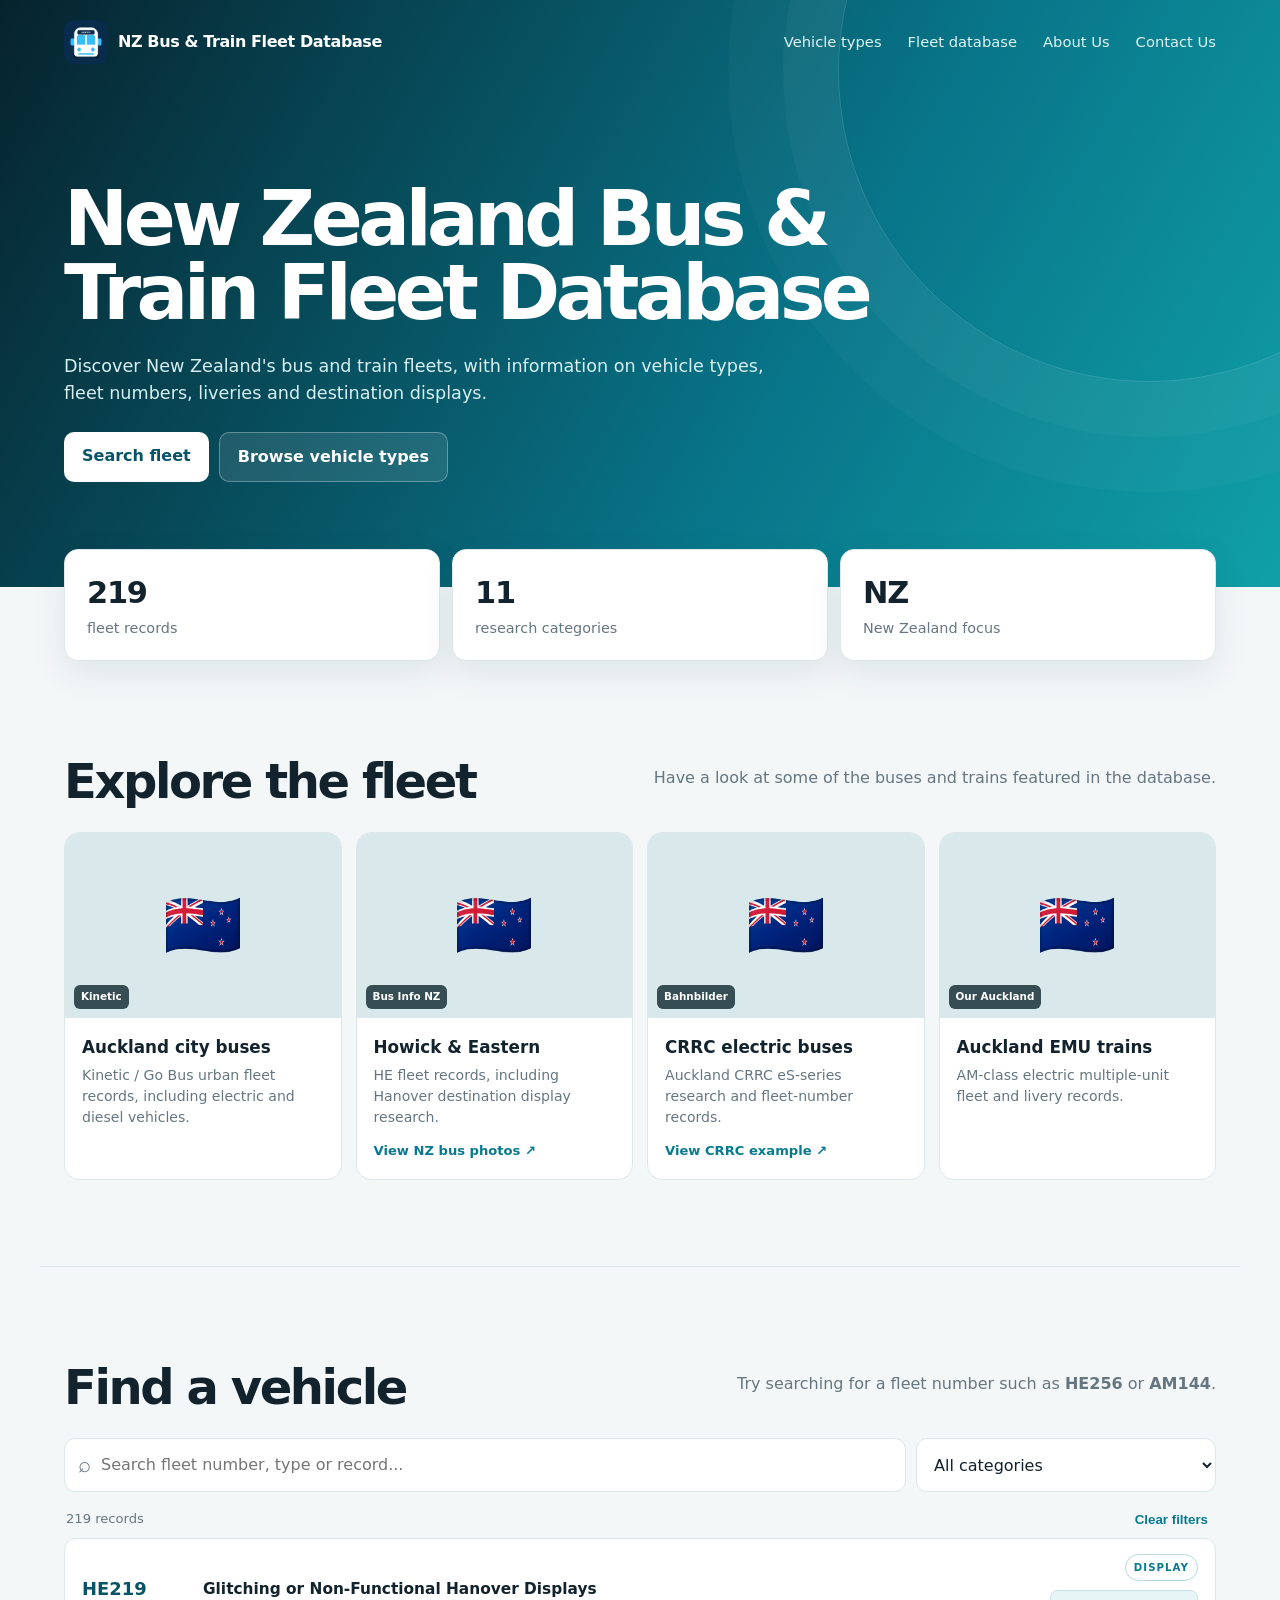
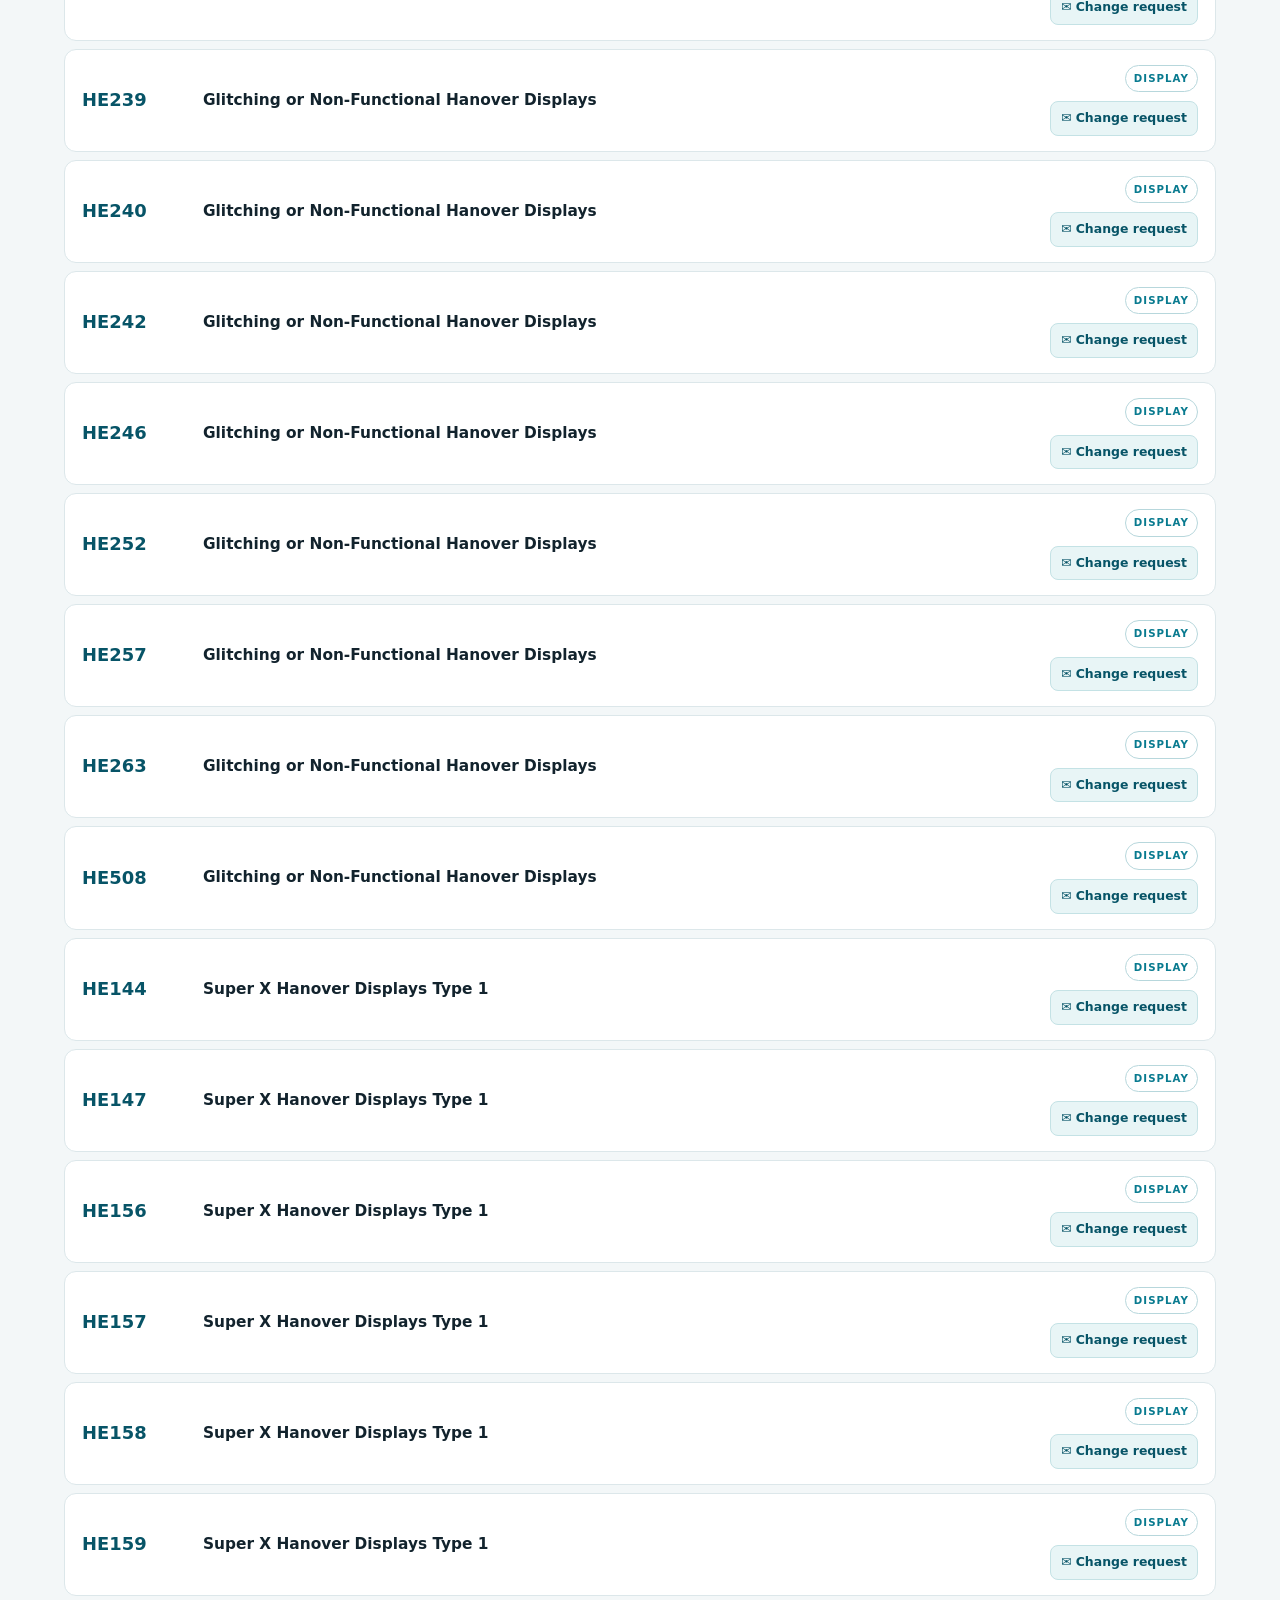
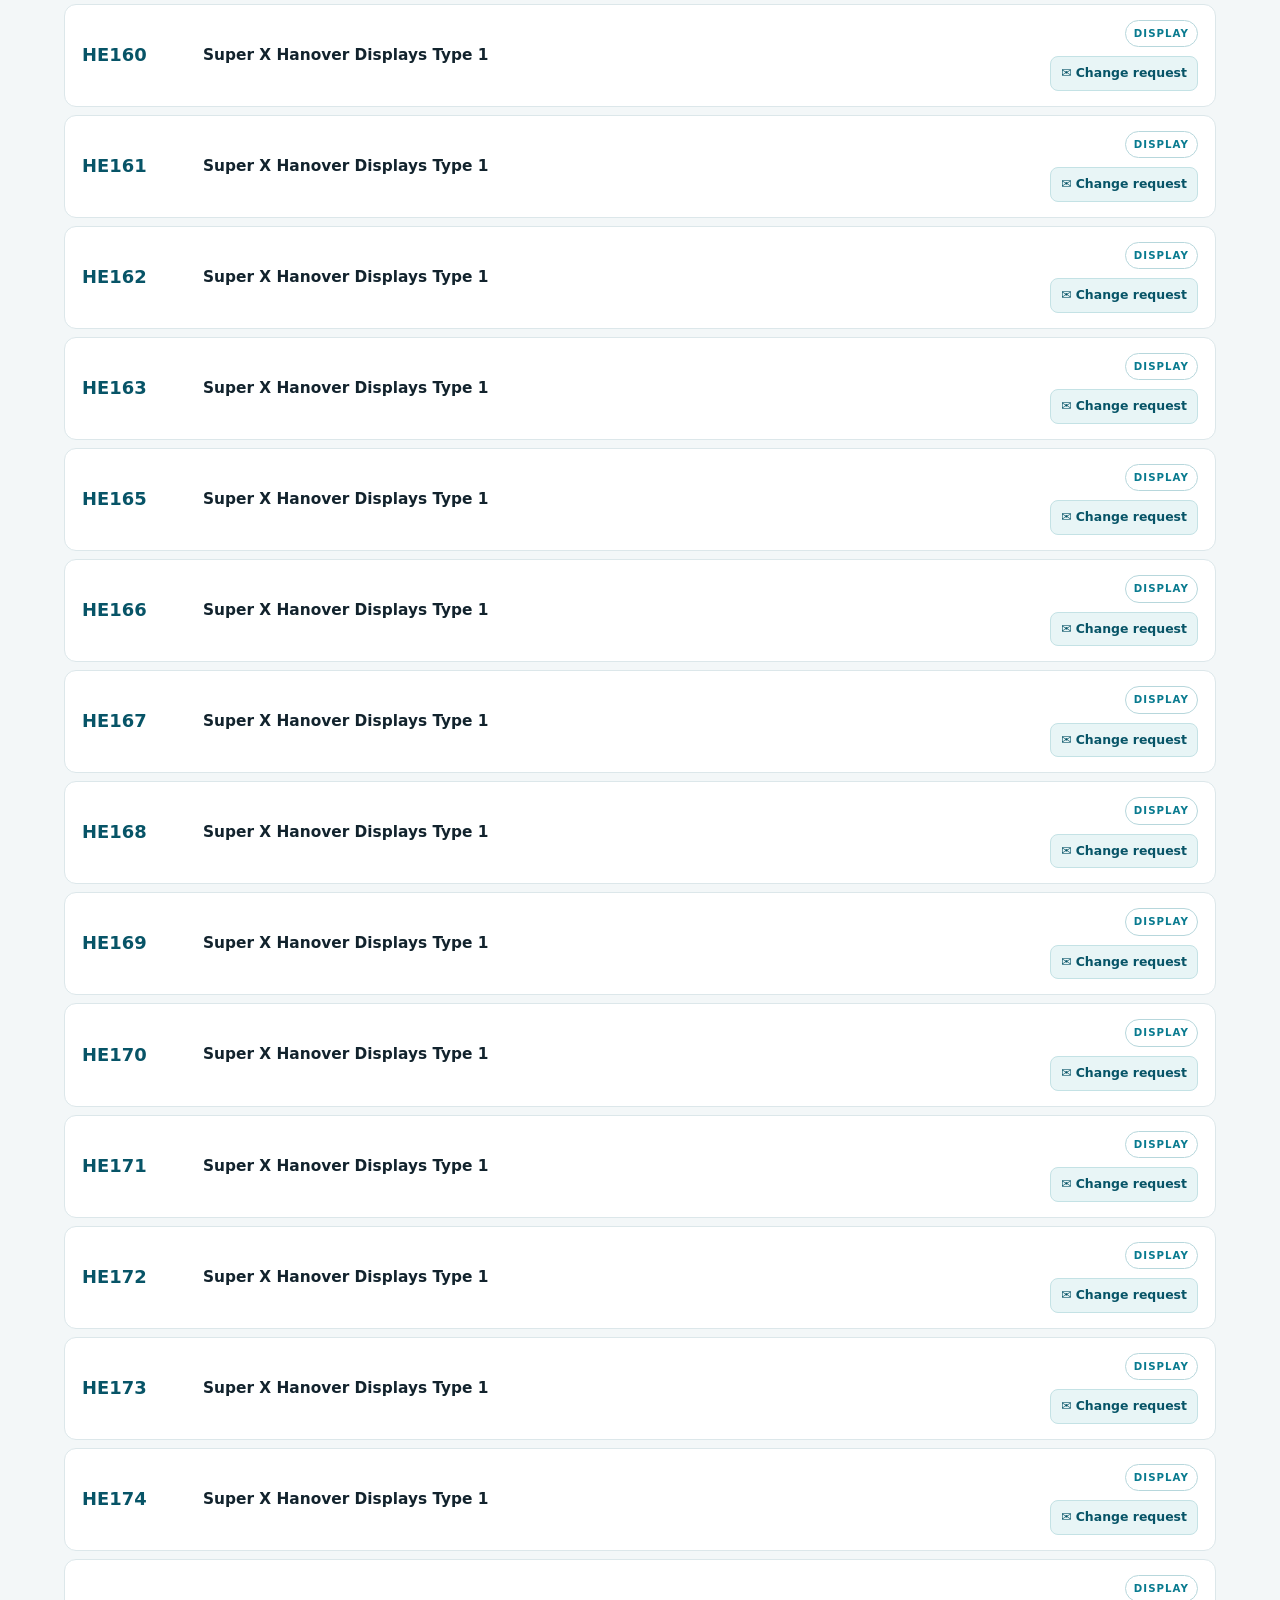
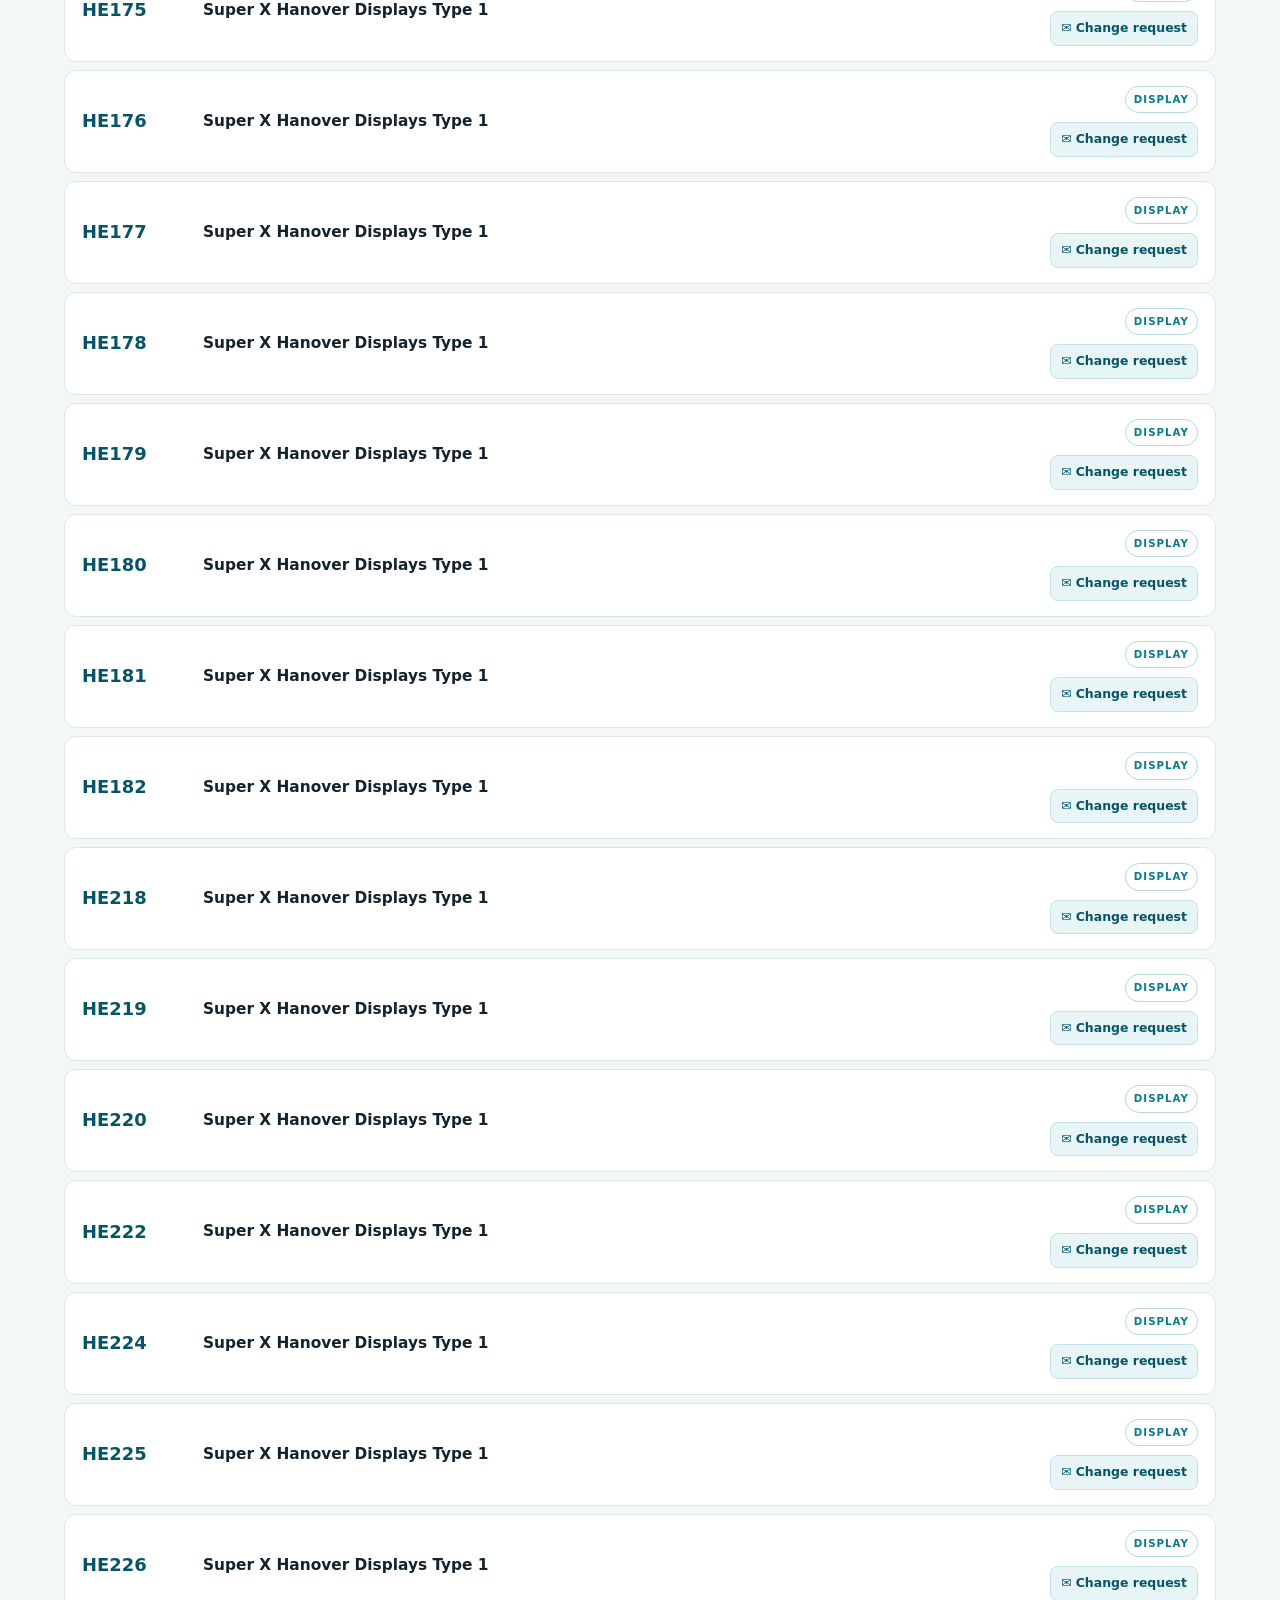
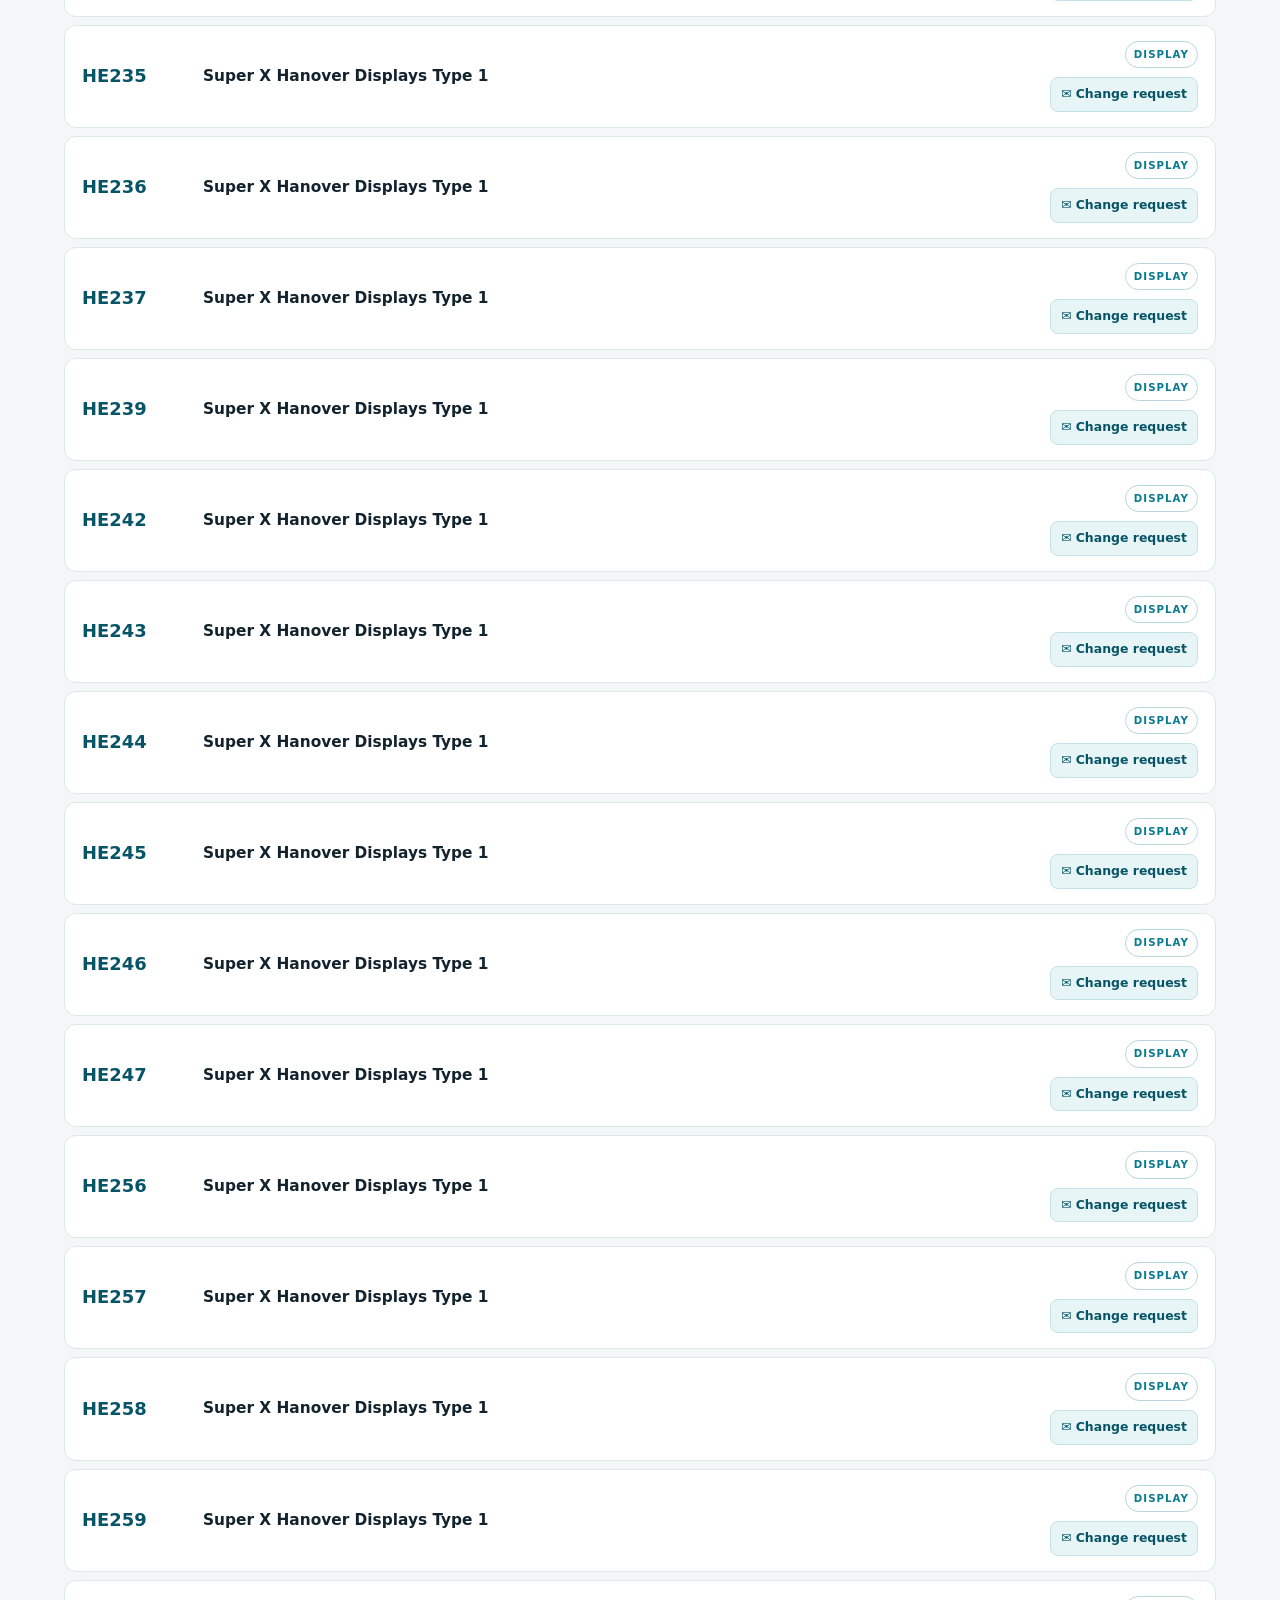
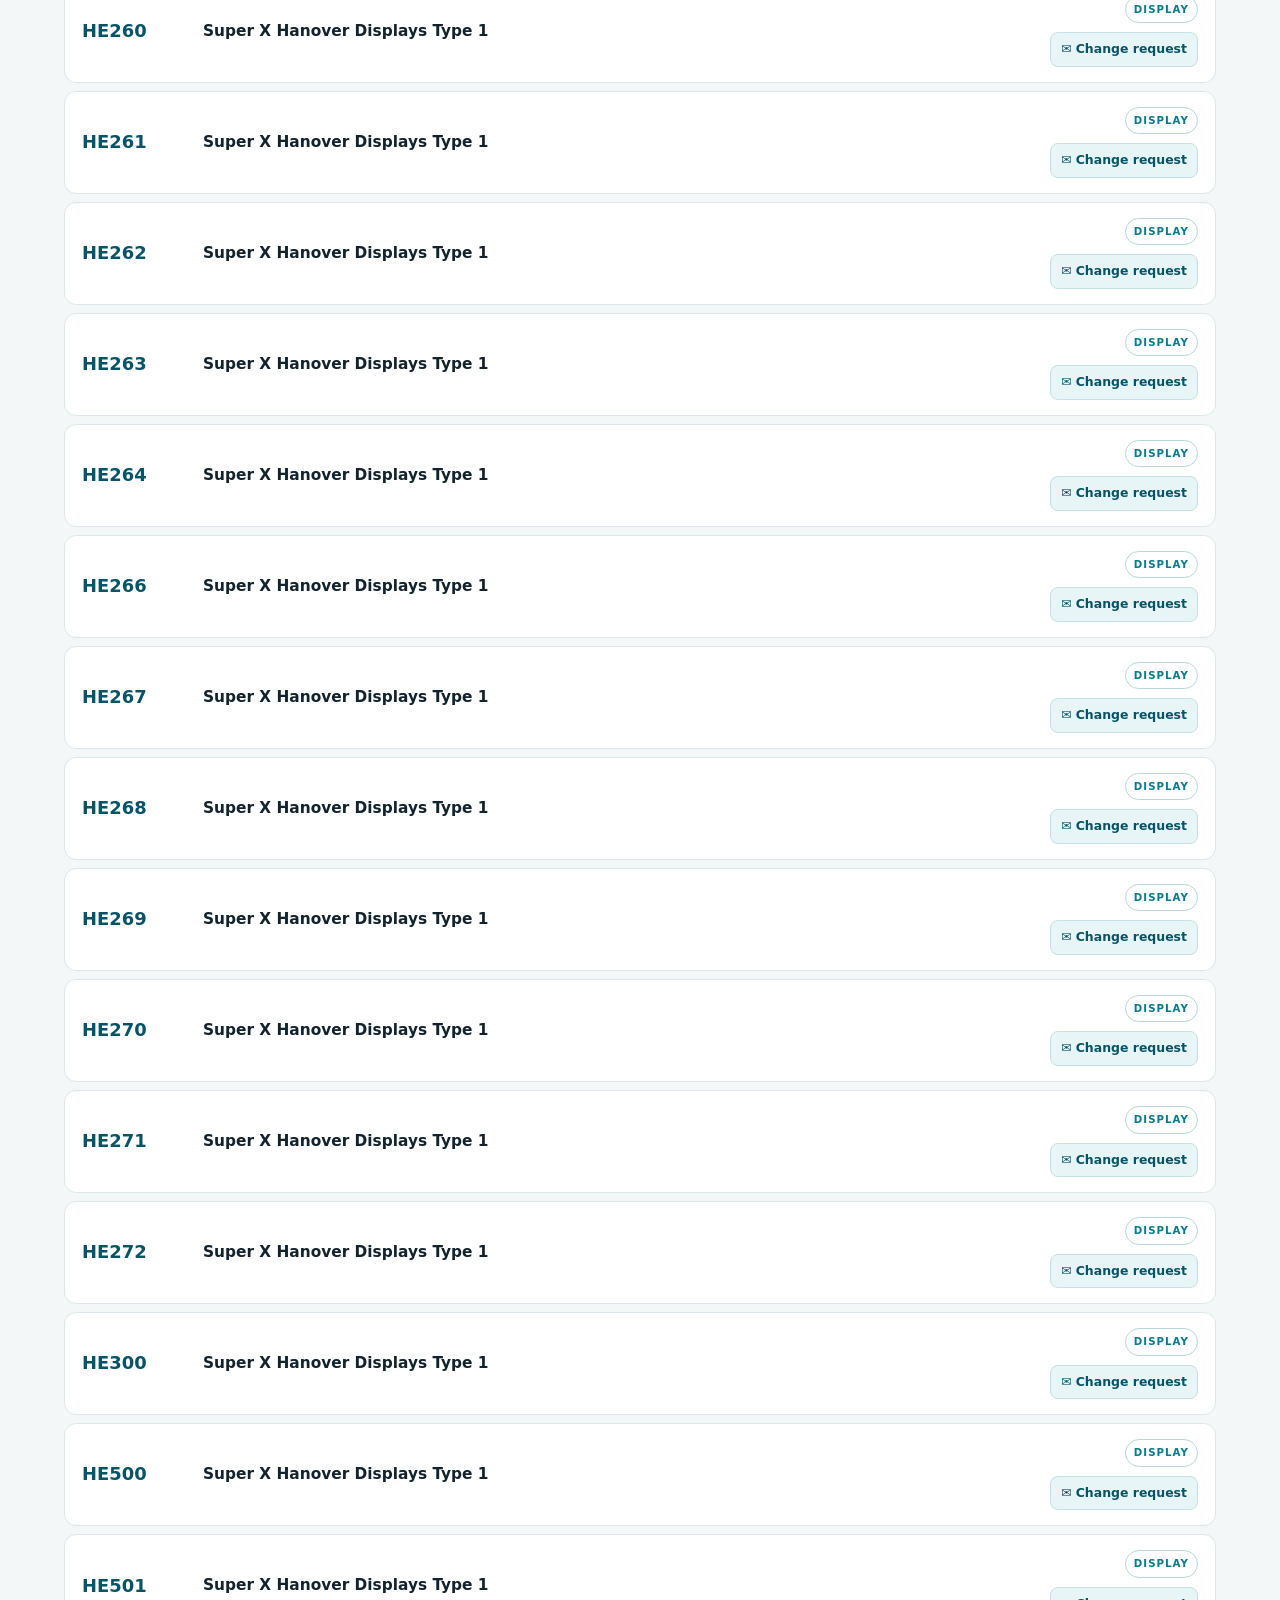
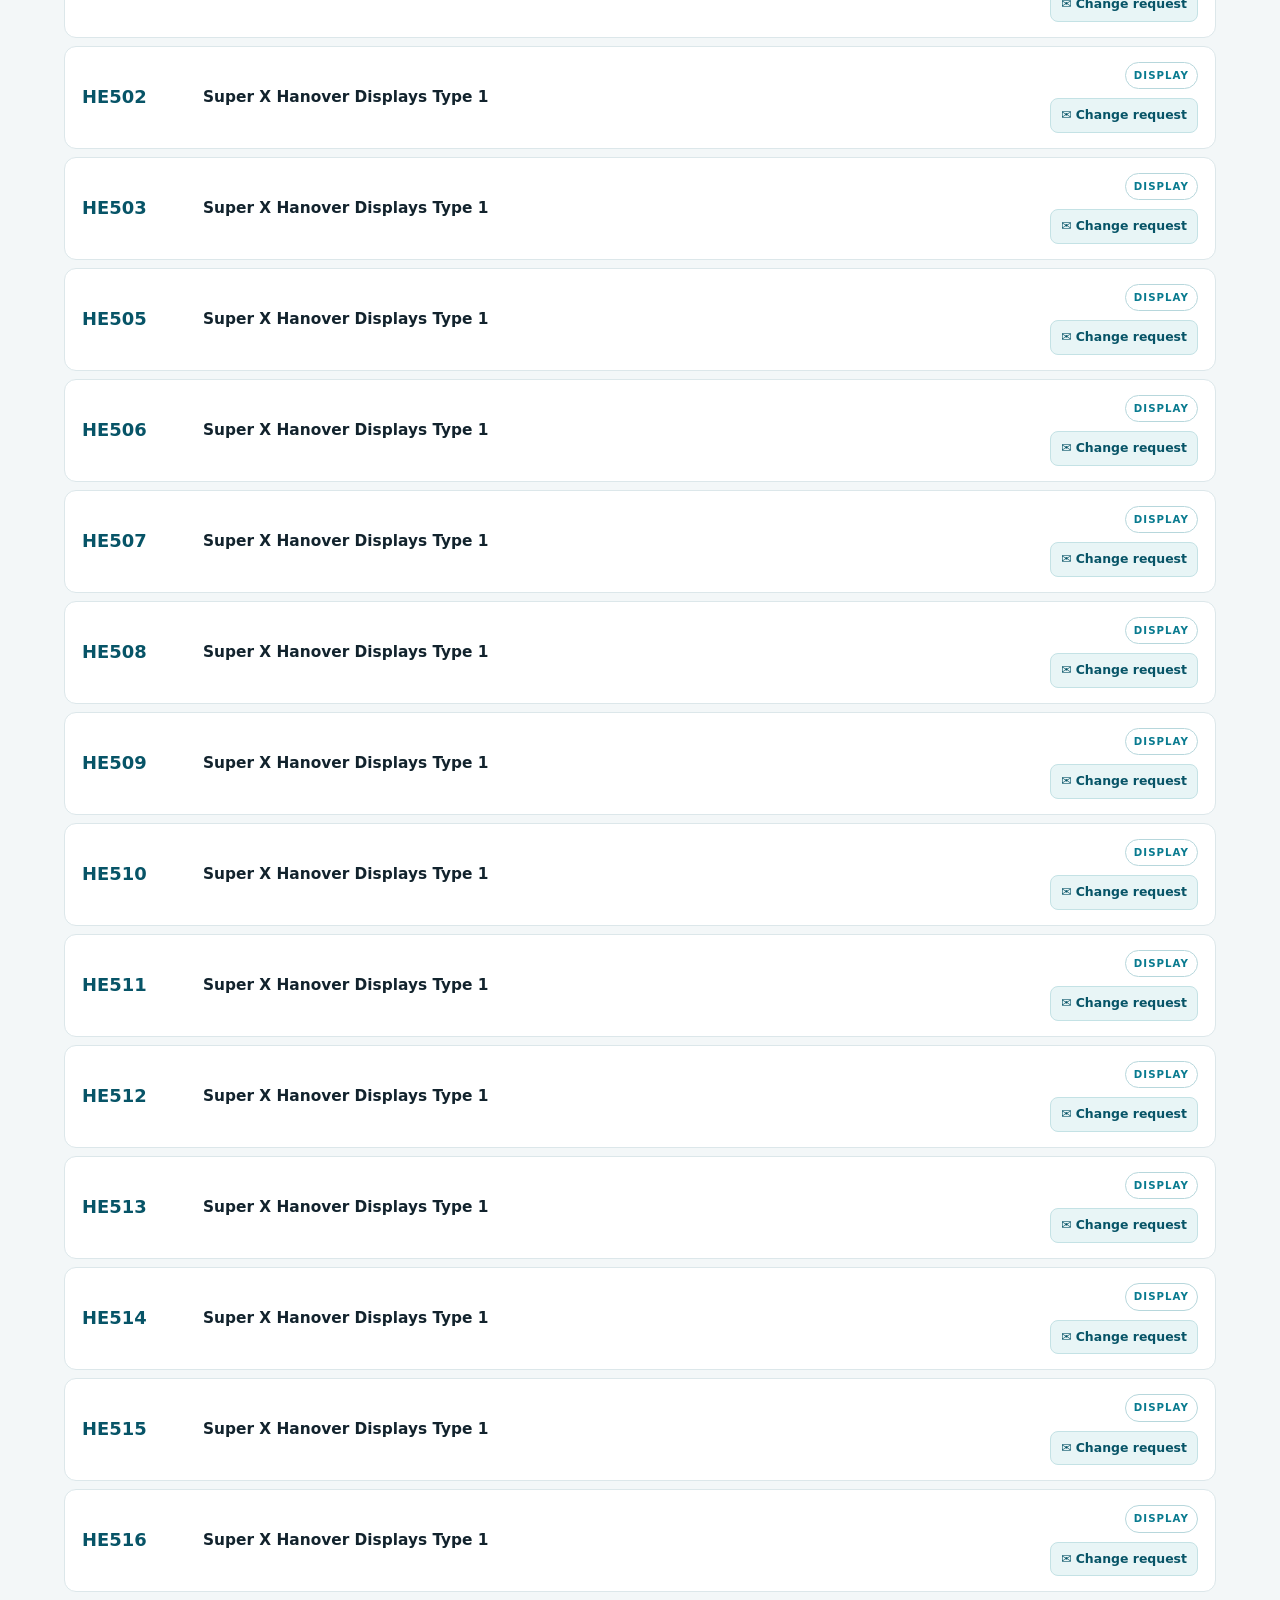
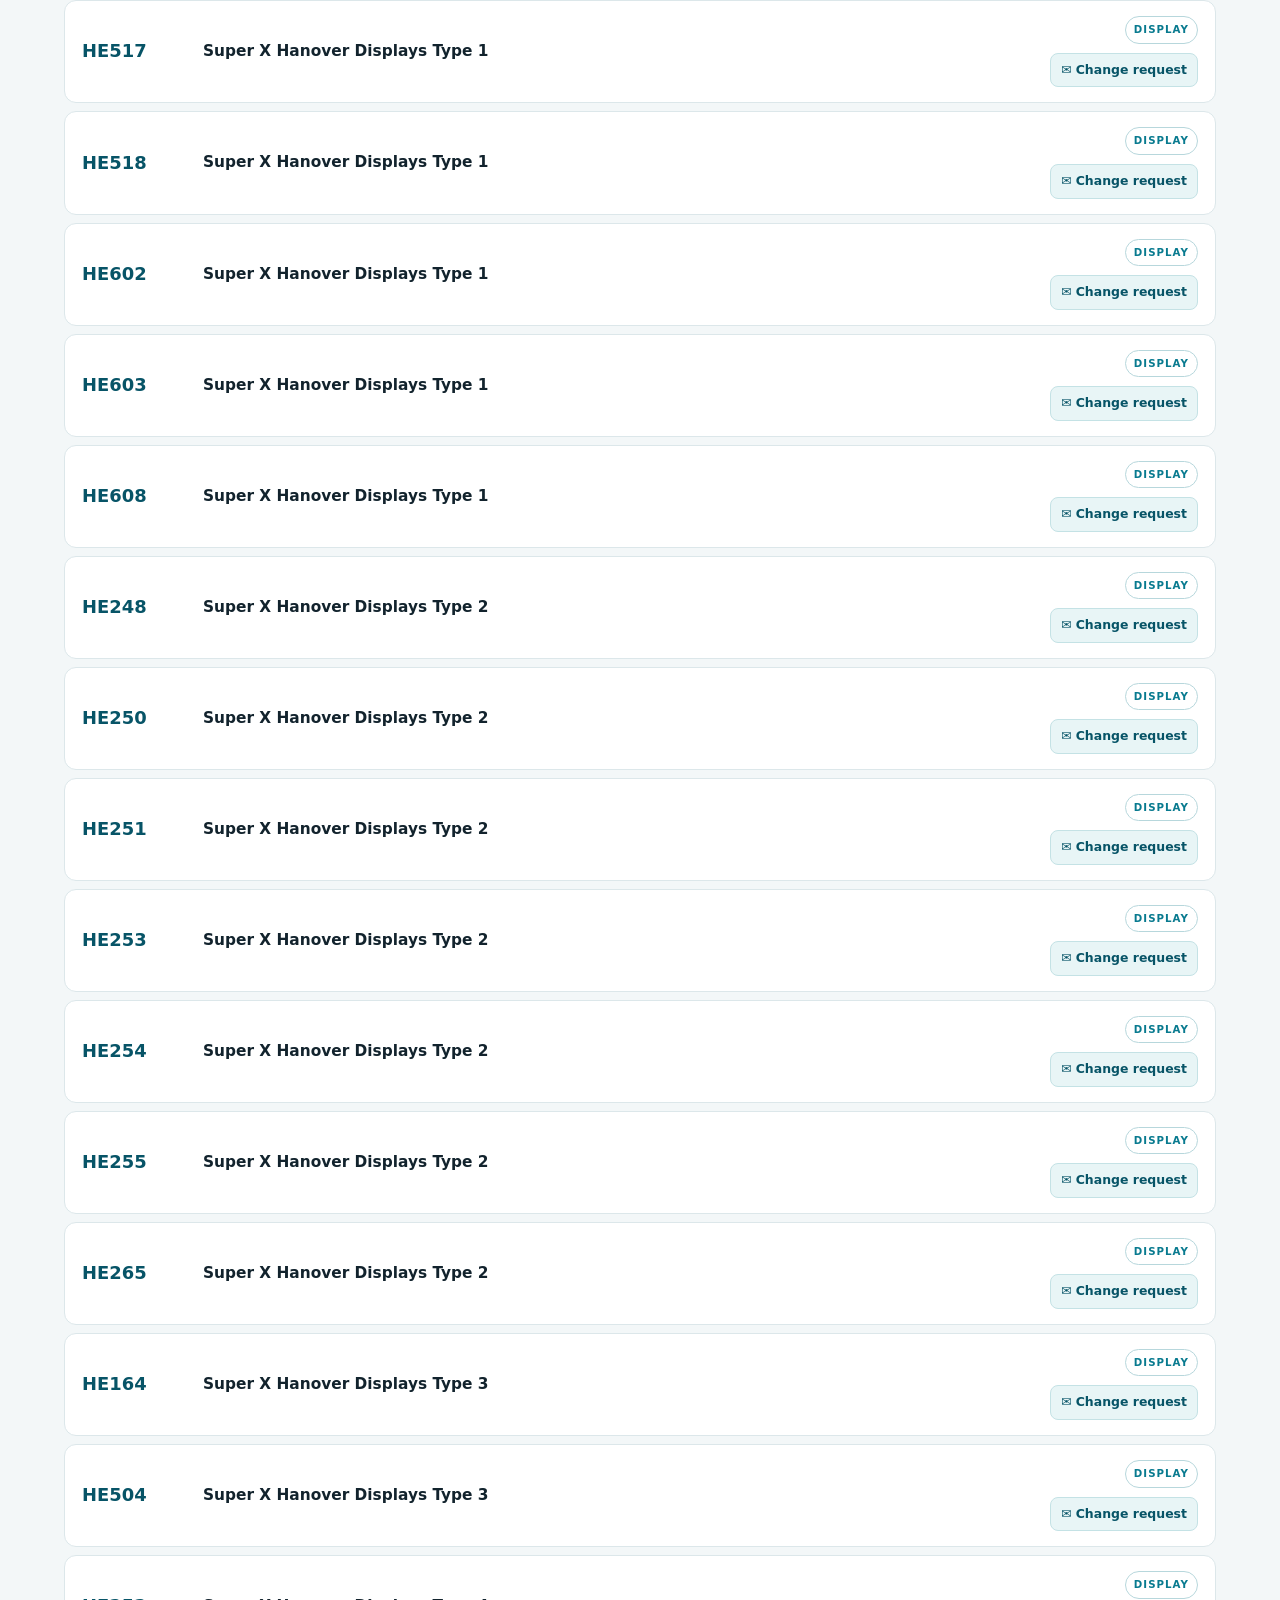
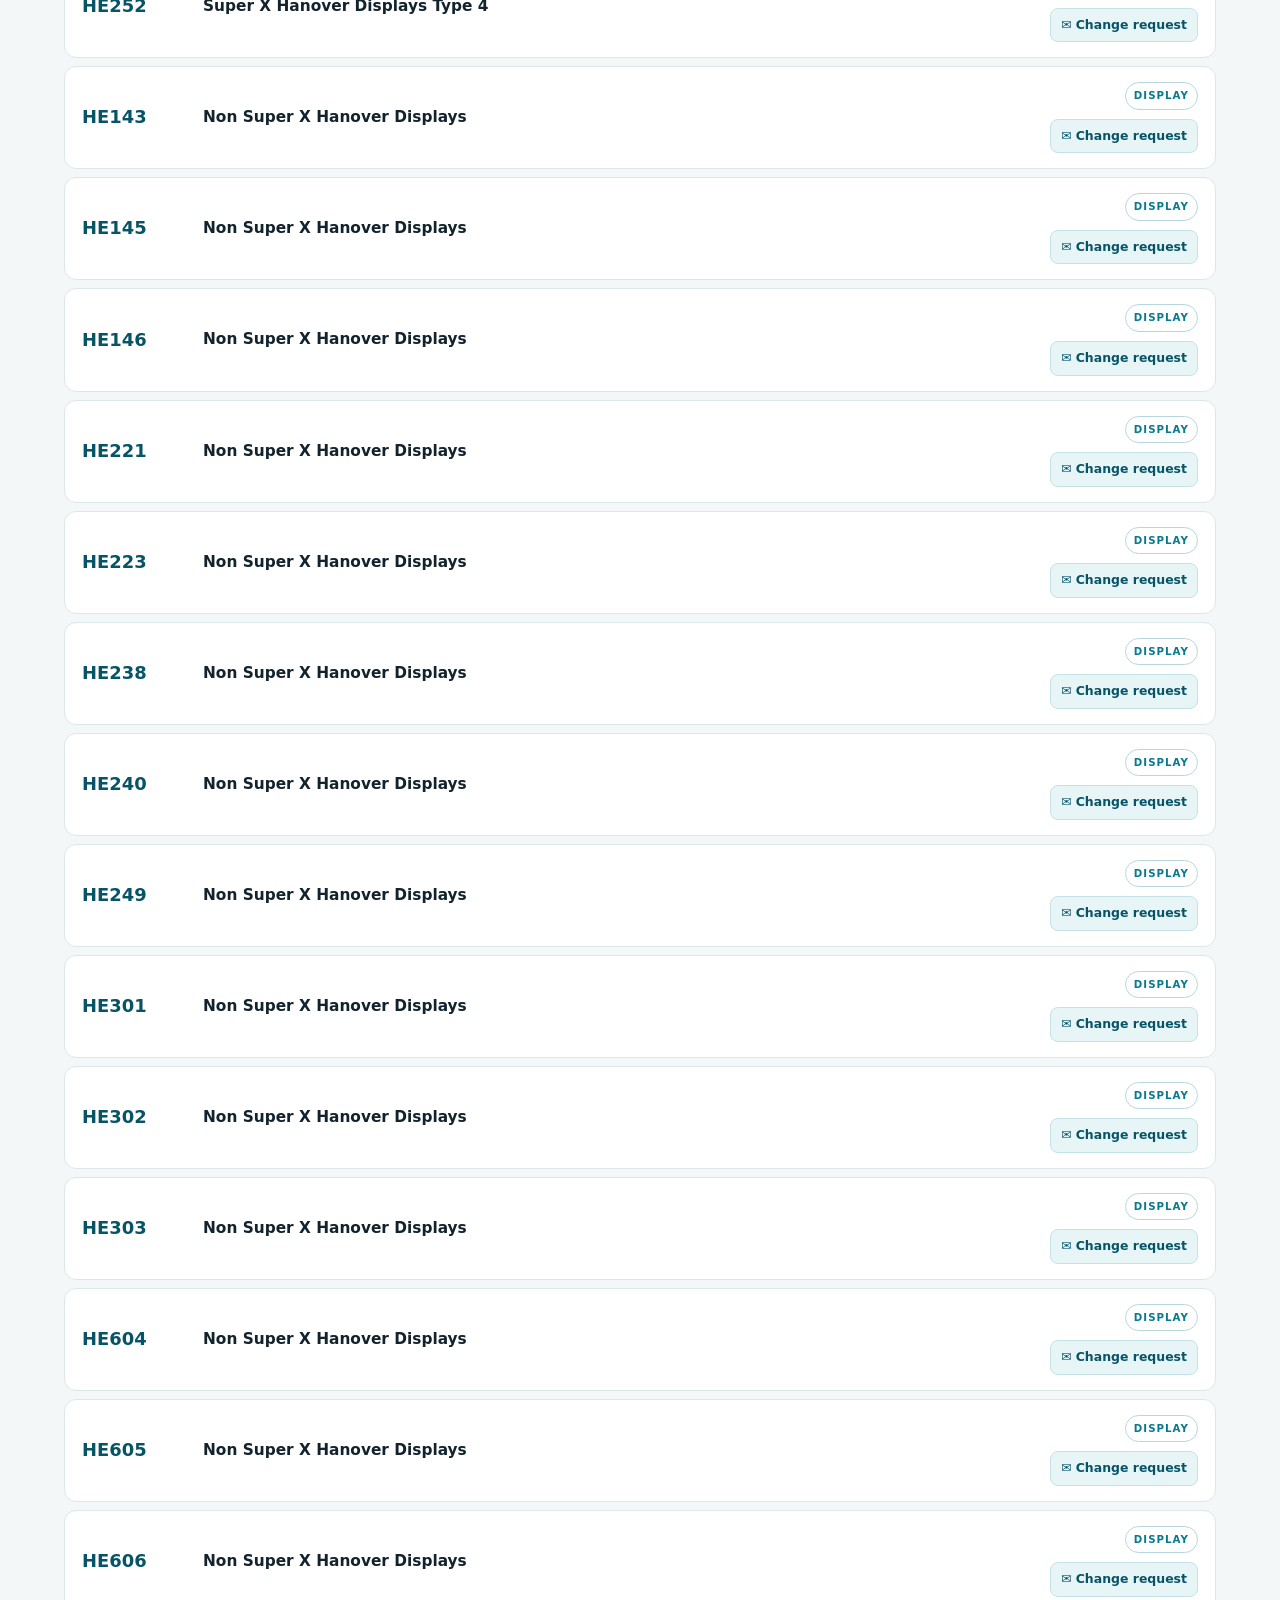
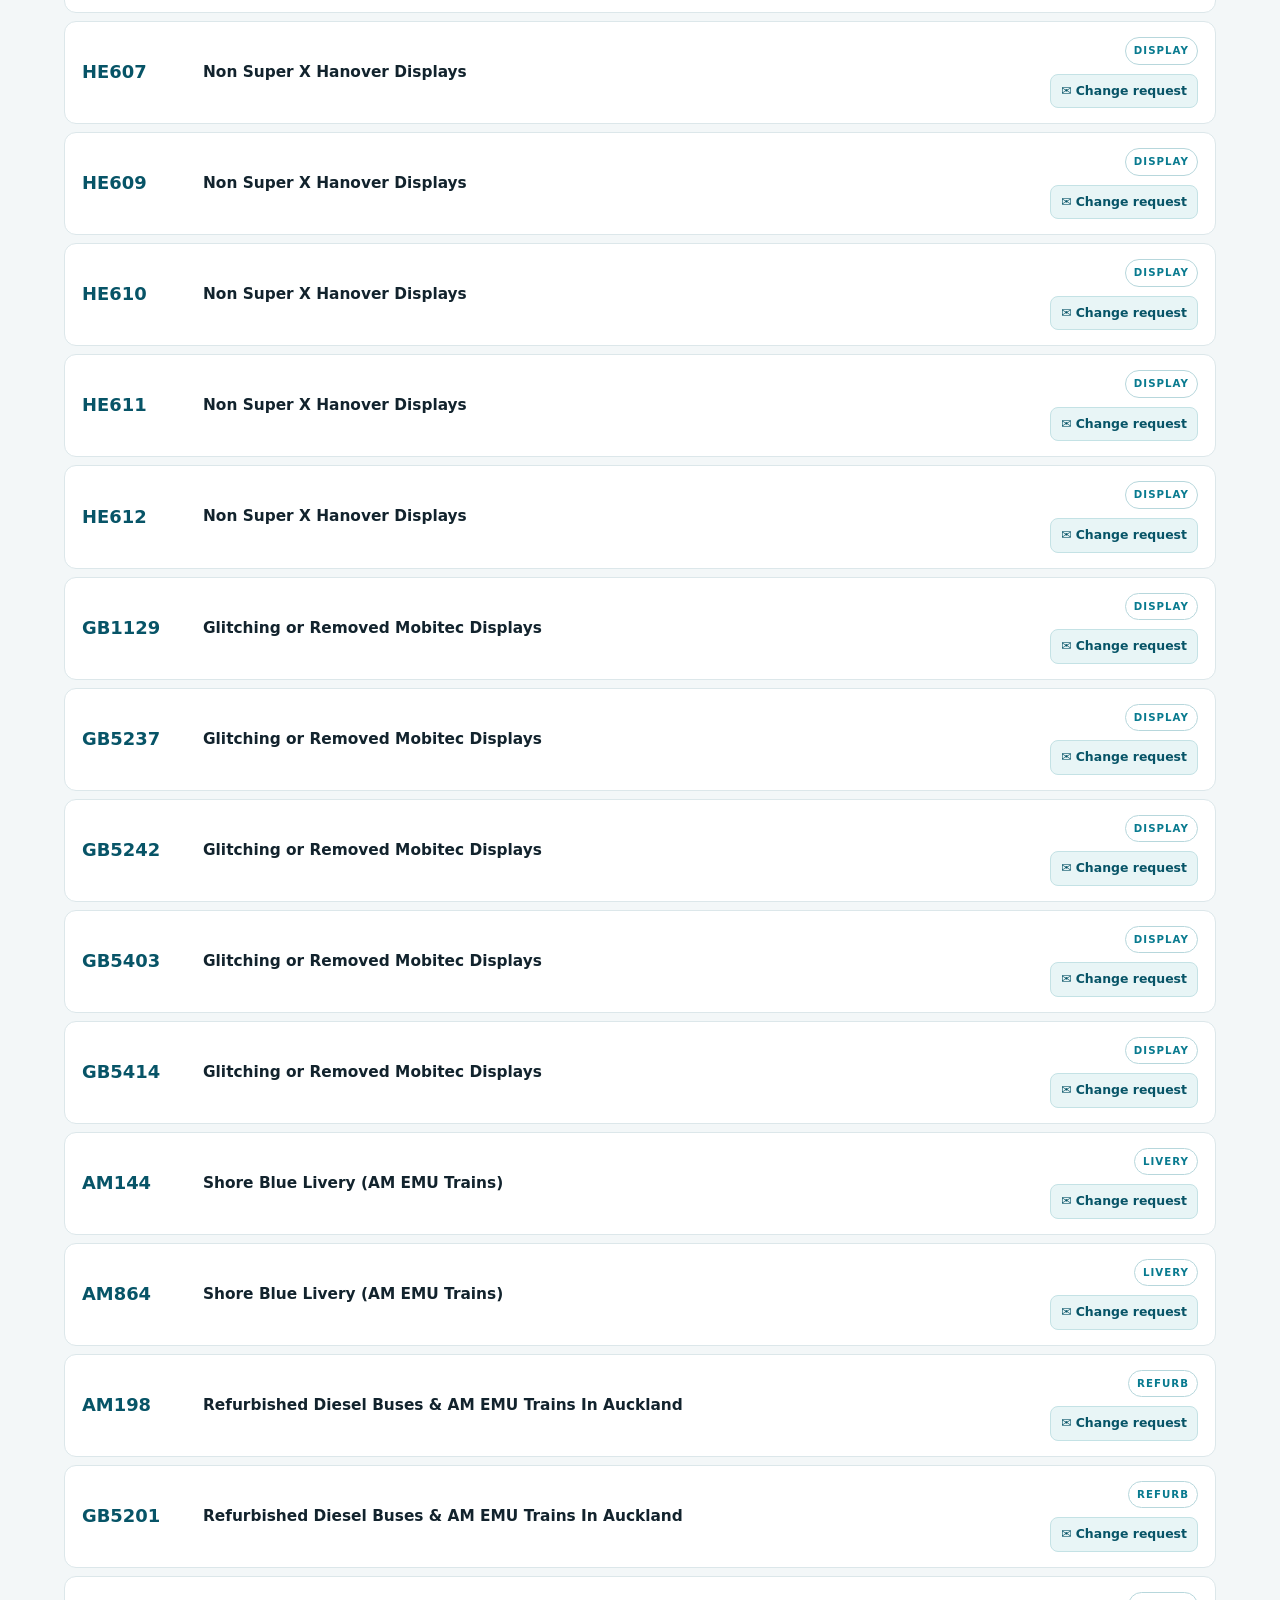
==== index.html @ a8c9d1d8 "Update index.html" ====
<!DOCTYPE html>
<html lang="en">
<head>
  <meta charset="UTF-8">
  <meta name="viewport" content="width=device-width, initial-scale=1.0">

  <title>NZ Bus &amp; Train Fleet Database</title>

  <!-- Search engine description -->
  <meta
    name="description"
    content="Explore the New Zealand Bus & Train Fleet Database, featuring bus and train fleet numbers, vehicle types, operators and public transport research across New Zealand."
  >
  <meta name="author" content="Christian Yeung">
  <meta name="robots" content="index, follow">
  <meta name="theme-color" content="#0b1f33">

  <!-- Main website URL -->
  <link
    rel="canonical"
    href="https://gitdev-bus.github.io/nzbustrainfleetdatabase.co.nz/"
  >

  <!-- Website favicon -->
  <link
    rel="icon"
    type="image/png"
    sizes="512x512"
    href="./nzbustfd-logo-512.png?v=5"
  >
  <link
    rel="shortcut icon"
    type="image/png"
    href="./nzbustfd-logo-512.png?v=5"
  >
  <link
    rel="apple-touch-icon"
    href="./nzbustfd-logo-512.png?v=5"
  >

  <!-- Social media sharing preview -->
  <meta property="og:type" content="website">
  <meta
    property="og:site_name"
    content="NZ Bus &amp; Train Fleet Database"
  >
  <meta
    property="og:title"
    content="NZ Bus &amp; Train Fleet Database"
  >
  <meta
    property="og:description"
    content="Explore New Zealand bus and train fleets, vehicle types, operators and fleet information."
  >
  <meta
    property="og:url"
    content="https://gitdev-bus.github.io/nzbustrainfleetdatabase.co.nz/"
  >
  <meta
    property="og:image"
    content="https://gitdev-bus.github.io/nzbustrainfleetdatabase.co.nz/nzbustfd-logo-512.png"
  >
  <meta
    property="og:image:alt"
    content="NZ Bus & Train Fleet Database logo"
  >

  <!-- Twitter / X sharing preview -->
  <meta name="twitter:card" content="summary">
  <meta
    name="twitter:title"
    content="NZ Bus &amp; Train Fleet Database"
  >
  <meta
    name="twitter:description"
    content="Explore New Zealand bus and train fleets, vehicle types, operators and fleet information."
  >
  <meta
    name="twitter:image"
    content="https://gitdev-bus.github.io/nzbustrainfleetdatabase.co.nz/nzbustfd-logo-512.png"
  >

  <!-- Stylesheet -->
  <link rel="stylesheet" href="./style.css">
</head>
<body>

<header class="hero">
  <nav class="nav">
   <a class="brand" href="./" aria-label="NZ Bus and Train Fleet Database homepage">
  <img
    src="./nzbustfd-logo-512.png"
    alt=""
    class="brand-logo"
    width="44"
    height="44"
  >
  <span>NZ Bus &amp; Train Fleet Database</span>
</a>
    <div class="navlinks">
      <a href="#types">Vehicle types</a>
      <a href="#database">Fleet database</a>
      <a href="#about">About Us</a>
      <a href="contact.html">Contact Us</a>
    </div>
  </nav>
  <div class="hero-inner">
    <div class="hero-copy">
      <p class="eyebrow"></p>
      <h1>New Zealand Bus & Train Fleet Database</h1>
      <p class="subtitle">Discover New Zealand's bus and train fleets, with information on vehicle types, fleet numbers, liveries and destination displays.</p>
      <div class="hero-actions">
        <a class="button" href="#database">Search fleet</a>
        <a class="button secondary" href="#types">Browse vehicle types</a>
      </div>
    </div>
  </div>
</header>

<main>
<section class="quick-stats">
  <div class="stat"><strong id="vehicleCount">0</strong><span>fleet records</span></div>
  <div class="stat"><strong id="categoryCount">0</strong><span>research categories</span></div>
  <div class="stat"><strong>NZ</strong><span>New Zealand focus</span></div>
</section>

<section id="types" class="types">
  <div class="section-heading">
    <div>
      <p class="eyebrow"></p>
      <h2>Explore the fleet</h2>
    </div>
    <p class="muted">Have a look at some of the buses and trains featured in the database.</p>
  </div>
  <div id="typeGrid" class="type-grid"></div>
</section>

<section id="database" class="database">
  <div class="section-heading">
    <div>
      <p class="eyebrow"></p>
      <h2>Find a vehicle</h2>
    </div>
    <p class="muted">Try searching for a fleet number such as <b>HE256</b> or <b>AM144</b>.</p>
  </div>

  <div class="controls">
    <label class="search-wrap">
      <span>⌕</span>
      <input id="search" type="search" placeholder="Search fleet number, type or record...">
    </label>
    <select id="category">
      <option value="all">All categories</option>
      <option value="0">Glitching or Non-Functional Hanover Displays</option>
      <option value="1">Super X Hanover Displays Type 1</option>
      <option value="2">Super X Hanover Displays Type 2</option>
      <option value="3">Super X Hanover Displays Type 3</option>
      <option value="4">Super X Hanover Displays Type 4</option>
      <option value="5">Non Super X Hanover Displays</option>
      <option value="6">Glitching or Removed Mobitec Displays</option>
      <option value="7">Shore Blue Livery (AM EMU Trains)</option>
      <option value="8">Refurbished Diesel Buses & AM EMU Trains In Auckland</option>
      <option value="9">Buses On Loan In New Zealand</option>
      <option value="10">Demonstrator Buses In New Zealand</option>
    </select>
  </div>

  <div class="result-bar">
    <span id="resultCount"></span>
    <button id="clear">Clear filters</button>
  </div>
  <div id="results" class="results"></div>
  <p id="noResults" class="no-results" hidden>No matching fleet records found.</p>
</section>


<section id="about" class="about">
  <p class="eyebrow">ABOUT US</p>

  <h2>Created by a New Zealand transit enthusiast</h2>

  <p>
    New Zealand Bus &amp; Train Fleet Database (NZBTFD) was created by
    <strong>Christian Yeung</strong>, a 13-year-old public transport enthusiast
    from Auckland, New Zealand. With a strong interest in buses, trains and
    fleet research, Christian created the website to bring information about
    New Zealand's public transport fleets together in one place. The database
    covers fleet numbers, vehicle types, operators, destination displays,
    liveries, interior refurbishments, loans and demonstrators.
  </p>

  <p>
    Christian's interest in public transport has also been featured in the
    media. In June 2026, <em>The Times</em> published an article titled
    <a
      href="https://www.times.co.nz/news/young-bus-enthusiast-has-solutions-for-aucklands-network/"
      target="_blank"
      rel="noopener noreferrer"
    >“Young bus enthusiast has solutions for Auckland's network”</a>,
    highlighting his ideas for improving Auckland's bus network, including
    route planning and service frequency.
  </p>

  <p>
    In August 2026, Christian was also featured in
    <a
      href="https://www.rnz.co.nz/news/regions/933067/it-s-amazing-aucklanders-get-first-look-at-new-city-rail-link-station"
      target="_blank"
      rel="noopener noreferrer"
    >RNZ's coverage of Aucklanders getting their first look inside the new
    City Rail Link station at Maungawhau</a>. The article mentioned his visit
    to Maungawhau Station and his excitement about using the train during the
    school holidays and having better connections to western Auckland.
  </p>

  <p>
    Through the NZBTFD, Christian aims to make New Zealand public transport
    fleet information easier to find, explore and understand.
  </p>

  <div class="feature-grid">
    <div>
      <span class="icon">🚌</span>
      <b>Bus fleets</b>
      <small>Explore operators, fleet numbers, vehicle models and bus fleet information.</small>
    </div>

    <div>
      <span class="icon">🚆</span>
      <b>Train fleets</b>
      <small>Find information about locomotives, passenger trains and AM-class units.</small>
    </div>

    <div>
      <span class="icon">🖥️</span>
      <b>Fleet details</b>
      <small>Browse Hanover and Mobitec displays, liveries and vehicle changes.</small>
    </div>

    <div>
      <span class="icon">📝</span>
      <b>Request a change</b>
      <small>Found an error or have an update? Use a vehicle's change-request link to suggest a correction, or head to our Contact Us page to share additional information.</small>
    </div>
  </div>
</section>



</main>

<footer>
  <div>
    <strong>nzbustrainfleetdatabase.co.nz</strong>
    <span>New Zealand Bus & Train Fleet Database</span>
  </div>
  <span>Last Updated • 13/10/26, 17:36 (GMT+13)</span>
</footer>

<script>
const records = [
  {"fleet":"HE219","category":"Glitching or Non-Functional Hanover Displays","detail":""},
  {"fleet":"HE239","category":"Glitching or Non-Functional Hanover Displays","detail":""},
  {"fleet":"HE240","category":"Glitching or Non-Functional Hanover Displays","detail":""},
  {"fleet":"HE242","category":"Glitching or Non-Functional Hanover Displays","detail":""},
  {"fleet":"HE246","category":"Glitching or Non-Functional Hanover Displays","detail":""},
  {"fleet":"HE252","category":"Glitching or Non-Functional Hanover Displays","detail":""},
  {"fleet":"HE257","category":"Glitching or Non-Functional Hanover Displays","detail":""},
  {"fleet":"HE263","category":"Glitching or Non-Functional Hanover Displays","detail":""},
  {"fleet":"HE508","category":"Glitching or Non-Functional Hanover Displays","detail":""},

  {"fleet":"HE144","category":"Super X Hanover Displays Type 1","detail":""},
  {"fleet":"HE147","category":"Super X Hanover Displays Type 1","detail":""},
  {"fleet":"HE156","category":"Super X Hanover Displays Type 1","detail":""},
  {"fleet":"HE157","category":"Super X Hanover Displays Type 1","detail":""},
  {"fleet":"HE158","category":"Super X Hanover Displays Type 1","detail":""},
  {"fleet":"HE159","category":"Super X Hanover Displays Type 1","detail":""},
  {"fleet":"HE160","category":"Super X Hanover Displays Type 1","detail":""},
  {"fleet":"HE161","category":"Super X Hanover Displays Type 1","detail":""},
  {"fleet":"HE162","category":"Super X Hanover Displays Type 1","detail":""},
  {"fleet":"HE163","category":"Super X Hanover Displays Type 1","detail":""},
  {"fleet":"HE165","category":"Super X Hanover Displays Type 1","detail":""},
  {"fleet":"HE166","category":"Super X Hanover Displays Type 1","detail":""},
  {"fleet":"HE167","category":"Super X Hanover Displays Type 1","detail":""},
  {"fleet":"HE168","category":"Super X Hanover Displays Type 1","detail":""},
  {"fleet":"HE169","category":"Super X Hanover Displays Type 1","detail":""},
  {"fleet":"HE170","category":"Super X Hanover Displays Type 1","detail":""},
  {"fleet":"HE171","category":"Super X Hanover Displays Type 1","detail":""},
  {"fleet":"HE172","category":"Super X Hanover Displays Type 1","detail":""},
  {"fleet":"HE173","category":"Super X Hanover Displays Type 1","detail":""},
  {"fleet":"HE174","category":"Super X Hanover Displays Type 1","detail":""},
  {"fleet":"HE175","category":"Super X Hanover Displays Type 1","detail":""},
  {"fleet":"HE176","category":"Super X Hanover Displays Type 1","detail":""},
  {"fleet":"HE177","category":"Super X Hanover Displays Type 1","detail":""},
  {"fleet":"HE178","category":"Super X Hanover Displays Type 1","detail":""},
  {"fleet":"HE179","category":"Super X Hanover Displays Type 1","detail":""},
  {"fleet":"HE180","category":"Super X Hanover Displays Type 1","detail":""},
  {"fleet":"HE181","category":"Super X Hanover Displays Type 1","detail":""},
  {"fleet":"HE182","category":"Super X Hanover Displays Type 1","detail":""},
  {"fleet":"HE218","category":"Super X Hanover Displays Type 1","detail":""},
  {"fleet":"HE219","category":"Super X Hanover Displays Type 1","detail":""},
  {"fleet":"HE220","category":"Super X Hanover Displays Type 1","detail":""},
  {"fleet":"HE222","category":"Super X Hanover Displays Type 1","detail":""},
  {"fleet":"HE224","category":"Super X Hanover Displays Type 1","detail":""},
  {"fleet":"HE225","category":"Super X Hanover Displays Type 1","detail":""},
  {"fleet":"HE226","category":"Super X Hanover Displays Type 1","detail":""},
  {"fleet":"HE235","category":"Super X Hanover Displays Type 1","detail":""},
  {"fleet":"HE236","category":"Super X Hanover Displays Type 1","detail":""},
  {"fleet":"HE237","category":"Super X Hanover Displays Type 1","detail":""},
  {"fleet":"HE239","category":"Super X Hanover Displays Type 1","detail":""},
  {"fleet":"HE242","category":"Super X Hanover Displays Type 1","detail":""},
  {"fleet":"HE243","category":"Super X Hanover Displays Type 1","detail":""},
  {"fleet":"HE244","category":"Super X Hanover Displays Type 1","detail":""},
  {"fleet":"HE245","category":"Super X Hanover Displays Type 1","detail":""},
  {"fleet":"HE246","category":"Super X Hanover Displays Type 1","detail":""},
  {"fleet":"HE247","category":"Super X Hanover Displays Type 1","detail":""},
  {"fleet":"HE256","category":"Super X Hanover Displays Type 1","detail":""},
  {"fleet":"HE257","category":"Super X Hanover Displays Type 1","detail":""},
  {"fleet":"HE258","category":"Super X Hanover Displays Type 1","detail":""},
  {"fleet":"HE259","category":"Super X Hanover Displays Type 1","detail":""},
  {"fleet":"HE260","category":"Super X Hanover Displays Type 1","detail":""},
  {"fleet":"HE261","category":"Super X Hanover Displays Type 1","detail":""},
  {"fleet":"HE262","category":"Super X Hanover Displays Type 1","detail":""},
  {"fleet":"HE263","category":"Super X Hanover Displays Type 1","detail":""},
  {"fleet":"HE264","category":"Super X Hanover Displays Type 1","detail":""},
  {"fleet":"HE266","category":"Super X Hanover Displays Type 1","detail":""},
  {"fleet":"HE267","category":"Super X Hanover Displays Type 1","detail":""},
  {"fleet":"HE268","category":"Super X Hanover Displays Type 1","detail":""},
  {"fleet":"HE269","category":"Super X Hanover Displays Type 1","detail":""},
  {"fleet":"HE270","category":"Super X Hanover Displays Type 1","detail":""},
  {"fleet":"HE271","category":"Super X Hanover Displays Type 1","detail":""},
  {"fleet":"HE272","category":"Super X Hanover Displays Type 1","detail":""},
  {"fleet":"HE300","category":"Super X Hanover Displays Type 1","detail":""},
  {"fleet":"HE500","category":"Super X Hanover Displays Type 1","detail":""},
  {"fleet":"HE501","category":"Super X Hanover Displays Type 1","detail":""},
  {"fleet":"HE502","category":"Super X Hanover Displays Type 1","detail":""},
  {"fleet":"HE503","category":"Super X Hanover Displays Type 1","detail":""},
  {"fleet":"HE505","category":"Super X Hanover Displays Type 1","detail":""},
  {"fleet":"HE506","category":"Super X Hanover Displays Type 1","detail":""},
  {"fleet":"HE507","category":"Super X Hanover Displays Type 1","detail":""},
  {"fleet":"HE508","category":"Super X Hanover Displays Type 1","detail":""},
  {"fleet":"HE509","category":"Super X Hanover Displays Type 1","detail":""},
  {"fleet":"HE510","category":"Super X Hanover Displays Type 1","detail":""},
  {"fleet":"HE511","category":"Super X Hanover Displays Type 1","detail":""},
  {"fleet":"HE512","category":"Super X Hanover Displays Type 1","detail":""},
  {"fleet":"HE513","category":"Super X Hanover Displays Type 1","detail":""},
  {"fleet":"HE514","category":"Super X Hanover Displays Type 1","detail":""},
  {"fleet":"HE515","category":"Super X Hanover Displays Type 1","detail":""},
  {"fleet":"HE516","category":"Super X Hanover Displays Type 1","detail":""},
  {"fleet":"HE517","category":"Super X Hanover Displays Type 1","detail":""},
  {"fleet":"HE518","category":"Super X Hanover Displays Type 1","detail":""},
  {"fleet":"HE602","category":"Super X Hanover Displays Type 1","detail":""},
  {"fleet":"HE603","category":"Super X Hanover Displays Type 1","detail":""},
  {"fleet":"HE608","category":"Super X Hanover Displays Type 1","detail":""},

  {"fleet":"HE248","category":"Super X Hanover Displays Type 2","detail":""},
  {"fleet":"HE250","category":"Super X Hanover Displays Type 2","detail":""},
  {"fleet":"HE251","category":"Super X Hanover Displays Type 2","detail":""},
  {"fleet":"HE253","category":"Super X Hanover Displays Type 2","detail":""},
  {"fleet":"HE254","category":"Super X Hanover Displays Type 2","detail":""},
  {"fleet":"HE255","category":"Super X Hanover Displays Type 2","detail":""},
  {"fleet":"HE265","category":"Super X Hanover Displays Type 2","detail":""},

  {"fleet":"HE164","category":"Super X Hanover Displays Type 3","detail":""},
  {"fleet":"HE504","category":"Super X Hanover Displays Type 3","detail":""},
  {"fleet":"HE252","category":"Super X Hanover Displays Type 4","detail":""},

  {"fleet":"HE143","category":"Non Super X Hanover Displays","detail":""},
  {"fleet":"HE145","category":"Non Super X Hanover Displays","detail":""},
  {"fleet":"HE146","category":"Non Super X Hanover Displays","detail":""},
  {"fleet":"HE221","category":"Non Super X Hanover Displays","detail":""},
  {"fleet":"HE223","category":"Non Super X Hanover Displays","detail":""},
  {"fleet":"HE238","category":"Non Super X Hanover Displays","detail":""},
  {"fleet":"HE240","category":"Non Super X Hanover Displays","detail":""},
  {"fleet":"HE249","category":"Non Super X Hanover Displays","detail":""},
  {"fleet":"HE301","category":"Non Super X Hanover Displays","detail":""},
  {"fleet":"HE302","category":"Non Super X Hanover Displays","detail":""},
  {"fleet":"HE303","category":"Non Super X Hanover Displays","detail":""},
  {"fleet":"HE604","category":"Non Super X Hanover Displays","detail":""},
  {"fleet":"HE605","category":"Non Super X Hanover Displays","detail":""},
  {"fleet":"HE606","category":"Non Super X Hanover Displays","detail":""},
  {"fleet":"HE607","category":"Non Super X Hanover Displays","detail":""},
  {"fleet":"HE609","category":"Non Super X Hanover Displays","detail":""},
  {"fleet":"HE610","category":"Non Super X Hanover Displays","detail":""},
  {"fleet":"HE611","category":"Non Super X Hanover Displays","detail":""},
  {"fleet":"HE612","category":"Non Super X Hanover Displays","detail":""},

  {"fleet":"GB1129","category":"Glitching or Removed Mobitec Displays","detail":""},
  {"fleet":"GB5237","category":"Glitching or Removed Mobitec Displays","detail":""},
  {"fleet":"GB5242","category":"Glitching or Removed Mobitec Displays","detail":""},
  {"fleet":"GB5403","category":"Glitching or Removed Mobitec Displays","detail":""},
  {"fleet":"GB5414","category":"Glitching or Removed Mobitec Displays","detail":""},

  {"fleet":"AM144","category":"Shore Blue Livery (AM EMU Trains)","detail":""},
  {"fleet":"AM864","category":"Shore Blue Livery (AM EMU Trains)","detail":""},

  {"fleet":"AM198","category":"Refurbished Diesel Buses & AM EMU Trains In Auckland","detail":""},
  {"fleet":"GB5201","category":"Refurbished Diesel Buses & AM EMU Trains In Auckland","detail":""},
  {"fleet":"GB5206","category":"Refurbished Diesel Buses & AM EMU Trains In Auckland","detail":""},
  {"fleet":"GB5207","category":"Refurbished Diesel Buses & AM EMU Trains In Auckland","detail":""},
  {"fleet":"GB5208","category":"Refurbished Diesel Buses & AM EMU Trains In Auckland","detail":""},
  {"fleet":"GB5209","category":"Refurbished Diesel Buses & AM EMU Trains In Auckland","detail":""},
  {"fleet":"GB5210","category":"Refurbished Diesel Buses & AM EMU Trains In Auckland","detail":""},
  {"fleet":"GB5211","category":"Refurbished Diesel Buses & AM EMU Trains In Auckland","detail":""},
  {"fleet":"GB5222","category":"Refurbished Diesel Buses & AM EMU Trains In Auckland","detail":""},
  {"fleet":"GB5223","category":"Refurbished Diesel Buses & AM EMU Trains In Auckland","detail":""},
  {"fleet":"GB5224","category":"Refurbished Diesel Buses & AM EMU Trains In Auckland","detail":""},
  {"fleet":"GB5225","category":"Refurbished Diesel Buses & AM EMU Trains In Auckland","detail":""},
  {"fleet":"GB5226","category":"Refurbished Diesel Buses & AM EMU Trains In Auckland","detail":""},
  {"fleet":"GB5227","category":"Refurbished Diesel Buses & AM EMU Trains In Auckland","detail":""},
  {"fleet":"GB5228","category":"Refurbished Diesel Buses & AM EMU Trains In Auckland","detail":""},
  {"fleet":"GB5229","category":"Refurbished Diesel Buses & AM EMU Trains In Auckland","detail":""},
  {"fleet":"GB5230","category":"Refurbished Diesel Buses & AM EMU Trains In Auckland","detail":""},
  {"fleet":"GB5231","category":"Refurbished Diesel Buses & AM EMU Trains In Auckland","detail":""},
  {"fleet":"GB5232","category":"Refurbished Diesel Buses & AM EMU Trains In Auckland","detail":""},
  {"fleet":"GB5233","category":"Refurbished Diesel Buses & AM EMU Trains In Auckland","detail":""},
  {"fleet":"GB5234","category":"Refurbished Diesel Buses & AM EMU Trains In Auckland","detail":""},
  {"fleet":"GB5235","category":"Refurbished Diesel Buses & AM EMU Trains In Auckland","detail":""},
  {"fleet":"GB5236","category":"Refurbished Diesel Buses & AM EMU Trains In Auckland","detail":""},
  {"fleet":"GB5237","category":"Refurbished Diesel Buses & AM EMU Trains In Auckland","detail":""},
  {"fleet":"GB5240","category":"Refurbished Diesel Buses & AM EMU Trains In Auckland","detail":""},
  {"fleet":"GB5242","category":"Refurbished Diesel Buses & AM EMU Trains In Auckland","detail":""},
  {"fleet":"GB5243","category":"Refurbished Diesel Buses & AM EMU Trains In Auckland","detail":""},
  {"fleet":"GB5247","category":"Refurbished Diesel Buses & AM EMU Trains In Auckland","detail":""},
  {"fleet":"GB5250","category":"Refurbished Diesel Buses & AM EMU Trains In Auckland","detail":""},
  {"fleet":"GB5251","category":"Refurbished Diesel Buses & AM EMU Trains In Auckland","detail":""},
  {"fleet":"GB5253","category":"Refurbished Diesel Buses & AM EMU Trains In Auckland","detail":""},
  {"fleet":"GB5254","category":"Refurbished Diesel Buses & AM EMU Trains In Auckland","detail":""},
  {"fleet":"GB5256","category":"Refurbished Diesel Buses & AM EMU Trains In Auckland","detail":""},
  {"fleet":"GB5258","category":"Refurbished Diesel Buses & AM EMU Trains In Auckland","detail":""},
  {"fleet":"GB5261","category":"Refurbished Diesel Buses & AM EMU Trains In Auckland","detail":""},
  {"fleet":"GB5262","category":"Refurbished Diesel Buses & AM EMU Trains In Auckland","detail":""},
  {"fleet":"GB5266","category":"Refurbished Diesel Buses & AM EMU Trains In Auckland","detail":""},
  {"fleet":"GB5267","category":"Refurbished Diesel Buses & AM EMU Trains In Auckland","detail":""},
  {"fleet":"GB5401","category":"Refurbished Diesel Buses & AM EMU Trains In Auckland","detail":""},
  {"fleet":"GB5402","category":"Refurbished Diesel Buses & AM EMU Trains In Auckland","detail":""},
  {"fleet":"GB5404","category":"Refurbished Diesel Buses & AM EMU Trains In Auckland","detail":""},
  {"fleet":"GB5405","category":"Refurbished Diesel Buses & AM EMU Trains In Auckland","detail":""},
  {"fleet":"GB5407","category":"Refurbished Diesel Buses & AM EMU Trains In Auckland","detail":""},
  {"fleet":"GB5410","category":"Refurbished Diesel Buses & AM EMU Trains In Auckland","detail":""},
  {"fleet":"GB5412","category":"Refurbished Diesel Buses & AM EMU Trains In Auckland","detail":""},
  {"fleet":"GB5413","category":"Refurbished Diesel Buses & AM EMU Trains In Auckland","detail":""},
  {"fleet":"GB5414","category":"Refurbished Diesel Buses & AM EMU Trains In Auckland","detail":""},
  {"fleet":"RT328","category":"Refurbished Diesel Buses & AM EMU Trains In Auckland","detail":""},
  {"fleet":"RT329","category":"Refurbished Diesel Buses & AM EMU Trains In Auckland","detail":""},
  {"fleet":"RT369","category":"Refurbished Diesel Buses & AM EMU Trains In Auckland","detail":""},
  {"fleet":"RT373","category":"Refurbished Diesel Buses & AM EMU Trains In Auckland","detail":""},
  {"fleet":"RT605","category":"Refurbished Diesel Buses & AM EMU Trains In Auckland","detail":""},
  {"fleet":"RT979","category":"Refurbished Diesel Buses & AM EMU Trains In Auckland","detail":""},
  {"fleet":"RT980","category":"Refurbished Diesel Buses & AM EMU Trains In Auckland","detail":""},
  {"fleet":"RT4012","category":"Refurbished Diesel Buses & AM EMU Trains In Auckland","detail":""},
  {"fleet":"RT4015","category":"Refurbished Diesel Buses & AM EMU Trains In Auckland","detail":""},
  {"fleet":"RT4016","category":"Refurbished Diesel Buses & AM EMU Trains In Auckland","detail":""},
  {"fleet":"RT9001","category":"Refurbished Diesel Buses & AM EMU Trains In Auckland","detail":""},
  {"fleet":"RT9002","category":"Refurbished Diesel Buses & AM EMU Trains In Auckland","detail":""},
  {"fleet":"RT9007","category":"Refurbished Diesel Buses & AM EMU Trains In Auckland","detail":""},
  {"fleet":"RT9017","category":"Refurbished Diesel Buses & AM EMU Trains In Auckland","detail":""},
  {"fleet":"RT9800","category":"Refurbished Diesel Buses & AM EMU Trains In Auckland","detail":""},
  {"fleet":"RT9807","category":"Refurbished Diesel Buses & AM EMU Trains In Auckland","detail":""},
  {"fleet":"RT9808","category":"Refurbished Diesel Buses & AM EMU Trains In Auckland","detail":""},
  {"fleet":"RT9809","category":"Refurbished Diesel Buses & AM EMU Trains In Auckland","detail":""},
  {"fleet":"RT9810","category":"Refurbished Diesel Buses & AM EMU Trains In Auckland","detail":""},
  {"fleet":"RT9811","category":"Refurbished Diesel Buses & AM EMU Trains In Auckland","detail":""},
  {"fleet":"RT9812","category":"Refurbished Diesel Buses & AM EMU Trains In Auckland","detail":""},
  {"fleet":"RT9813","category":"Refurbished Diesel Buses & AM EMU Trains In Auckland","detail":""},
  {"fleet":"RT9814","category":"Refurbished Diesel Buses & AM EMU Trains In Auckland","detail":""},
  {"fleet":"RT9815","category":"Refurbished Diesel Buses & AM EMU Trains In Auckland","detail":""},
  {"fleet":"RT9816","category":"Refurbished Diesel Buses & AM EMU Trains In Auckland","detail":""},
  {"fleet":"RT9817","category":"Refurbished Diesel Buses & AM EMU Trains In Auckland","detail":""},
  {"fleet":"RT9818","category":"Refurbished Diesel Buses & AM EMU Trains In Auckland","detail":""},
  {"fleet":"RT9819","category":"Refurbished Diesel Buses & AM EMU Trains In Auckland","detail":""},
  {"fleet":"RT9820","category":"Refurbished Diesel Buses & AM EMU Trains In Auckland","detail":""},
  {"fleet":"RT9821","category":"Refurbished Diesel Buses & AM EMU Trains In Auckland","detail":""},
  {"fleet":"RT9822","category":"Refurbished Diesel Buses & AM EMU Trains In Auckland","detail":""},
  {"fleet":"RT9823","category":"Refurbished Diesel Buses & AM EMU Trains In Auckland","detail":""},
  {"fleet":"RT9824","category":"Refurbished Diesel Buses & AM EMU Trains In Auckland","detail":""},
  {"fleet":"RT9825","category":"Refurbished Diesel Buses & AM EMU Trains In Auckland","detail":""},

  {"fleet":"UZ9339","category":"Buses On Loan In New Zealand","detail":"NB2439 — Loan to Uzabus; Paraparaumu"},
  {"fleet":"UZ9344","category":"Buses On Loan In New Zealand","detail":"NB2444 — Loan to Uzabus; Paraparaumu"},
  {"fleet":"GB8936","category":"Demonstrator Buses In New Zealand","detail":"Auckland; Kinetic (Go Bus)"},
  {"fleet":"HE612","category":"Demonstrator Buses In New Zealand","detail":"Auckland; Howick & Eastern"},
  {"fleet":"RT3014","category":"Demonstrator Buses In New Zealand","detail":"Auckland; Ritchies Transport"},
  {"fleet":"RT3015","category":"Demonstrator Buses In New Zealand","detail":"Auckland; Ritchies Transport"},
  {"fleet":"RT4023","category":"Demonstrator Buses In New Zealand","detail":"Auckland; Ritchies Transport"},
  {"fleet":"RT5601","category":"Demonstrator Buses In New Zealand","detail":"Auckland; Ritchies Transport"},
  {"fleet":"RT5602","category":"Demonstrator Buses In New Zealand","detail":"Auckland; Ritchies Transport"},
  {"fleet":"WB158","category":"Demonstrator Buses In New Zealand","detail":"Auckland; Waiheke Bus Company"}
];

const categoryNames = [
  "Glitching or Non-Functional Hanover Displays",
  "Super X Hanover Displays Type 1",
  "Super X Hanover Displays Type 2",
  "Super X Hanover Displays Type 3",
  "Super X Hanover Displays Type 4",
  "Non Super X Hanover Displays",
  "Glitching or Removed Mobitec Displays",
  "Shore Blue Livery (AM EMU Trains)",
  "Refurbished Diesel Buses & AM EMU Trains In Auckland",
  "Buses On Loan In New Zealand",
  "Demonstrator Buses In New Zealand"
];

const typeCards = [
  {
    "title":"Auckland city buses",
    "text":"Kinetic / Go Bus urban fleet records, including electric and diesel vehicles.",
    "image":"https://cdn.wearekinetic.com/media/_1200x630_fit_center-center_82_none/Auckland-electric-bus-photo.jpg",
    "source":"Kinetic"
  },
  {
    "title":"Howick & Eastern",
    "text":"HE fleet records, including Hanover destination display research.",
    "image":"https://www.businfo.nz/",
    "source":"Bus Info NZ"
  },
  {
    "title":"CRRC electric buses",
    "text":"Auckland CRRC eS-series research and fleet-number records.",
    "image":"https://bahnbilder.ch/62599",
    "source":"Bahnbilder"
  },
  {
    "title":"Auckland EMU trains",
    "text":"AM-class electric multiple-unit fleet and livery records.",
    "image":"https://ourauckland.aucklandcouncil.govt.nz/media/zchn5wpm/electric-train.jpg",
    "source":"Our Auckland"
  }
];

document.getElementById("vehicleCount").textContent = records.length;
document.getElementById("categoryCount").textContent = categoryNames.length;

const typeGrid = document.getElementById("typeGrid");

typeGrid.innerHTML = typeCards.map((c, i) => `
  <article class="type-card">
    <div class="type-image-wrap">
      <img src="${c.image}" alt="${c.title}" loading="lazy"
           onerror="this.style.display='none'; this.parentElement.classList.add('image-fallback');">
      <span class="image-label">${c.source}</span>
    </div>
    <div class="type-body">
      <h3>${c.title}</h3>
      <p>${c.text}</p>
      ${i === 1 ? '<a href="https://www.businfo.nz/" target="_blank" rel="noopener">View NZ bus photos ↗</a>' : ""}
      ${i === 2 ? '<a href="https://bahnbilder.ch/62599" target="_blank" rel="noopener">View CRRC example ↗</a>' : ""}
    </div>
  </article>
`).join("");

const results = document.getElementById("results");
const search = document.getElementById("search");
const category = document.getElementById("category");
const noResults = document.getElementById("noResults");
const resultCount = document.getElementById("resultCount");

function render() {
  const q = search.value.trim().toLowerCase();
  const cat = category.value;

  const filtered = records.filter(r => {
    const matchesCategory =
      cat === "all" ||
      r.category === categoryNames[Number(cat)];

    const text =
      `${r.fleet} ${r.category} ${r.detail}`.toLowerCase();

    return matchesCategory && (!q || text.includes(q));
  });

  resultCount.textContent =
    `${filtered.length} record${filtered.length === 1 ? "" : "s"}`;

  results.innerHTML = filtered.map(r => {
    const type = r.category.includes("Hanover") ? "DISPLAY" :
                 r.category.includes("Mobitec") ? "DISPLAY" :
                 r.category.includes("Refurbished") ? "REFURB" :
                 r.category.includes("Loan") ? "LOAN" :
                 r.category.includes("Demonstrator") ? "DEMO" :
                 r.category.includes("Livery") ? "LIVERY" : "RECORD";

    return `<article class="record">
      <div class="fleet">${r.fleet}</div>
      <div class="record-main">
        <h3>${r.category}</h3>
        ${r.detail ? `<p>${r.detail}</p>` : ""}
      </div>
      <div class="record-actions">
        <span class="tag">${type}</span>
        <a class="change-request" href="request.html?fleet=${encodeURIComponent(r.fleet)}&category=${encodeURIComponent(r.category)}">✉ Change request</a>
      </div>
    </article>`;
  }).join("");

  noResults.hidden = filtered.length !== 0;
}

search.addEventListener("input", render);
category.addEventListener("change", render);

document.getElementById("clear").addEventListener("click", () => {
  search.value = "";
  category.value = "all";
  render();
  search.focus();
});

render();
</script>

<script>
(function () {
  const STORAGE_KEY = "nzFleetDatabaseScrollY";

  // Restore the previous scroll position before the page is shown, if possible.
  if ("scrollRestoration" in history) {
    history.scrollRestoration = "auto";
  }

  // Save the position as the user scrolls.
  window.addEventListener("scroll", function () {
    sessionStorage.setItem(STORAGE_KEY, String(window.scrollY));
  }, { passive: true });

  // Save the position when opening a change request.
  document.addEventListener("click", function (event) {
    const target = event.target;

    if (!(target instanceof Element)) return;

    const link = target.closest("a.change-request");

    if (link) {
      sessionStorage.setItem(STORAGE_KEY, String(window.scrollY));
    }
  });

  // Save the position when navigating away.
  window.addEventListener("pagehide", function () {
    sessionStorage.setItem(STORAGE_KEY, String(window.scrollY));
  });
})();
</script>

</body>
</html>
---- style.css ----
:root {
  --ink:#12232d; --muted:#657680; --line:#dce7ea; --paper:#f3f7f8;
  --card:#fff; --accent:#087a8f; --accent-dark:#075467; --dark:#081d26;
}
*{box-sizing:border-box}

html {
  scroll-behavior: auto;
  margin: 0;
  padding: 0;
}

body {
  margin: 0;
  padding: 0;
}
body{margin:0;background:var(--paper);color:var(--ink);font-family:Inter,ui-sans-serif,system-ui,-apple-system,"Segoe UI",sans-serif;line-height:1.5}
.hero{color:#fff;background:linear-gradient(120deg,#06232d,#087589 62%,#10a0a7);position:relative;overflow:hidden}
.hero:after{content:"";position:absolute;right:-180px;top:-240px;width:620px;height:620px;border:1px solid rgba(255,255,255,.15);border-radius:50%;box-shadow:0 0 0 55px rgba(255,255,255,.03),0 0 0 110px rgba(255,255,255,.025)}
.nav{max-width:1200px;margin:auto;padding:20px 24px;display:flex;align-items:center;position:relative;z-index:2}
.brand{font-weight:850;color:#fff;text-decoration:none;letter-spacing:-.025em}
.navlinks{margin-left:auto;display:flex;gap:26px}.navlinks a{color:#dff4f5;text-decoration:none;font-size:.92rem}
.hero-inner{max-width:1200px;margin:auto;padding:88px 24px 105px;position:relative;z-index:2}
.eyebrow{margin:0 0 10px;font-size:.72rem;font-weight:850;letter-spacing:.17em;opacity:.76}
h1{font-size:clamp(2.55rem,6vw,5.35rem);line-height:.96;letter-spacing:-.06em;max-width:940px;margin:0 0 24px}
.subtitle{max-width:730px;color:#d8eff2;font-size:1.1rem}
.hero-actions{display:flex;gap:10px;flex-wrap:wrap;margin-top:26px}
.button{display:inline-block;padding:12px 18px;border-radius:10px;background:#fff;color:var(--accent-dark);text-decoration:none;font-weight:800}
.button.secondary{background:rgba(255,255,255,.1);color:#fff;border:1px solid rgba(255,255,255,.3)}
.quick-stats{max-width:1200px;margin:-38px auto 0;padding:0 24px;display:grid;grid-template-columns:repeat(3,1fr);gap:12px;position:relative;z-index:3}
.stat{background:#fff;border:1px solid var(--line);border-radius:14px;padding:20px 22px;box-shadow:0 12px 35px rgba(9,51,62,.09)}
.stat strong{display:block;font-size:1.9rem;letter-spacing:-.04em}.stat span{color:var(--muted);font-size:.9rem}
.types,.database,.about{max-width:1200px;margin:auto;padding:86px 24px}
.section-heading{display:flex;align-items:end;justify-content:space-between;gap:30px;margin-bottom:26px}
h2{margin:0;font-size:clamp(1.9rem,4vw,3rem);letter-spacing:-.05em;line-height:1.02}.muted{color:var(--muted)}
.type-grid{display:grid;grid-template-columns:repeat(4,1fr);gap:14px}
.type-card{background:#fff;border:1px solid var(--line);border-radius:15px;overflow:hidden;transition:transform .18s,box-shadow .18s}
.type-card:hover{transform:translateY(-3px);box-shadow:0 14px 32px rgba(9,51,62,.1)}
.type-image-wrap{height:185px;background:#d9e8eb;position:relative;overflow:hidden}
.type-image-wrap img{width:100%;height:100%;object-fit:cover;display:block}
.type-image-wrap.image-fallback:before{content:"🇳🇿";font-size:4rem;position:absolute;inset:0;display:grid;place-items:center}
.image-label{position:absolute;bottom:9px;left:9px;background:rgba(5,29,38,.76);color:#fff;padding:4px 7px;border-radius:6px;font-size:.65rem;font-weight:750}
.type-body{padding:17px}.type-body h3{margin:0 0 5px;font-size:1.05rem}.type-body p{margin:0 0 10px;color:var(--muted);font-size:.88rem}.type-body a{font-size:.82rem;color:var(--accent);font-weight:750;text-decoration:none}
.database{border-top:1px solid var(--line)}
.controls{display:grid;grid-template-columns:1fr 300px;gap:10px}
.search-wrap{display:flex;align-items:center;background:#fff;border:1px solid var(--line);border-radius:11px;padding:0 13px}.search-wrap span{font-size:1.4rem;color:var(--muted)}
input,select{width:100%;font:inherit;color:var(--ink);background:#fff;border:1px solid var(--line);border-radius:11px;outline:none;padding:14px 13px}input{border:0;padding-left:10px}.search-wrap:focus-within{border-color:#82bbc4;box-shadow:0 0 0 3px rgba(8,122,143,.08)}
.result-bar{display:flex;justify-content:space-between;align-items:center;margin:17px 2px 9px;color:var(--muted);font-size:.82rem}
.result-bar button{border:0;background:transparent;color:var(--accent);font-weight:800;cursor:pointer}
.results{display:grid;gap:8px}
.record{background:#fff;border:1px solid var(--line);border-radius:12px;padding:15px 17px;display:grid;grid-template-columns:105px 1fr auto;gap:16px;align-items:center}
.fleet{font-size:1.12rem;font-weight:900;color:var(--accent-dark)}.record-main h3{font-size:.96rem;margin:0}.record-main p{font-size:.84rem;color:var(--muted);margin:3px 0 0}
.tag{font-size:.64rem;font-weight:900;letter-spacing:.1em;color:var(--accent);border:1px solid #b7d7dc;border-radius:999px;padding:5px 8px}
.no-results{text-align:center;padding:30px;background:#fff;border:1px solid var(--line);border-radius:12px;color:var(--muted)}
.about{border-top:1px solid var(--line)}.about>p:not(.eyebrow){max-width:780px;color:var(--muted);font-size:1.03rem}
.feature-grid{display:grid;grid-template-columns:repeat(4,1fr);gap:12px;margin-top:28px}
.feature-grid>div{background:#fff;border:1px solid var(--line);border-radius:13px;padding:19px}.icon{display:block;font-size:1.5rem;margin-bottom:10px}.feature-grid b,.feature-grid small{display:block}.feature-grid small{color:var(--muted);margin-top:4px}
footer{background:var(--dark);color:#d6e5e9;padding:27px max(24px,calc((100% - 1200px)/2));display:flex;justify-content:space-between;gap:20px;font-size:.82rem}
footer span{color:#91aab2;display:block;margin-top:3px}
@media(max-width:900px){.type-grid{grid-template-columns:repeat(2,1fr)}.feature-grid{grid-template-columns:repeat(2,1fr)}}
@media(max-width:700px){.navlinks{display:none}.hero-inner{padding-top:58px;padding-bottom:78px}.quick-stats{grid-template-columns:1fr;margin-top:12px}.section-heading{display:block}.controls{grid-template-columns:1fr}.record{grid-template-columns:1fr auto}.record-main{grid-column:1/-1;grid-row:2}.tag{grid-column:2;grid-row:1}}
@media(max-width:470px){.type-grid,.feature-grid{grid-template-columns:1fr}footer{display:block}footer>span{margin-top:12px}}

.change-help{margin:14px 0;color:var(--muted);font-size:.9rem}.record-actions{display:flex;flex-direction:column;align-items:flex-end;gap:9px}.change-request{display:inline-block;font-size:.78rem;font-weight:800;color:var(--accent-dark);background:#e8f5f6;border:1px solid #c4e2e5;border-radius:8px;padding:7px 10px;text-decoration:none;white-space:nowrap}.change-request:hover{background:#d8eef0}
@media(max-width:700px){.record-actions{grid-column:1/-1;grid-row:3;flex-direction:row;align-items:center;justify-content:space-between}.change-request{white-space:normal}}

/* Website logo and header brand */
.brand {
  display: inline-flex;
  align-items: center;
  gap: 10px;
  text-decoration: none;
  min-width: 0;
}

.brand-logo {
  display: block;
  width: 44px;
  height: 44px;
  flex: 0 0 44px;
  object-fit: contain;
}

/* Keep the brand tidy on small screens */
@media (max-width: 600px) {
  .brand {
    gap: 8px;
    font-size: 0.92rem;
  }

  .brand-logo {
    width: 36px;
    height: 36px;
    flex-basis: 36px;
  }
}
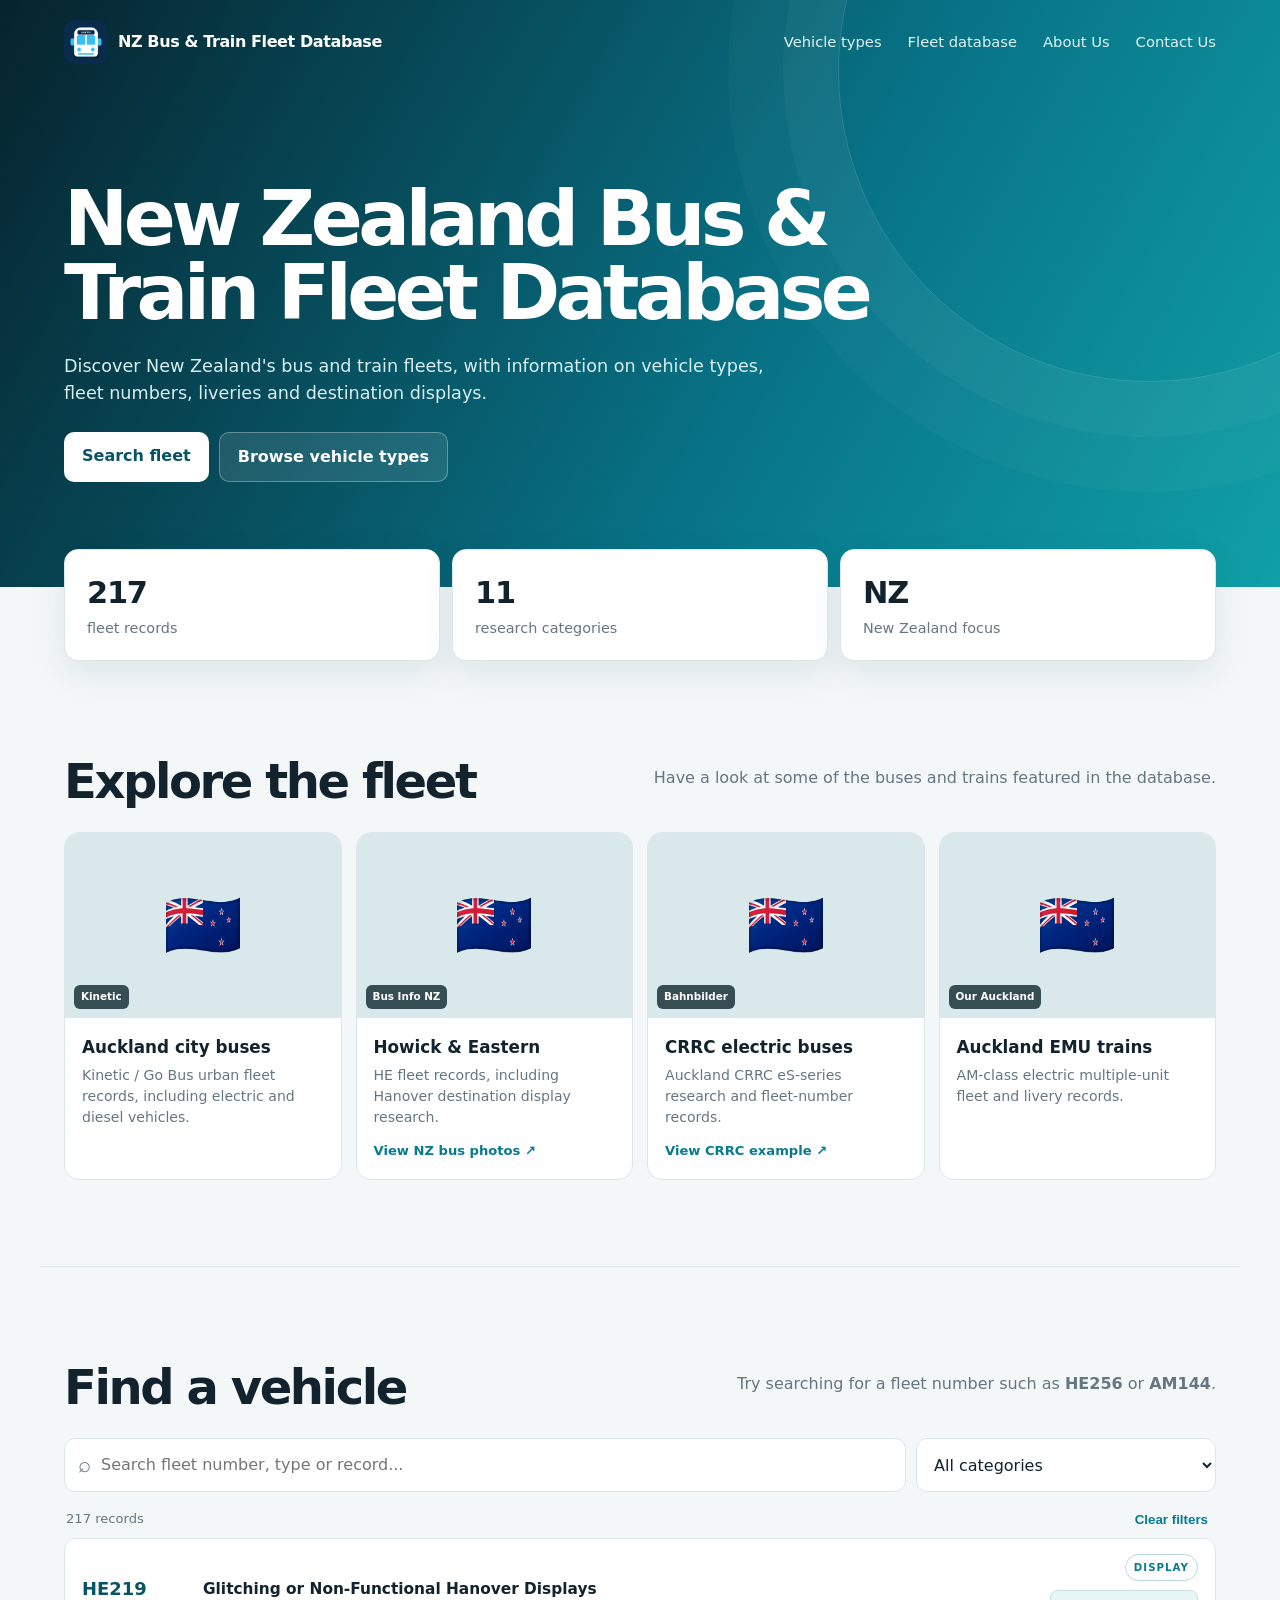
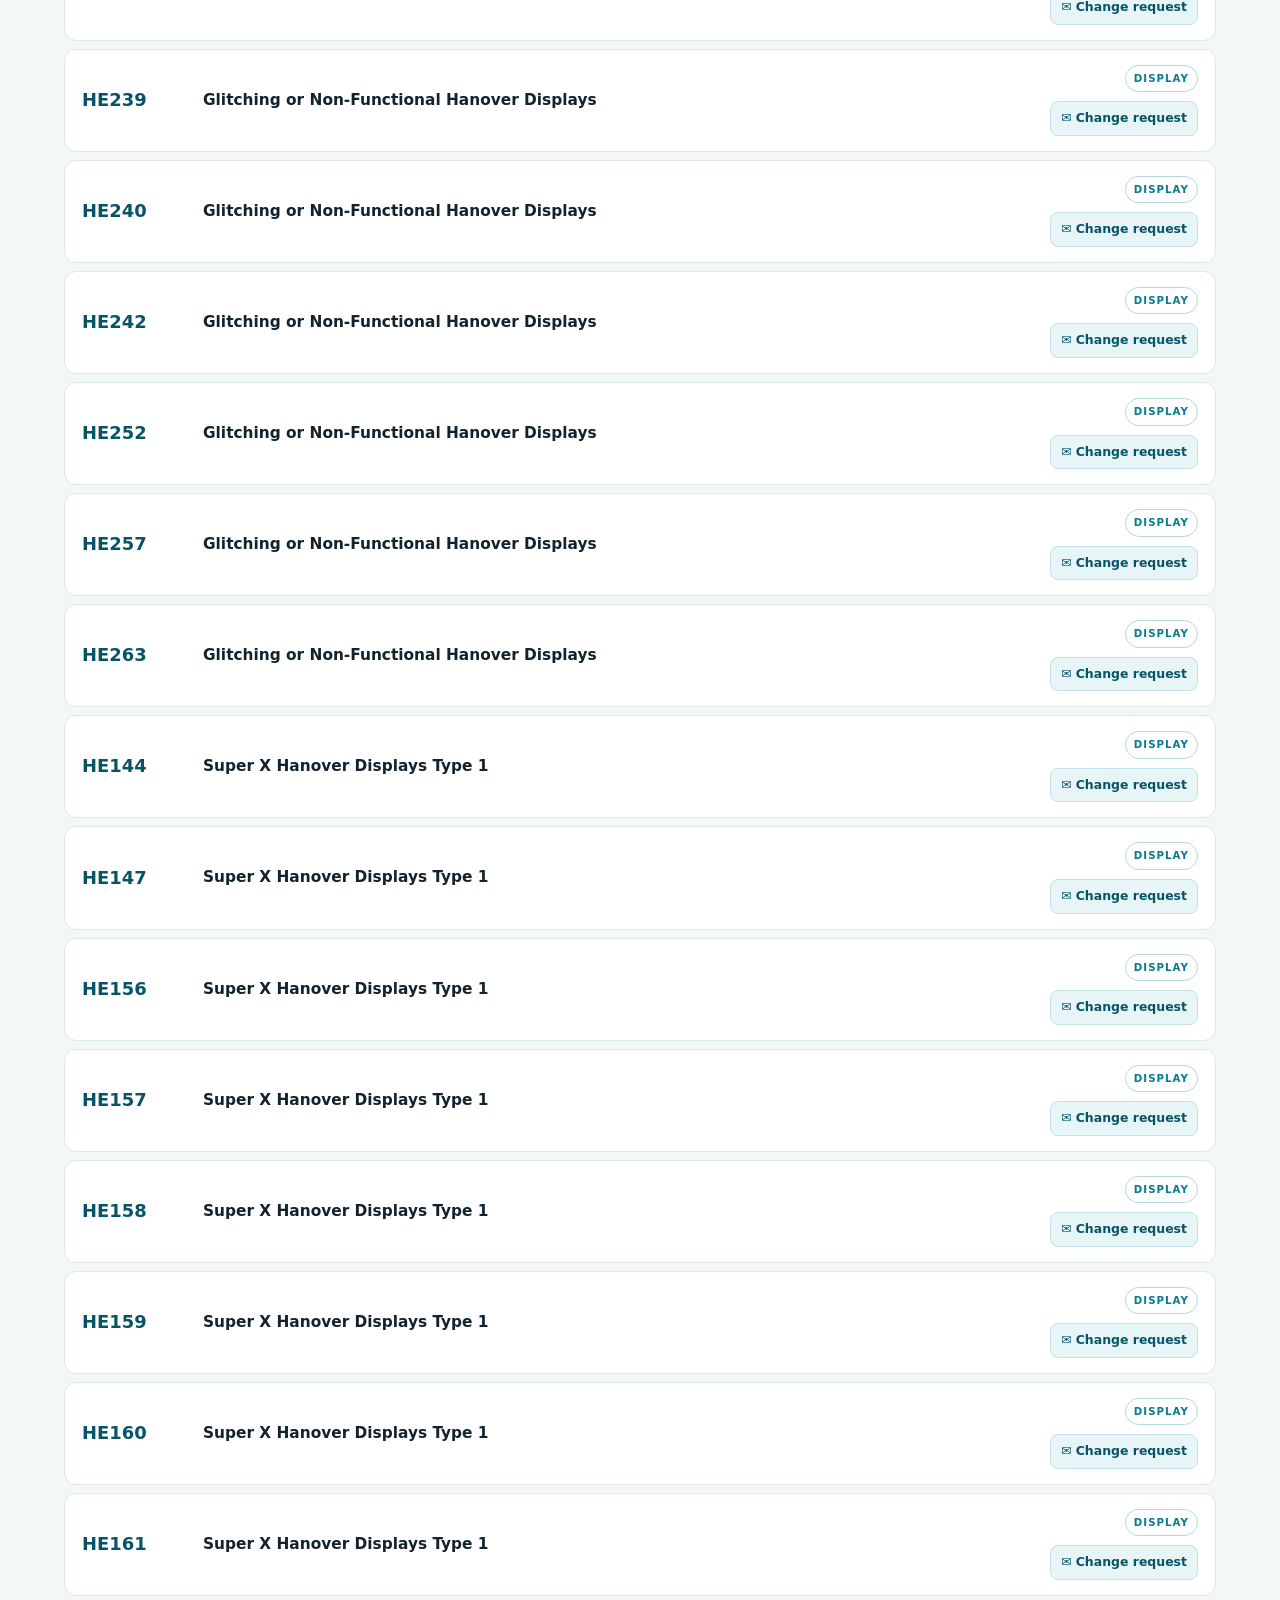
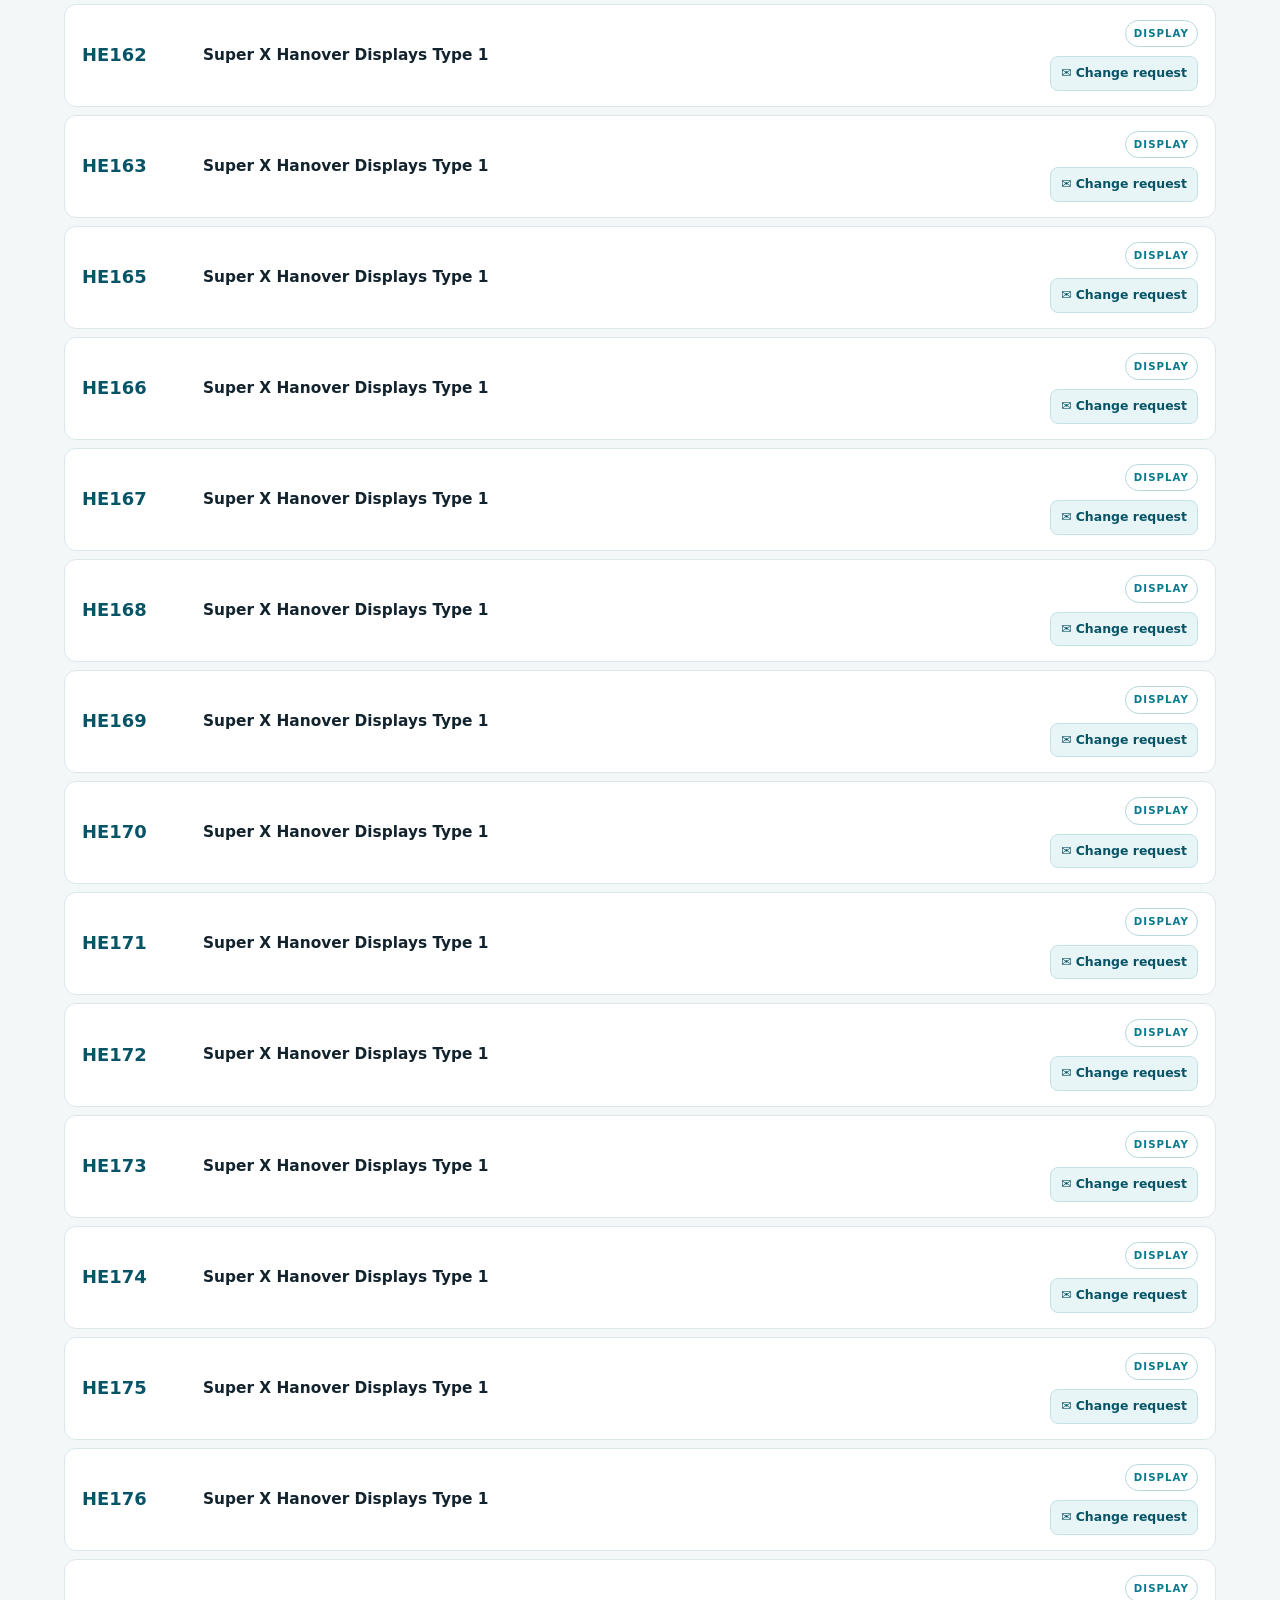
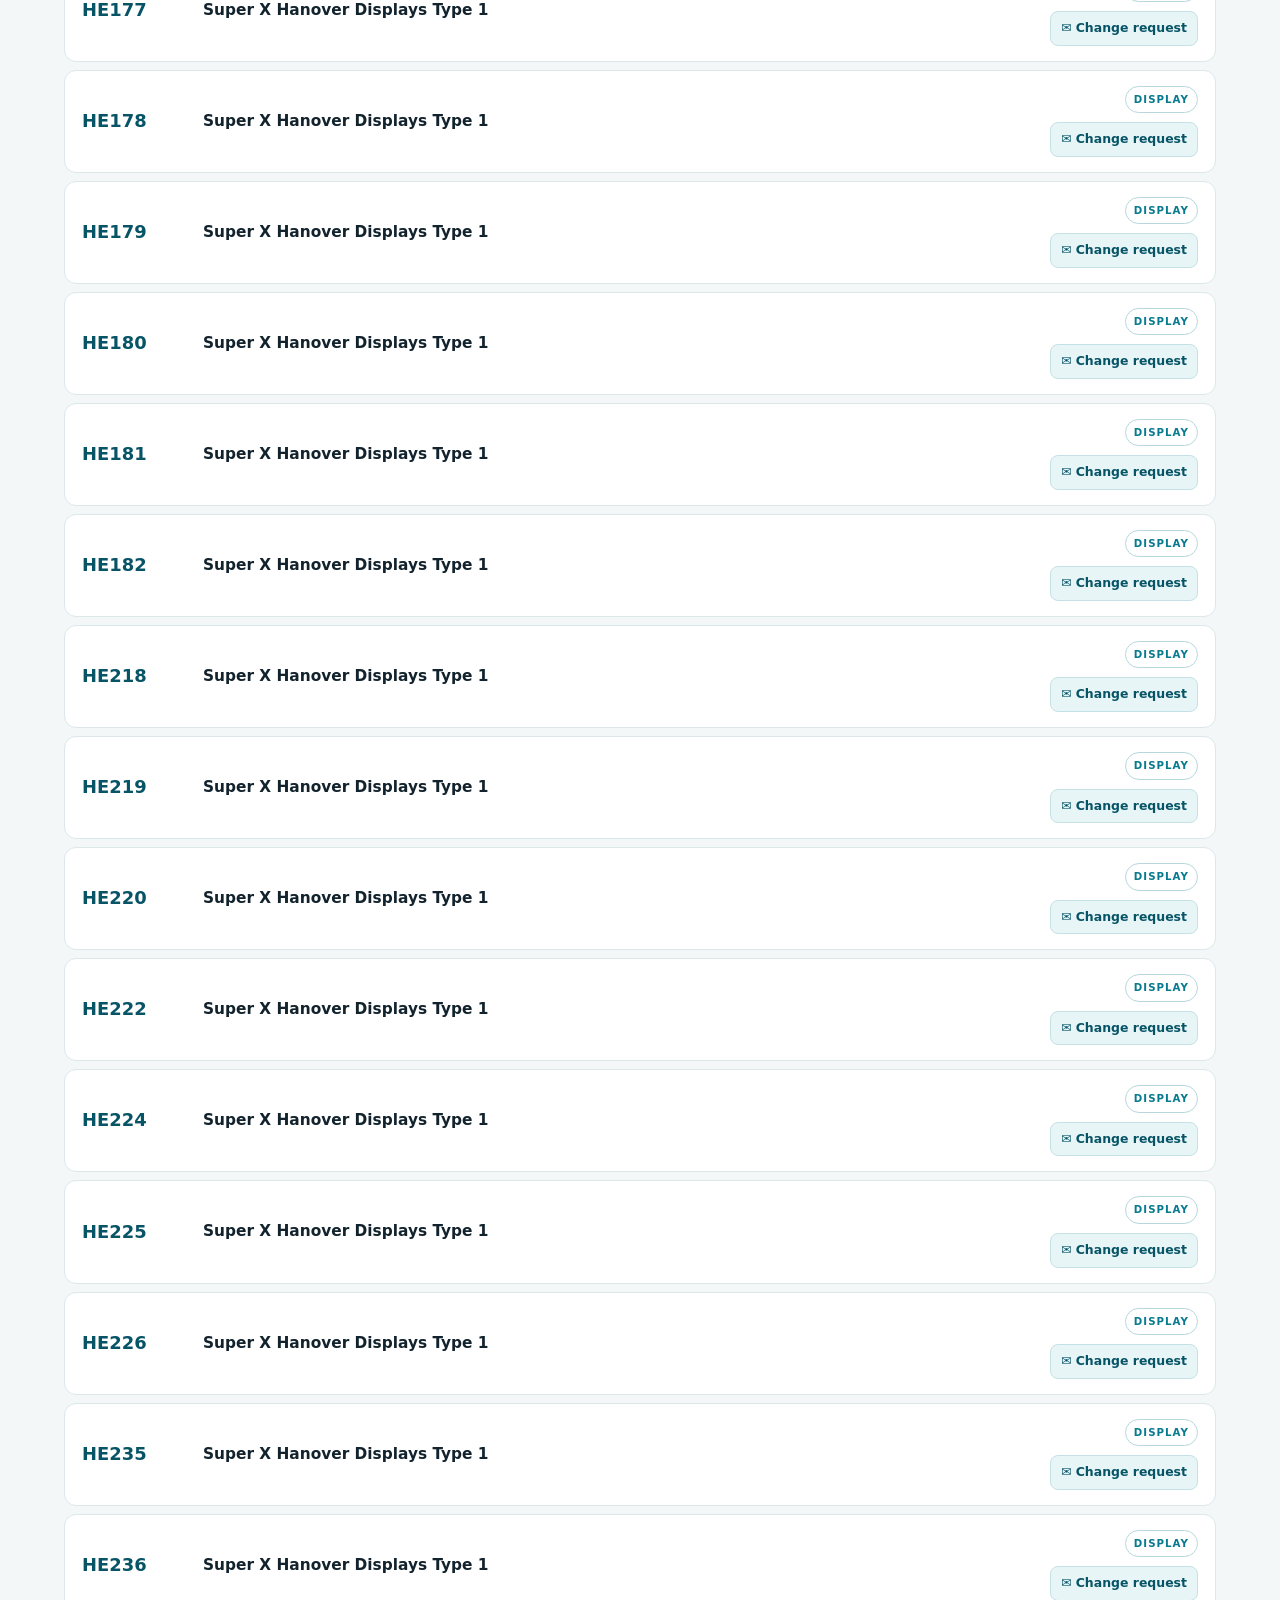
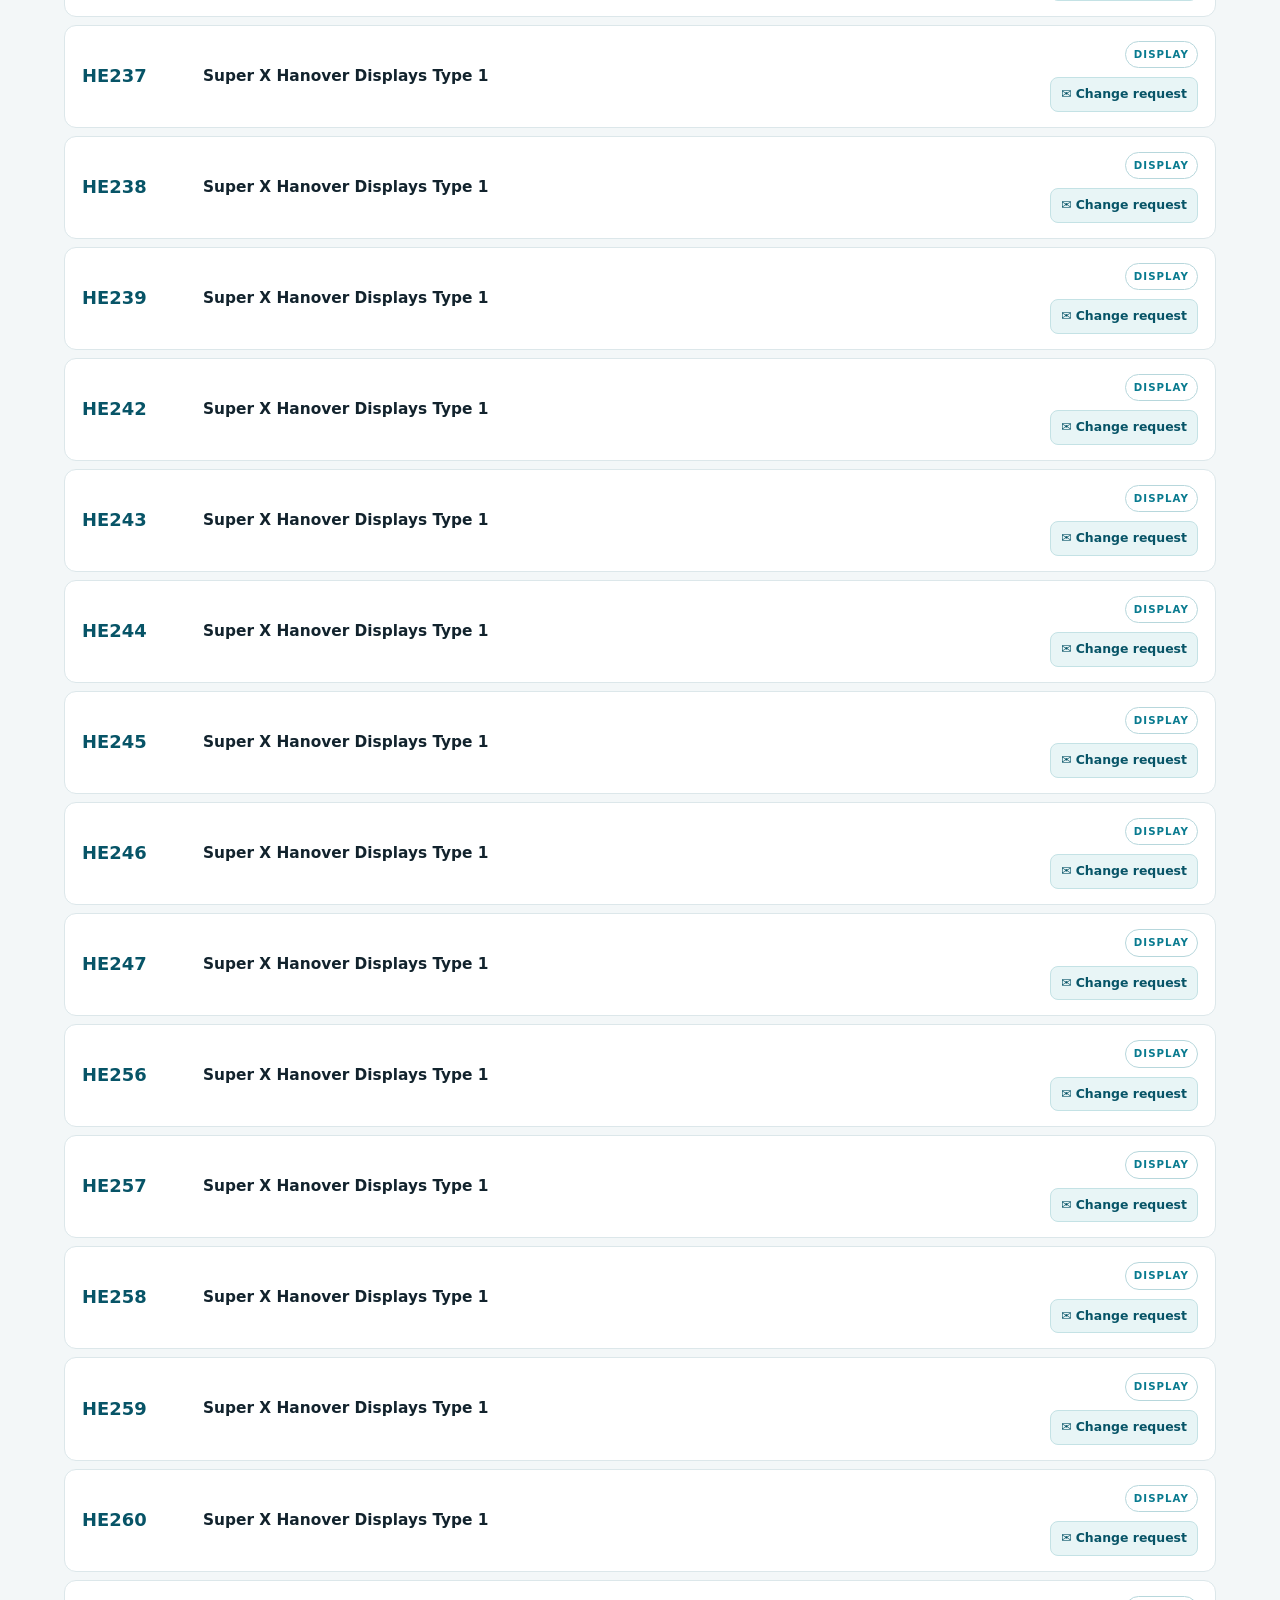
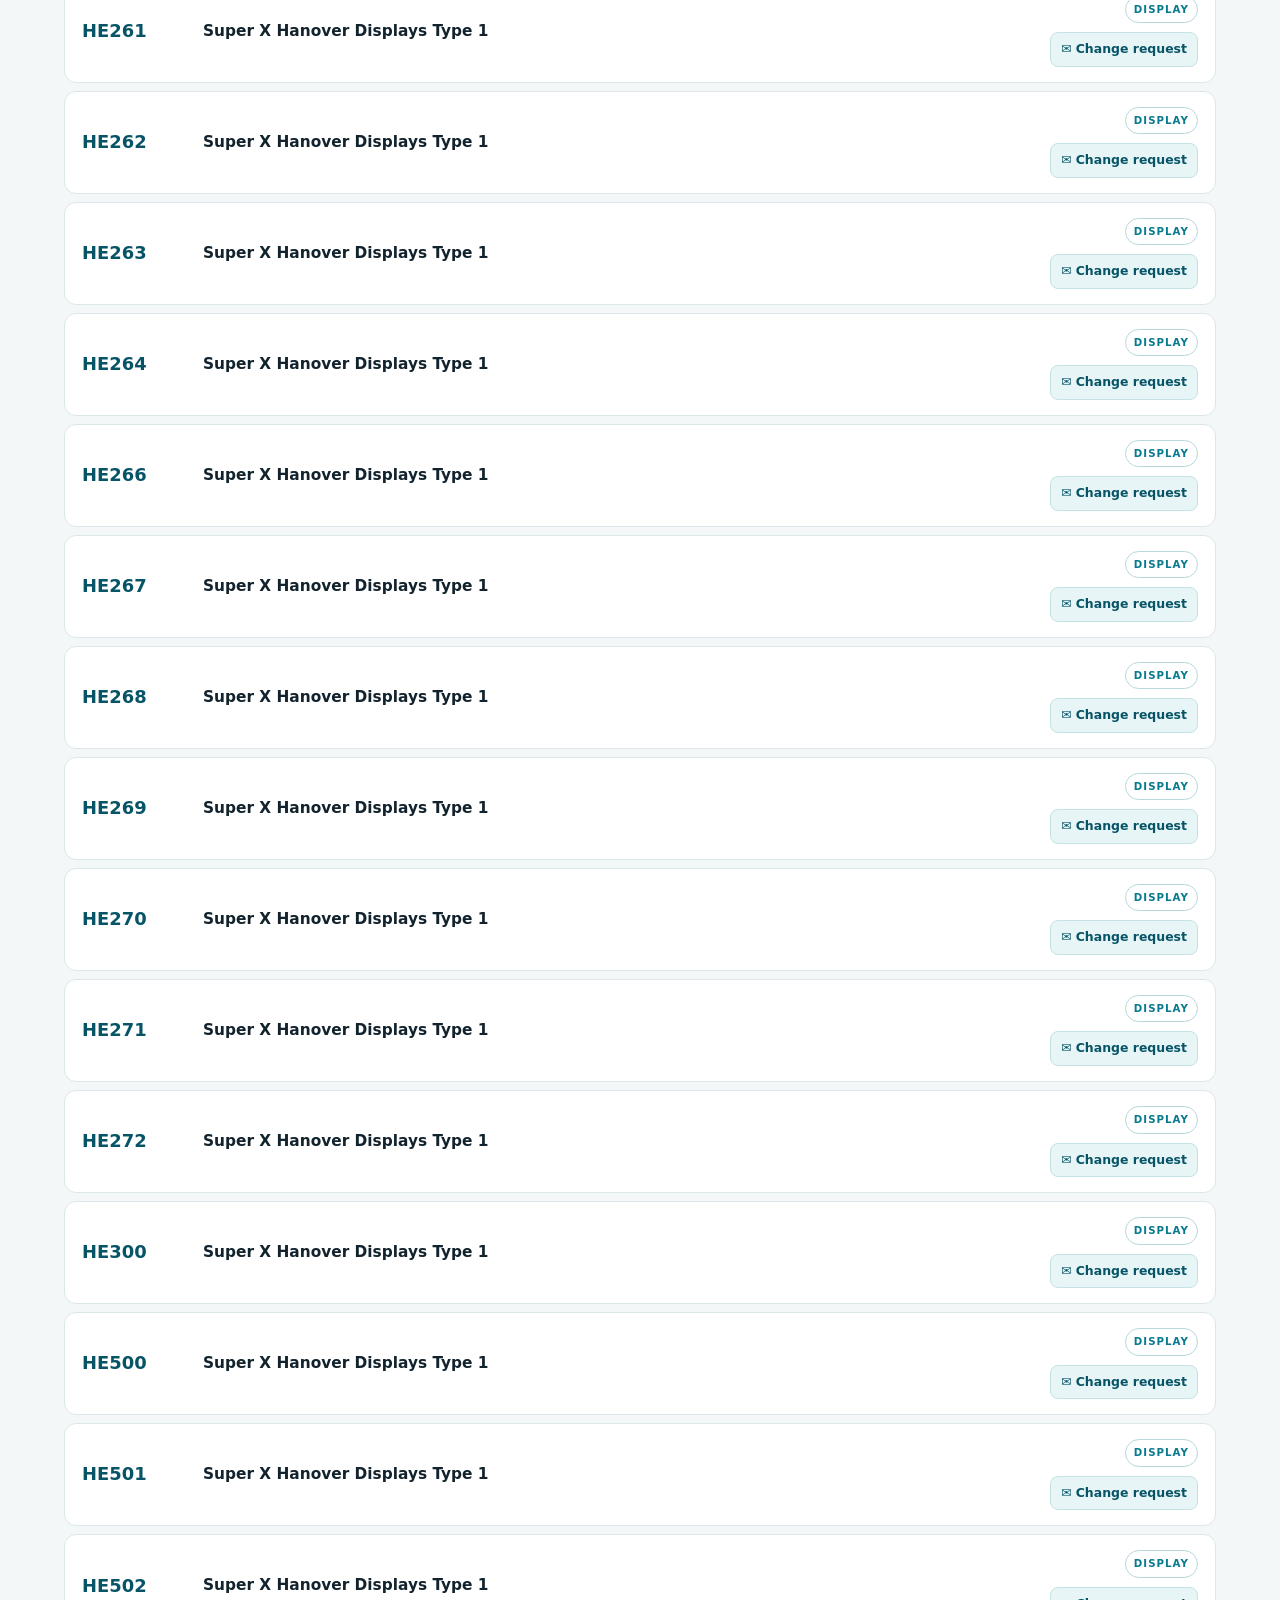
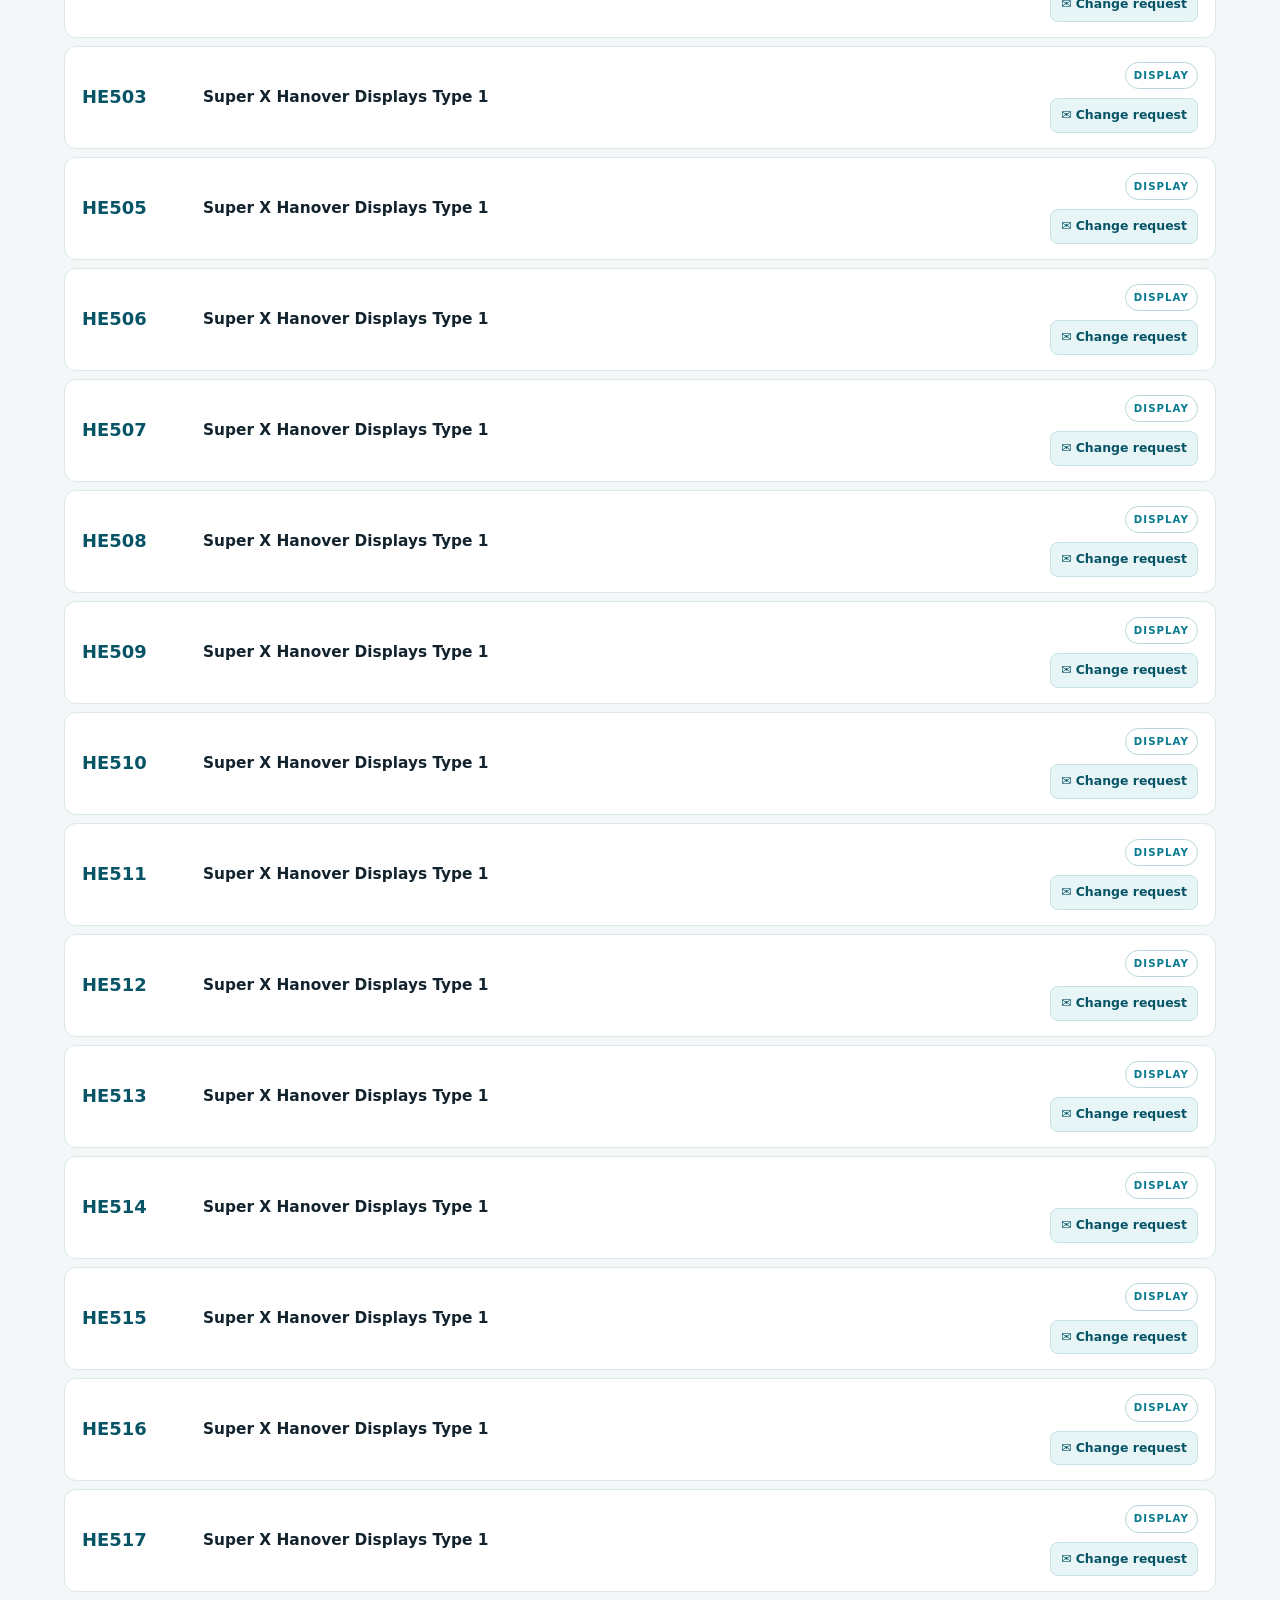
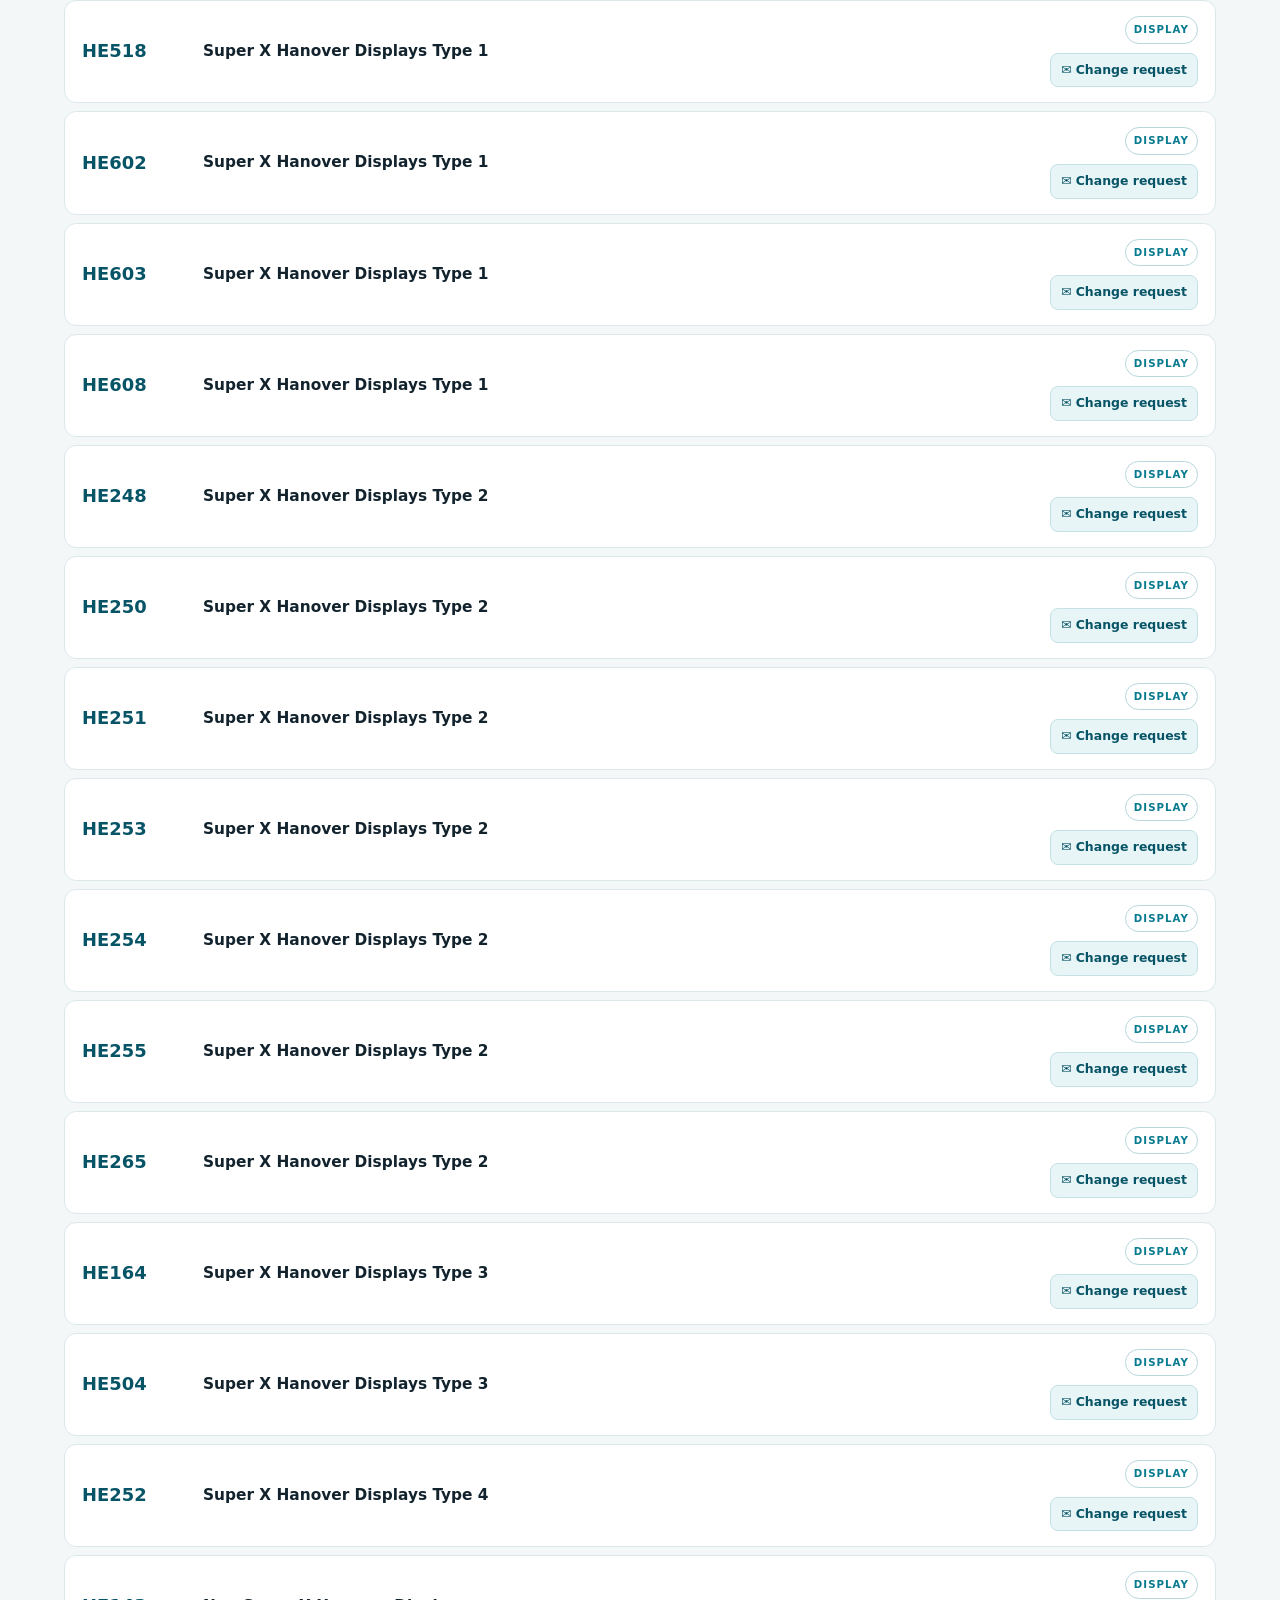
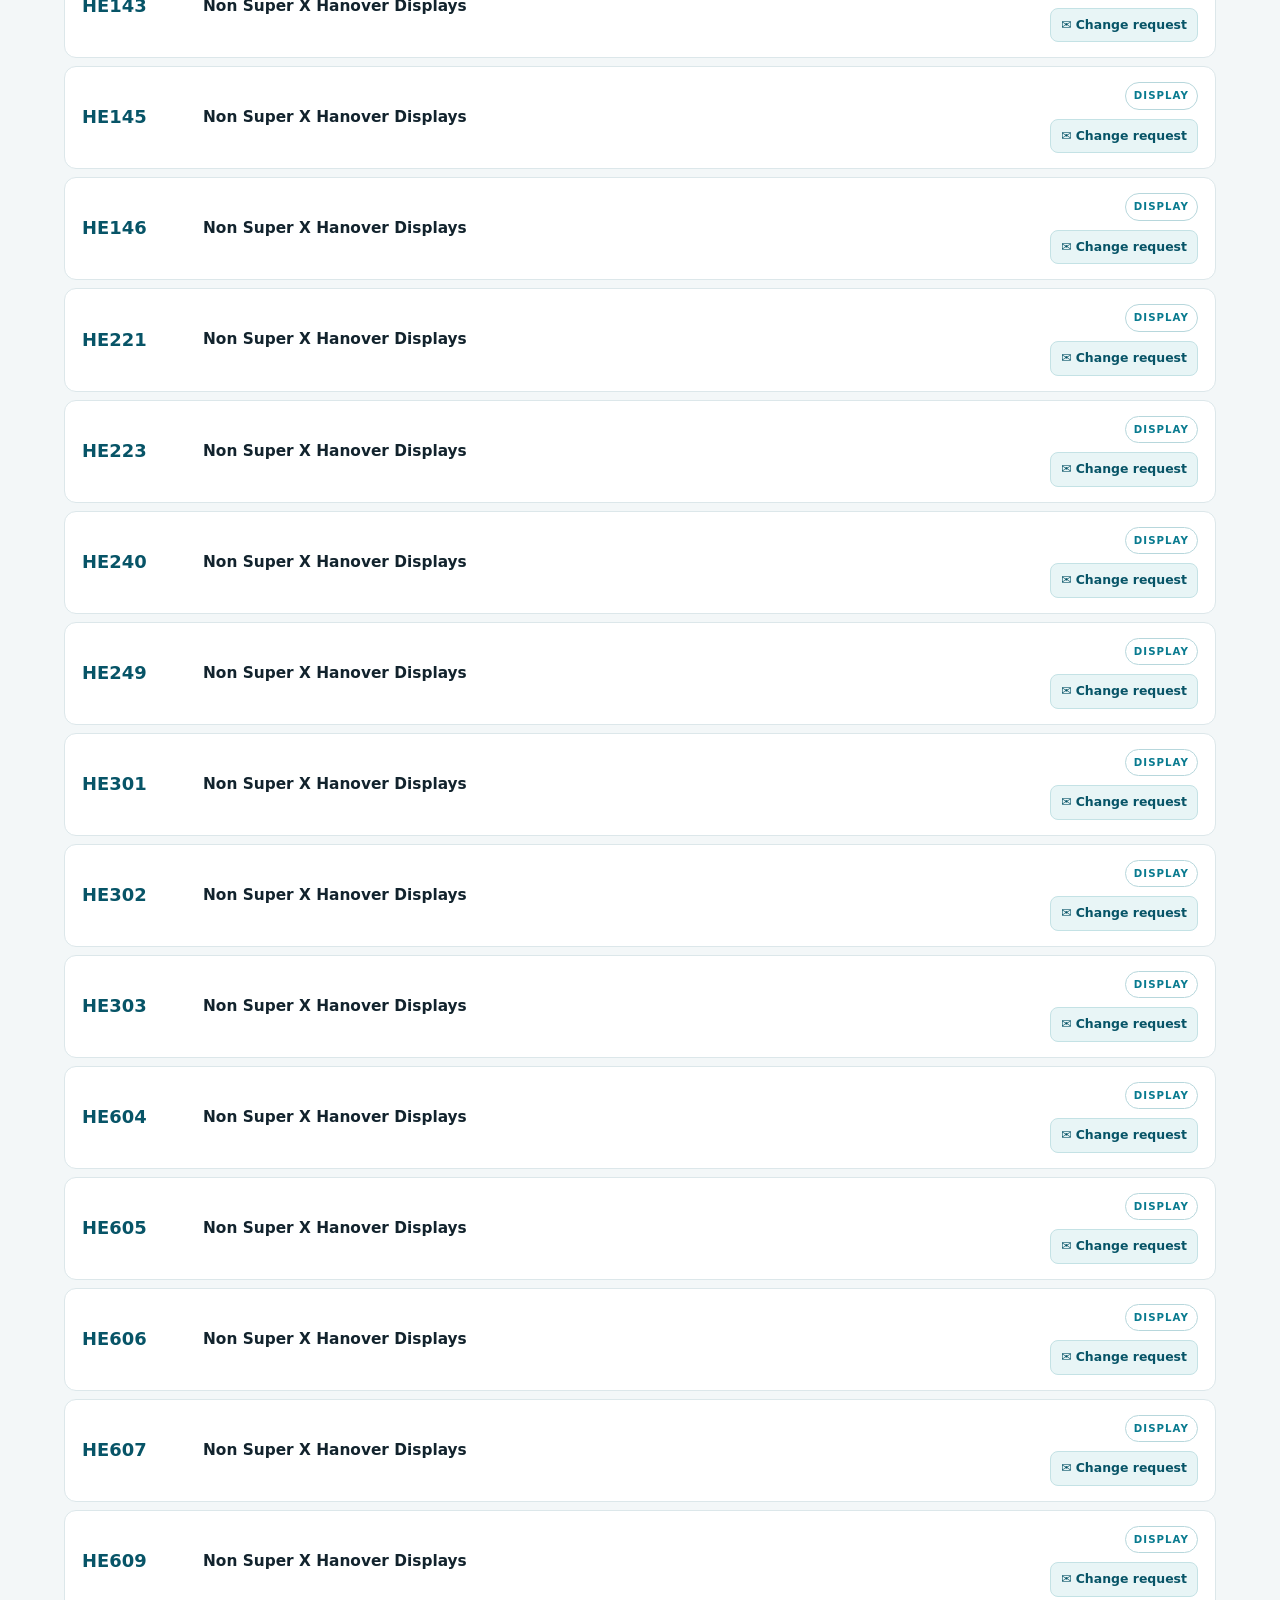
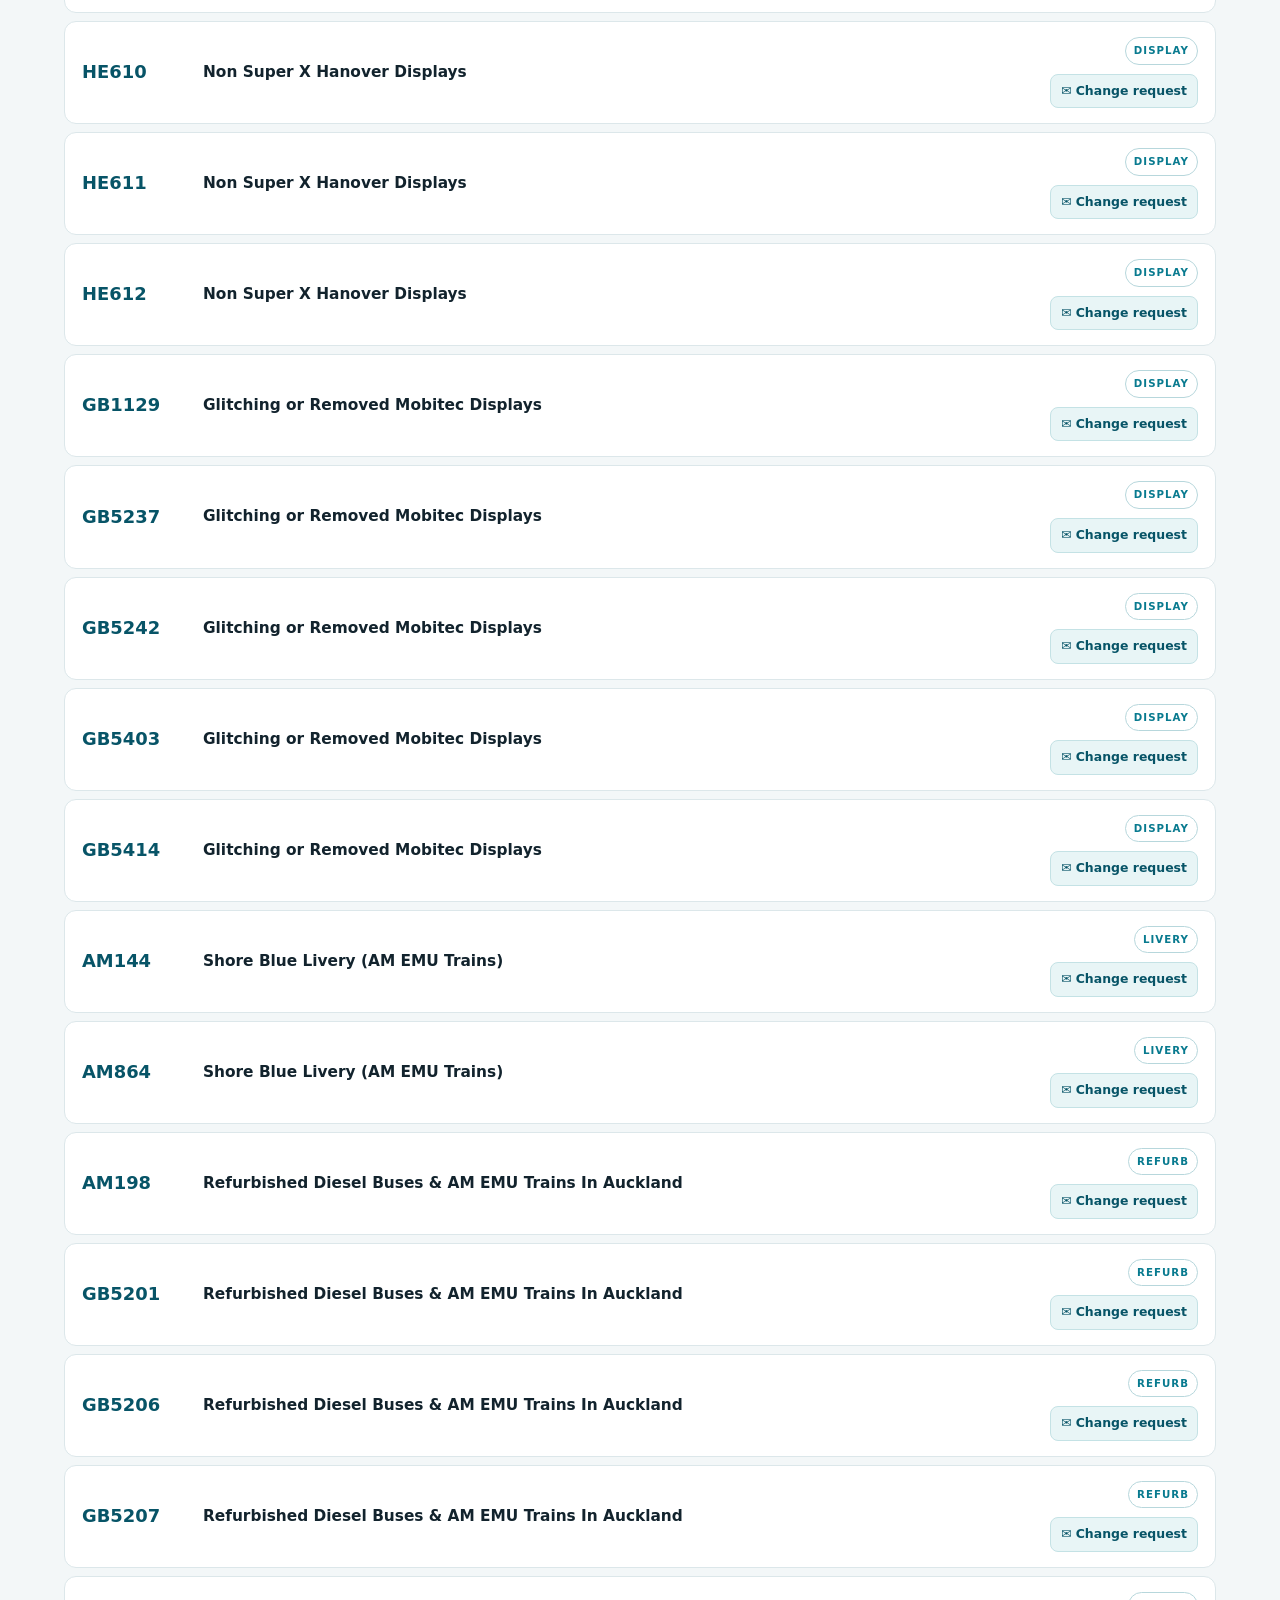
==== commit 6fb0789c: "Update index.html" ====
--- a/index.html
+++ b/index.html
@@ -255,7 +255,7 @@
     <strong>nzbustrainfleetdatabase.co.nz</strong>
     <span>New Zealand Bus & Train Fleet Database</span>
   </div>
-  <span>Last Updated • 13/10/26, 17:36 (GMT+13)</span>
+  <span>Last Updated • 13/10/26, 18:06 (GMT+13)</span>
 </footer>
 
 <script>
@@ -264,11 +264,9 @@
   {"fleet":"HE239","category":"Glitching or Non-Functional Hanover Displays","detail":""},
   {"fleet":"HE240","category":"Glitching or Non-Functional Hanover Displays","detail":""},
   {"fleet":"HE242","category":"Glitching or Non-Functional Hanover Displays","detail":""},
-  {"fleet":"HE246","category":"Glitching or Non-Functional Hanover Displays","detail":""},
   {"fleet":"HE252","category":"Glitching or Non-Functional Hanover Displays","detail":""},
   {"fleet":"HE257","category":"Glitching or Non-Functional Hanover Displays","detail":""},
   {"fleet":"HE263","category":"Glitching or Non-Functional Hanover Displays","detail":""},
-  {"fleet":"HE508","category":"Glitching or Non-Functional Hanover Displays","detail":""},
 
   {"fleet":"HE144","category":"Super X Hanover Displays Type 1","detail":""},
   {"fleet":"HE147","category":"Super X Hanover Displays Type 1","detail":""},
@@ -308,6 +306,7 @@
   {"fleet":"HE235","category":"Super X Hanover Displays Type 1","detail":""},
   {"fleet":"HE236","category":"Super X Hanover Displays Type 1","detail":""},
   {"fleet":"HE237","category":"Super X Hanover Displays Type 1","detail":""},
+  {"fleet":"HE238","category":"Super X Hanover Displays Type 1","detail":""},
   {"fleet":"HE239","category":"Super X Hanover Displays Type 1","detail":""},
   {"fleet":"HE242","category":"Super X Hanover Displays Type 1","detail":""},
   {"fleet":"HE243","category":"Super X Hanover Displays Type 1","detail":""},
@@ -364,6 +363,7 @@
 
   {"fleet":"HE164","category":"Super X Hanover Displays Type 3","detail":""},
   {"fleet":"HE504","category":"Super X Hanover Displays Type 3","detail":""},
+
   {"fleet":"HE252","category":"Super X Hanover Displays Type 4","detail":""},
 
   {"fleet":"HE143","category":"Non Super X Hanover Displays","detail":""},
@@ -371,7 +371,6 @@
   {"fleet":"HE146","category":"Non Super X Hanover Displays","detail":""},
   {"fleet":"HE221","category":"Non Super X Hanover Displays","detail":""},
   {"fleet":"HE223","category":"Non Super X Hanover Displays","detail":""},
-  {"fleet":"HE238","category":"Non Super X Hanover Displays","detail":""},
   {"fleet":"HE240","category":"Non Super X Hanover Displays","detail":""},
   {"fleet":"HE249","category":"Non Super X Hanover Displays","detail":""},
   {"fleet":"HE301","category":"Non Super X Hanover Displays","detail":""},
@@ -385,6 +384,7 @@
   {"fleet":"HE610","category":"Non Super X Hanover Displays","detail":""},
   {"fleet":"HE611","category":"Non Super X Hanover Displays","detail":""},
   {"fleet":"HE612","category":"Non Super X Hanover Displays","detail":""},
+
 
   {"fleet":"GB1129","category":"Glitching or Removed Mobitec Displays","detail":""},
   {"fleet":"GB5237","category":"Glitching or Removed Mobitec Displays","detail":""},
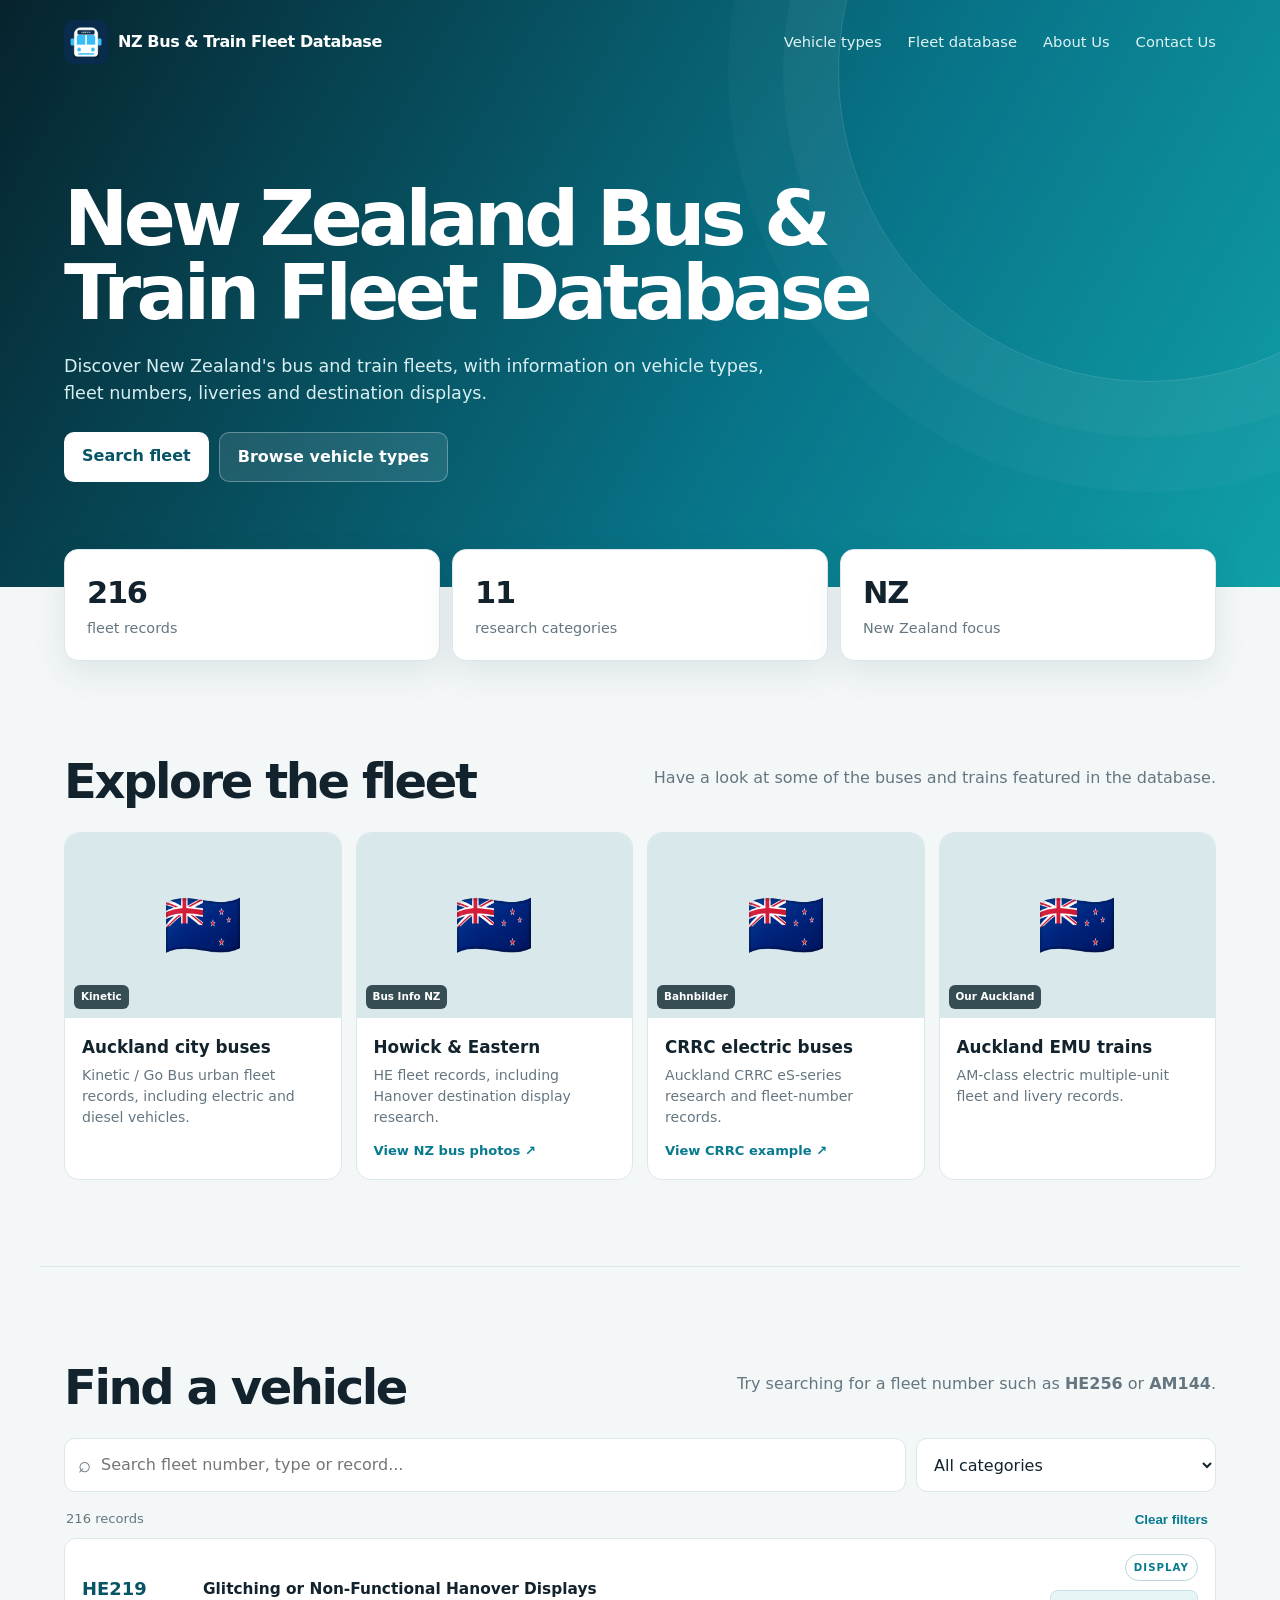
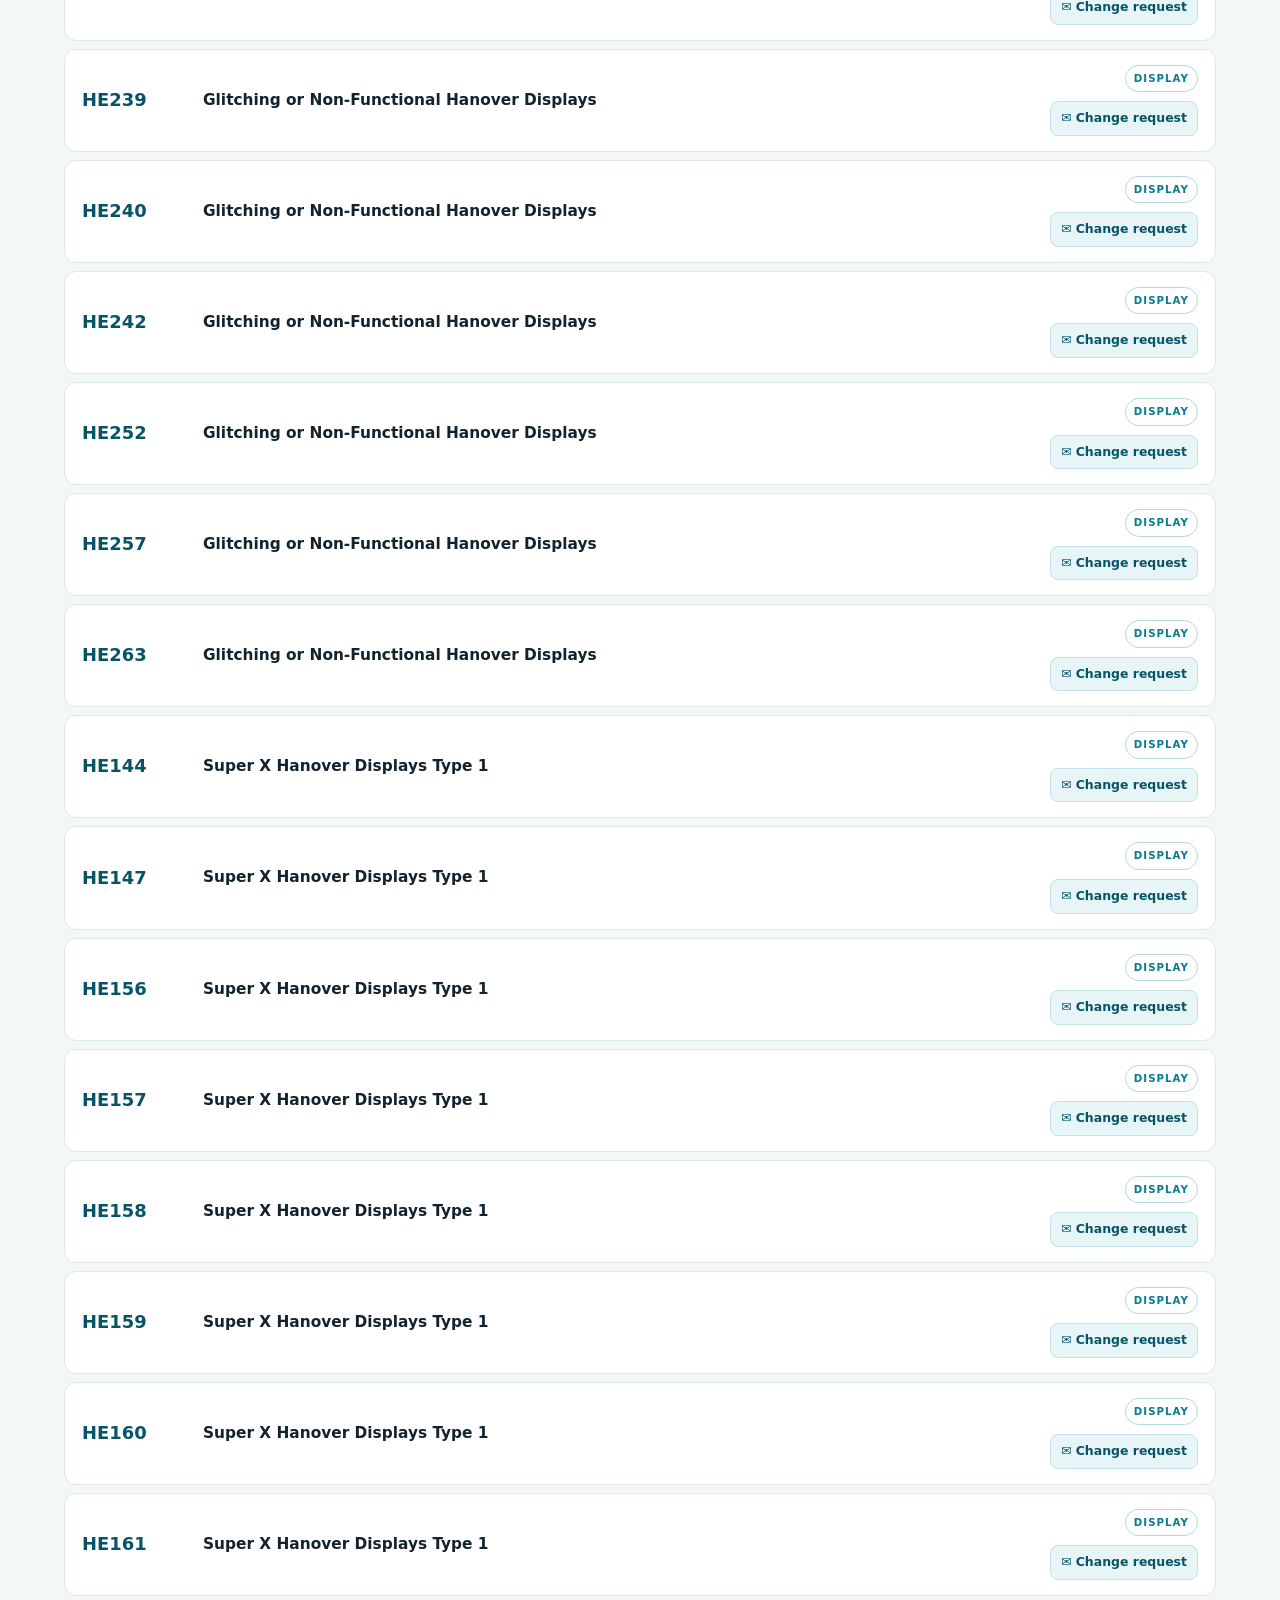
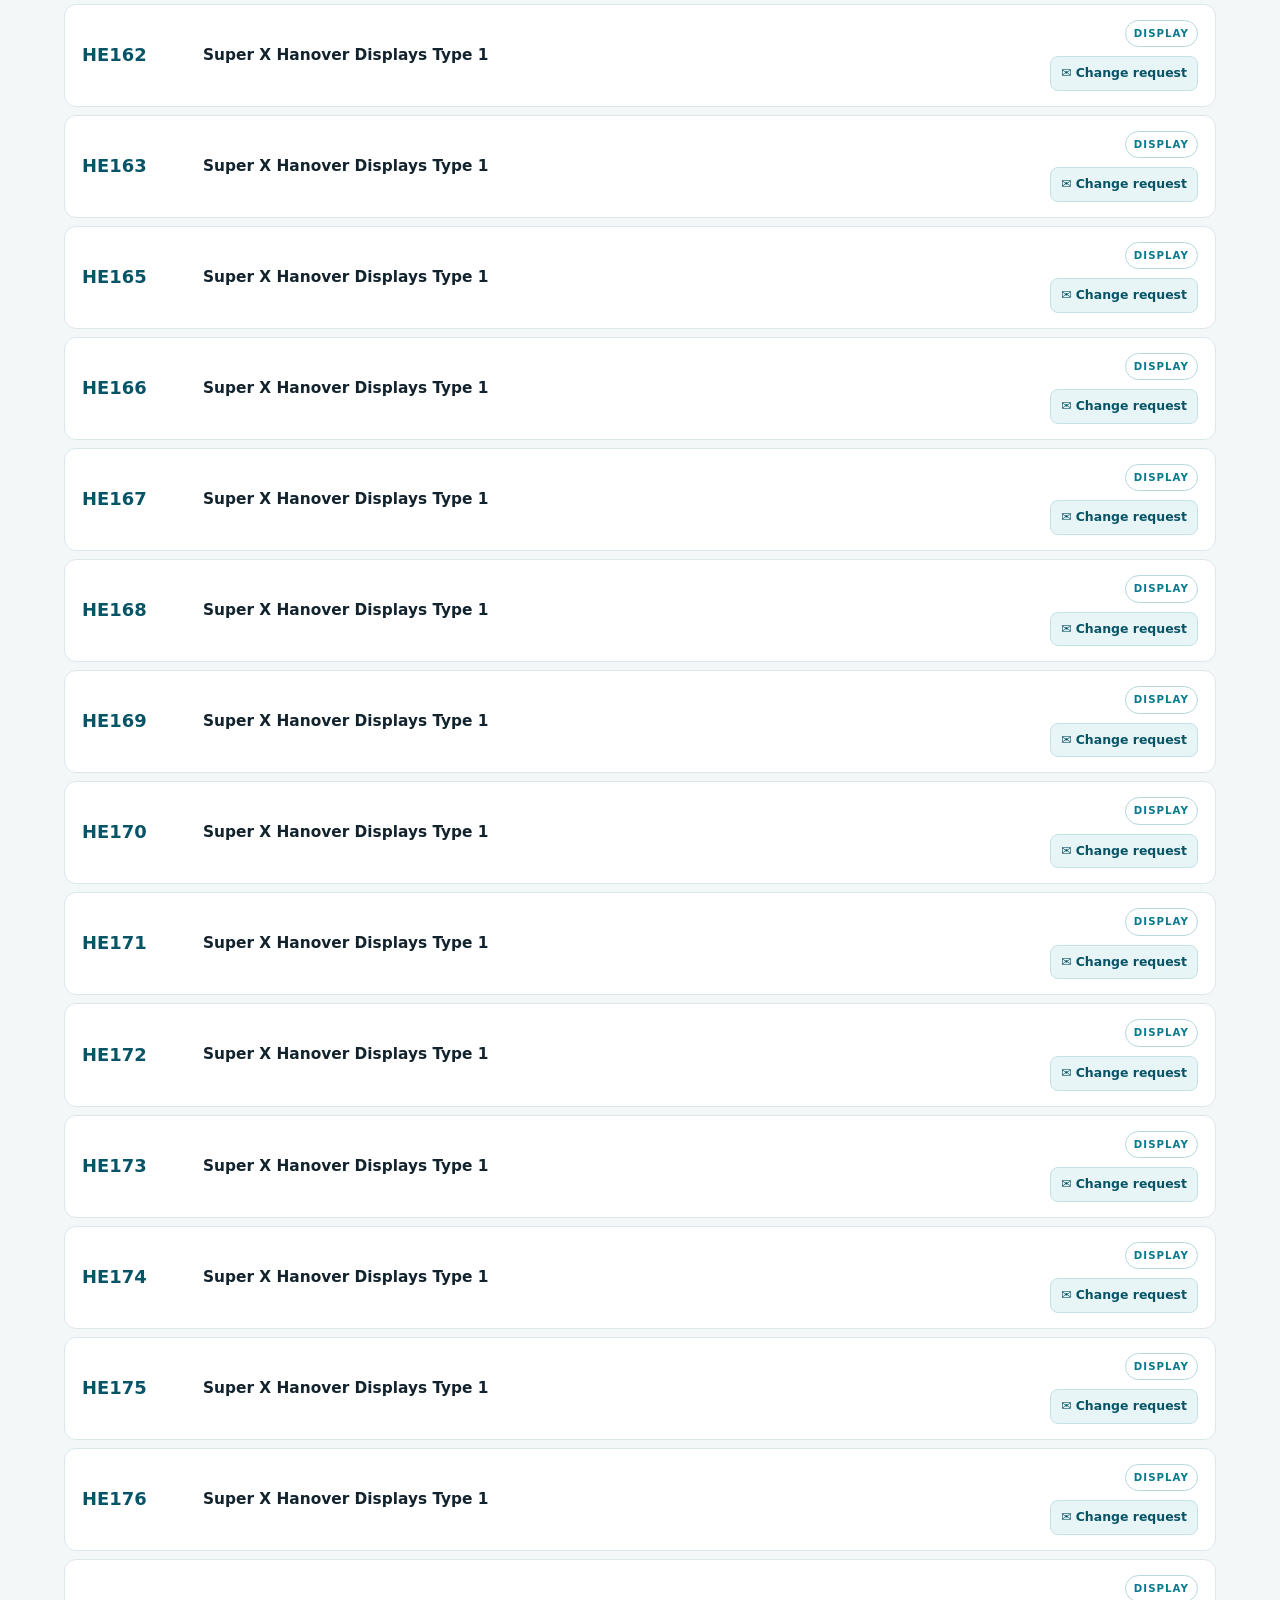
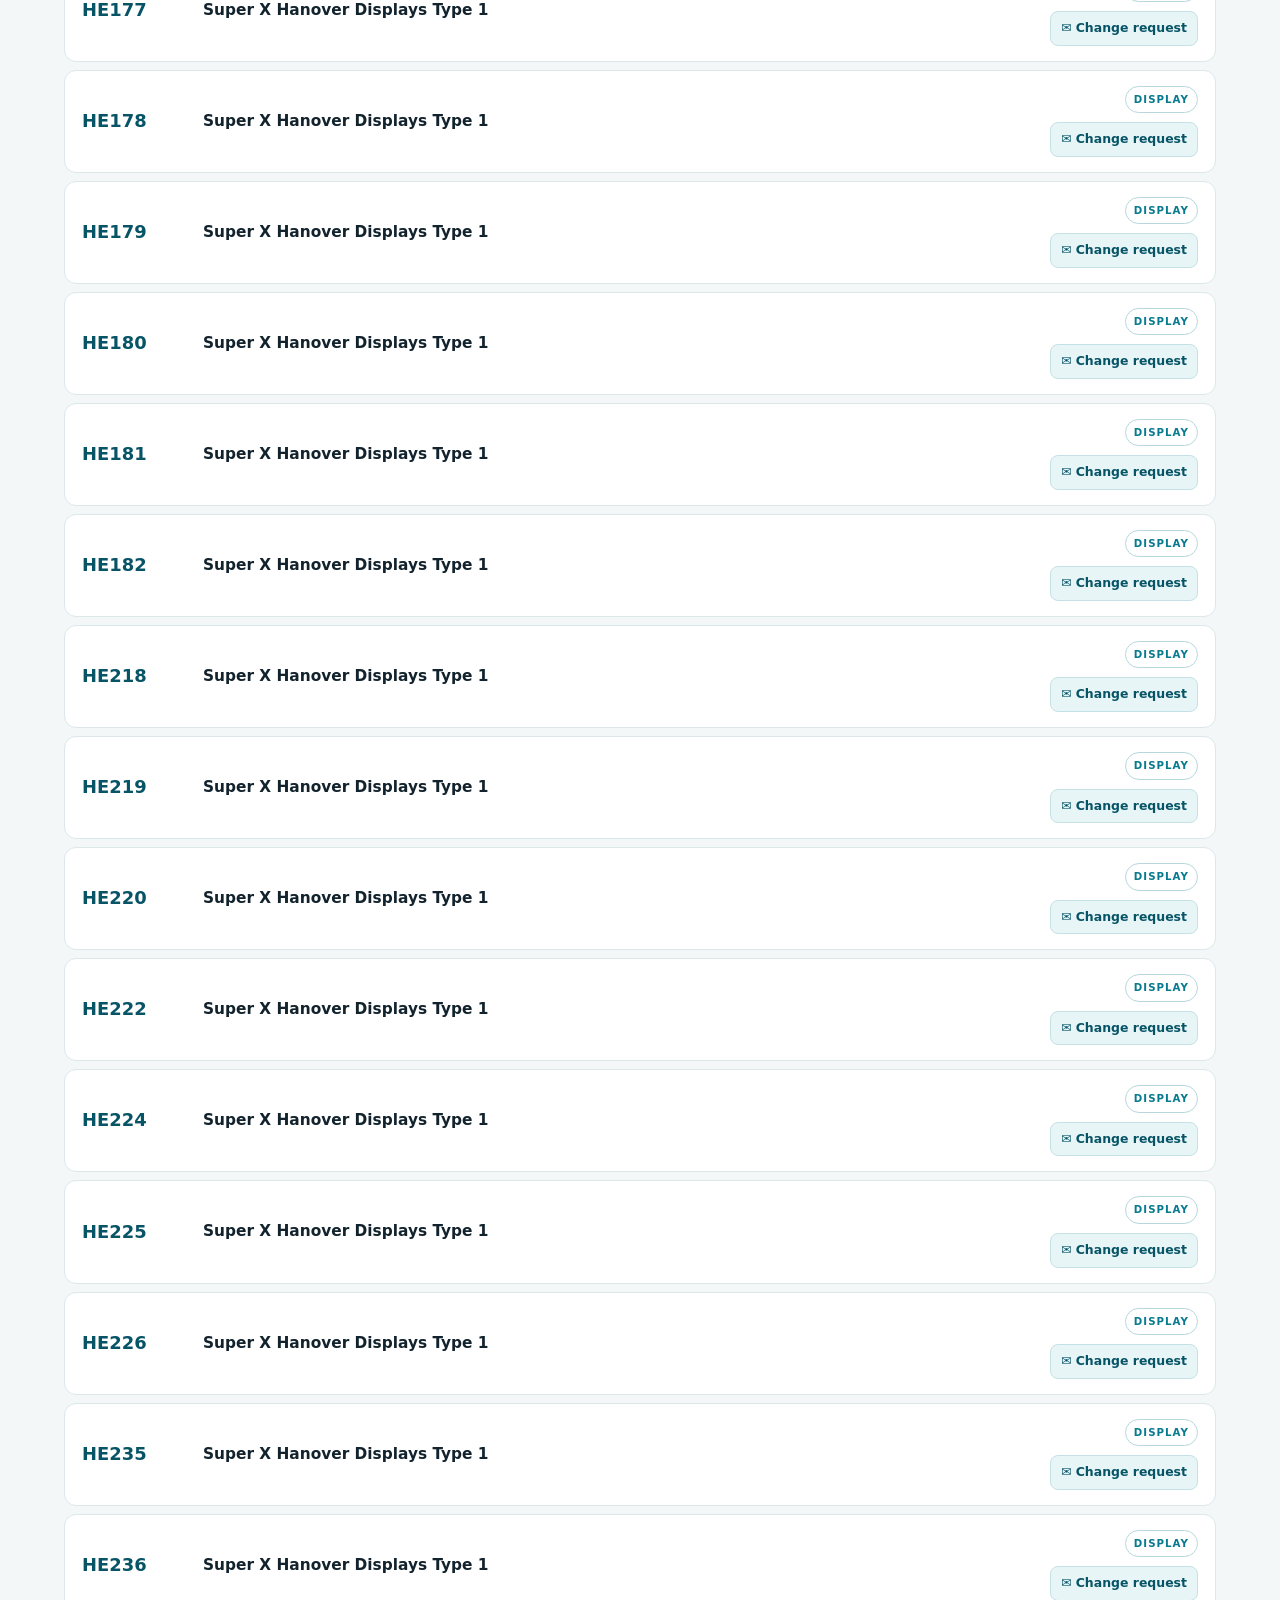
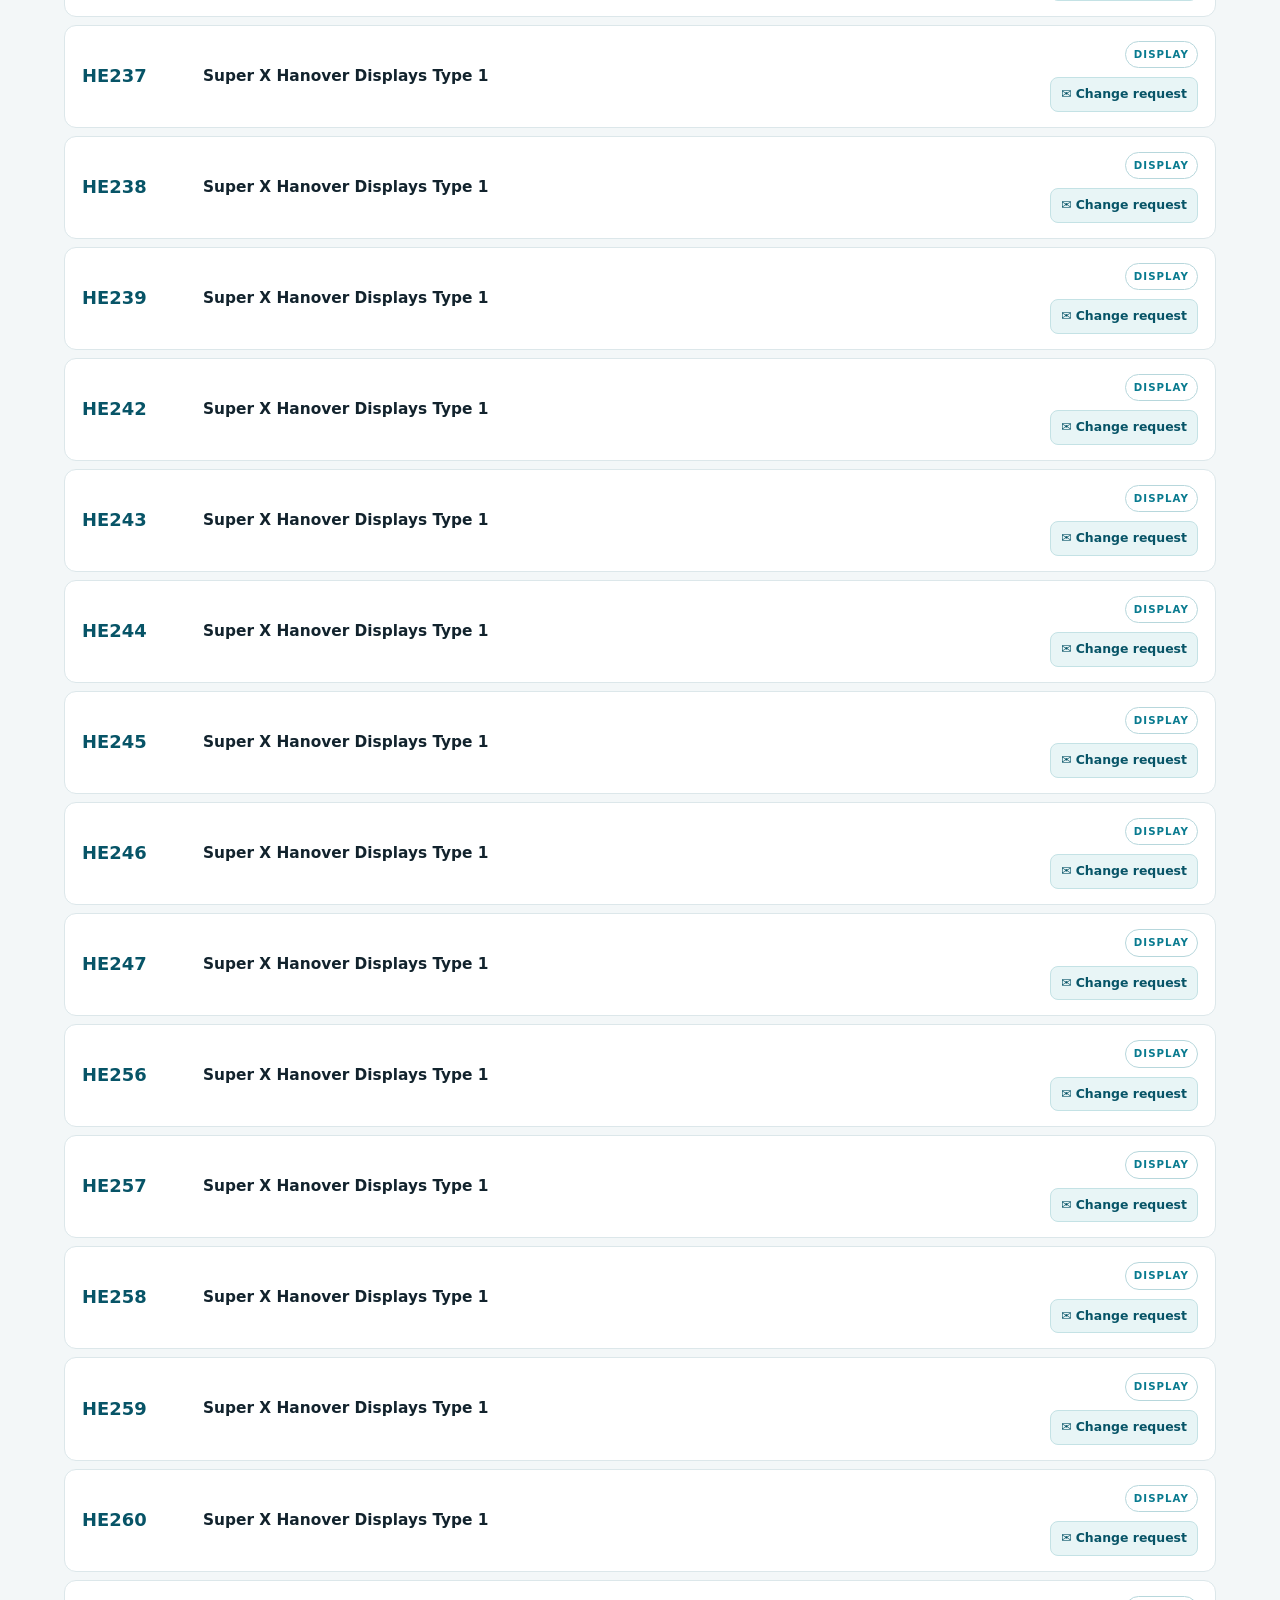
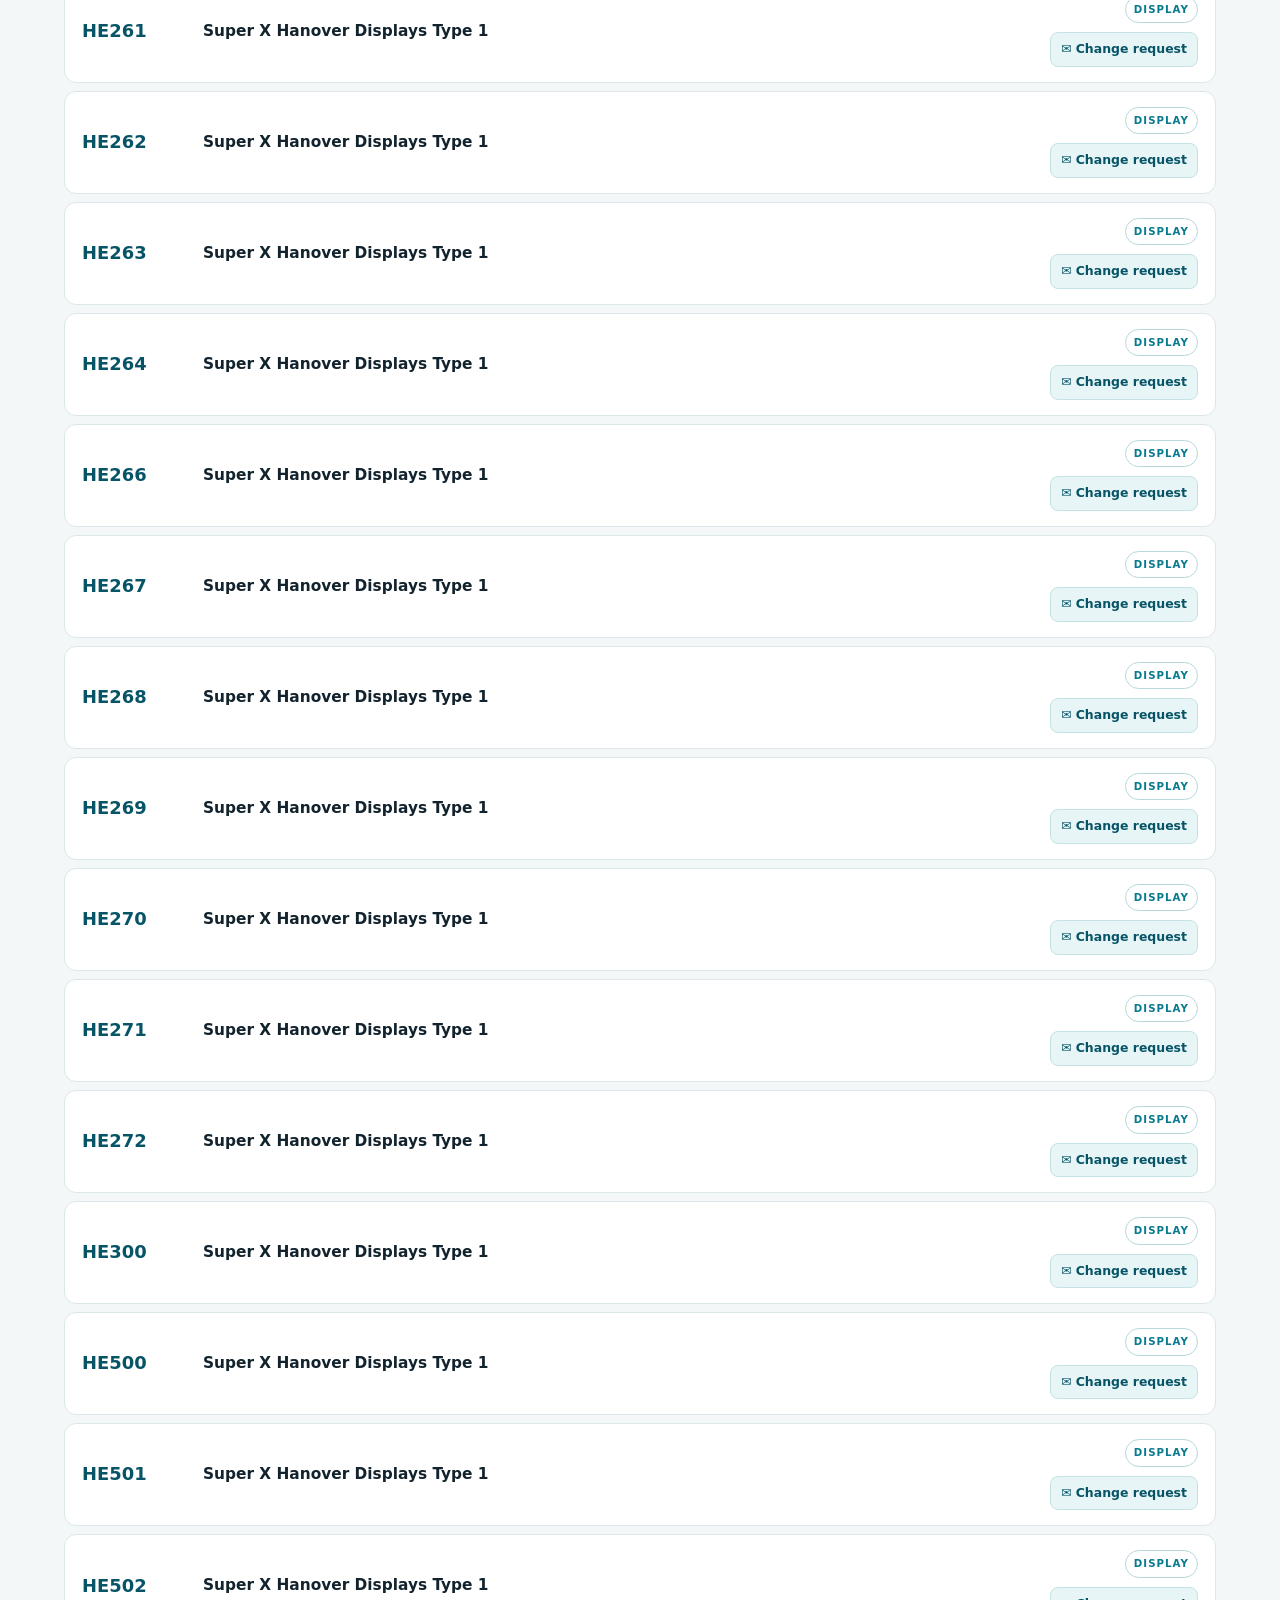
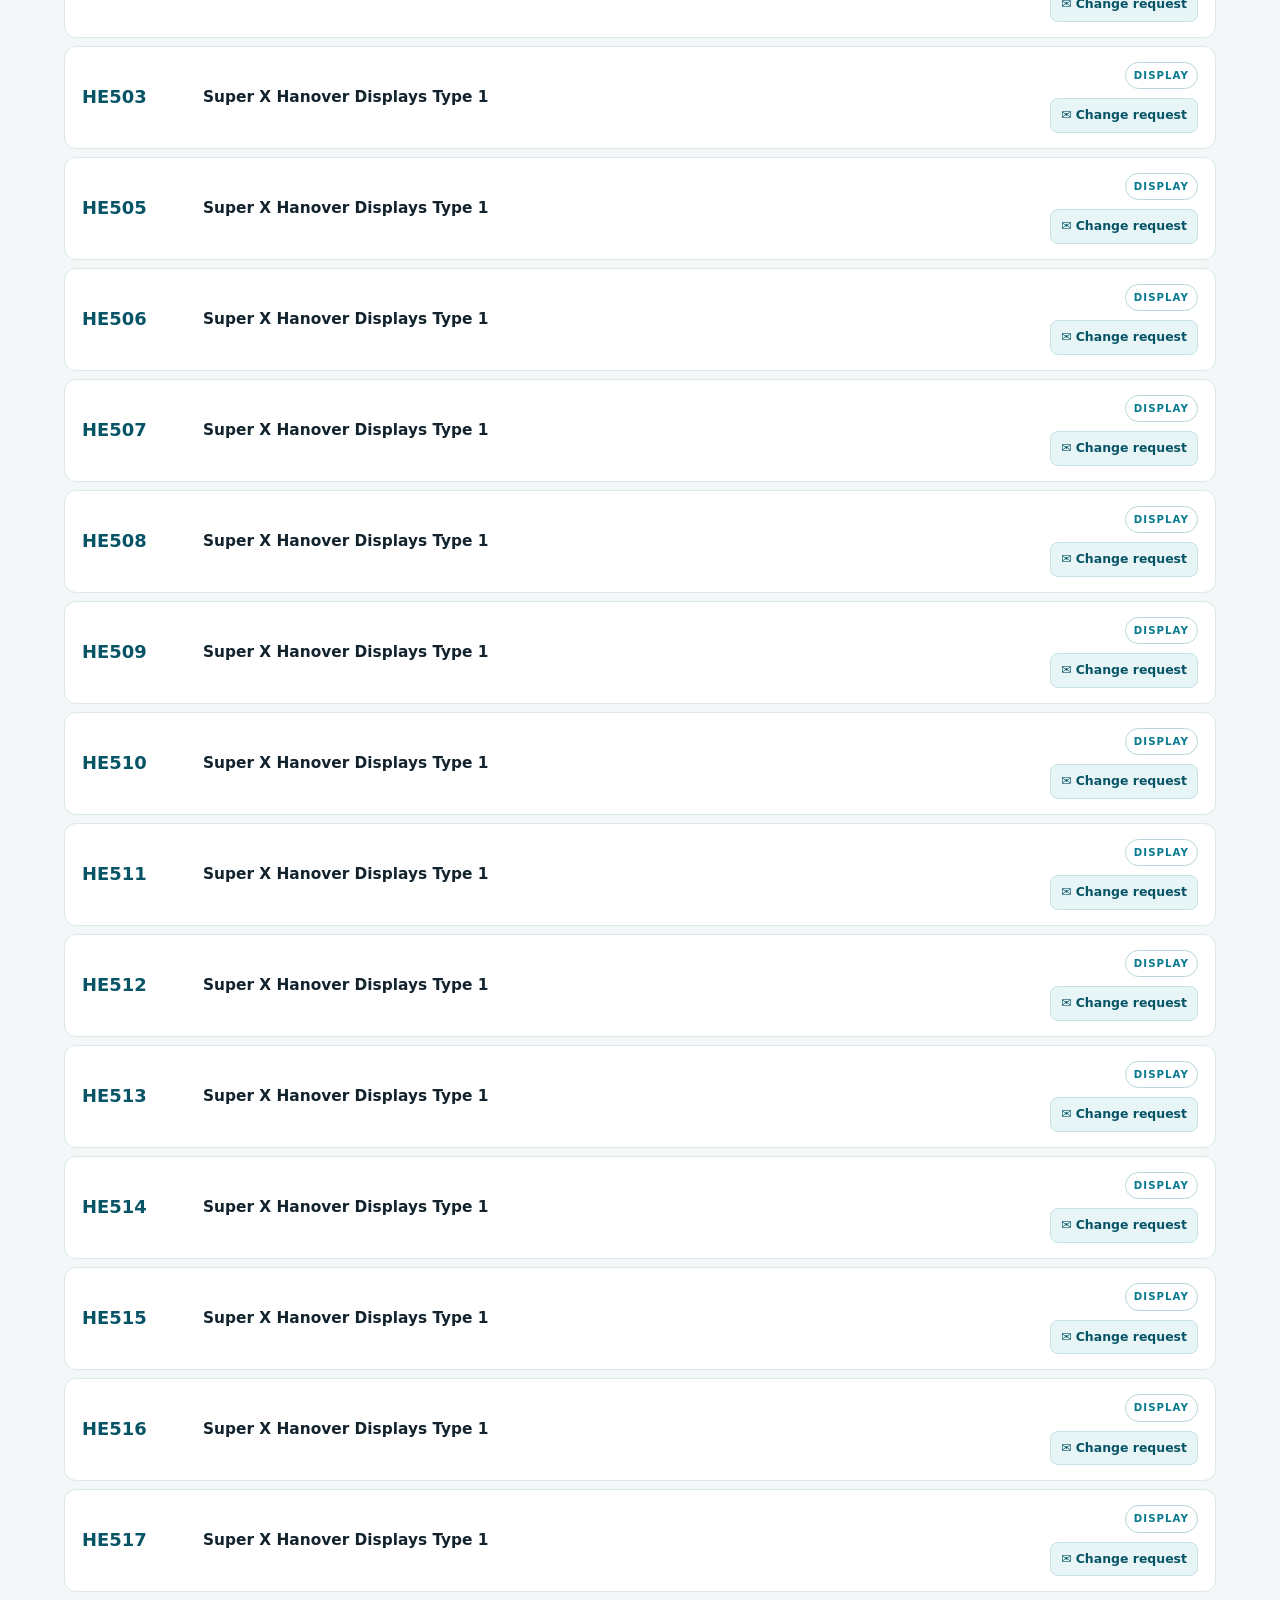
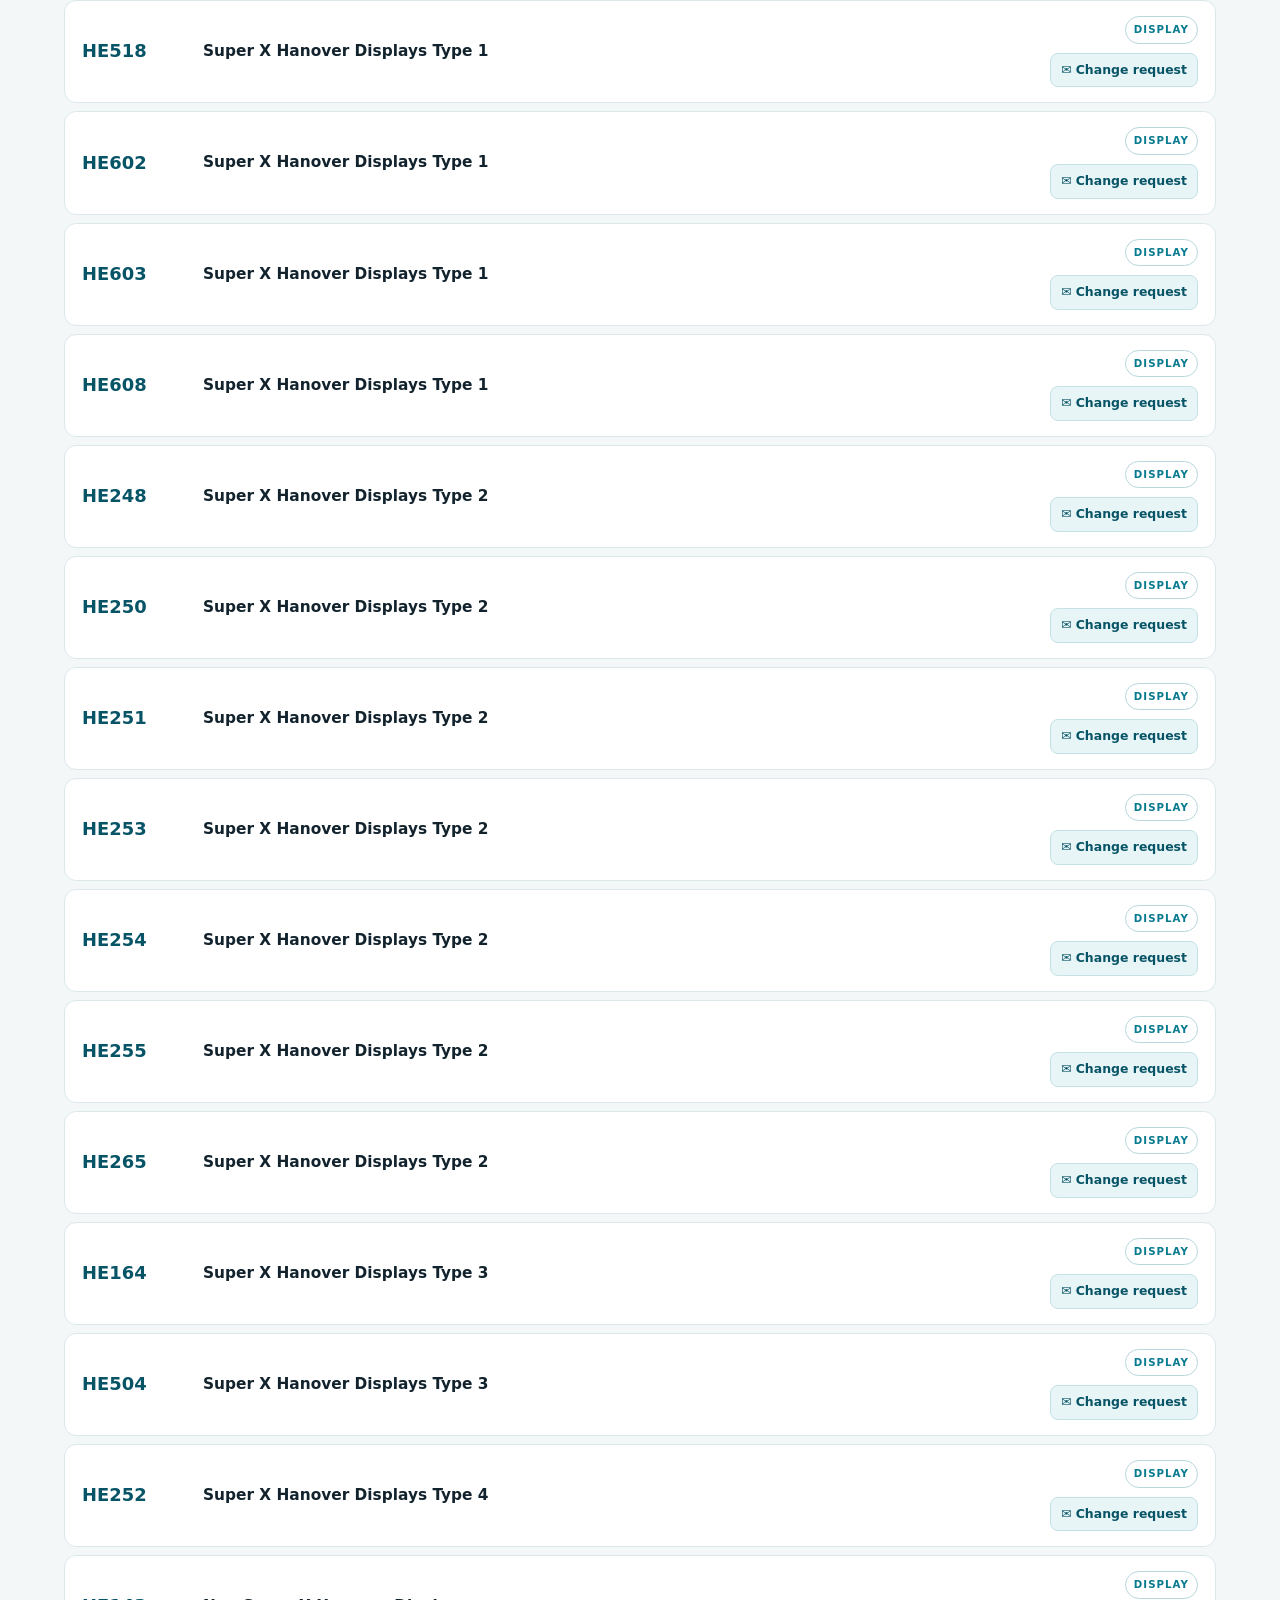
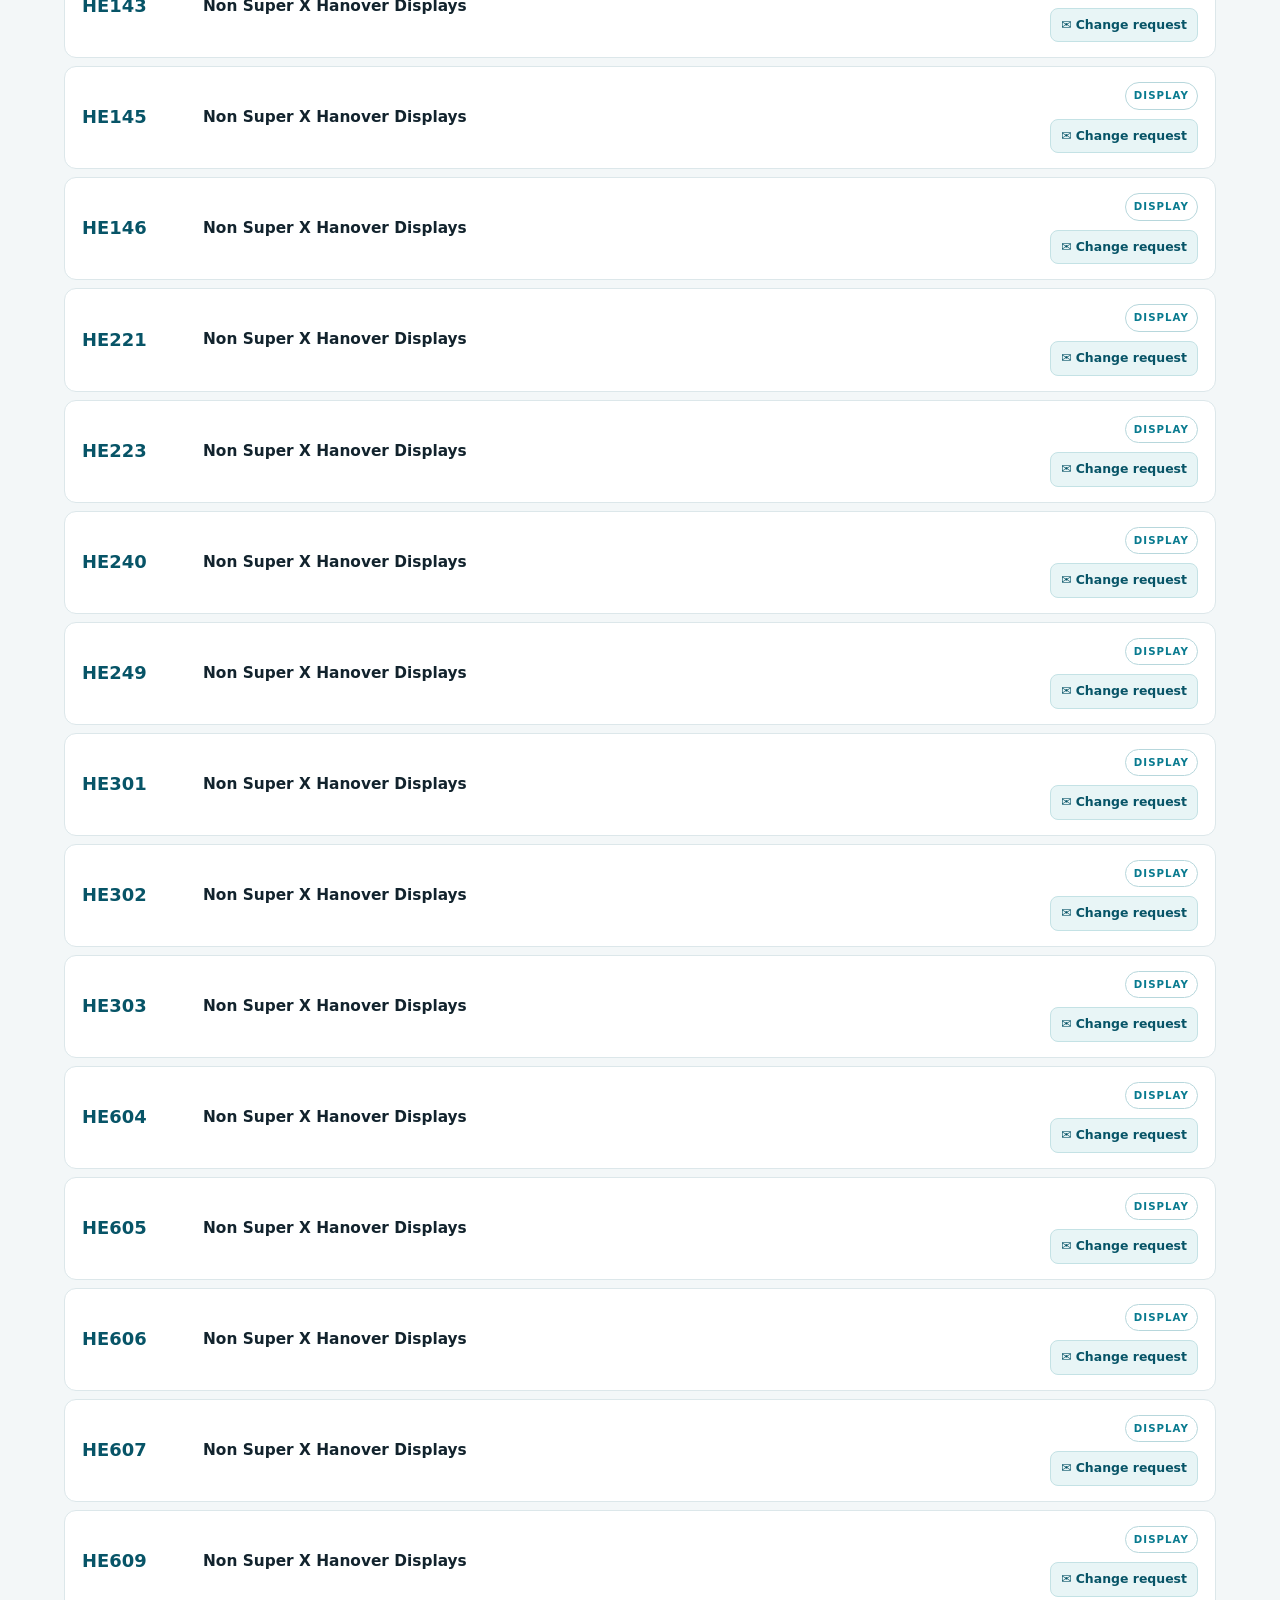
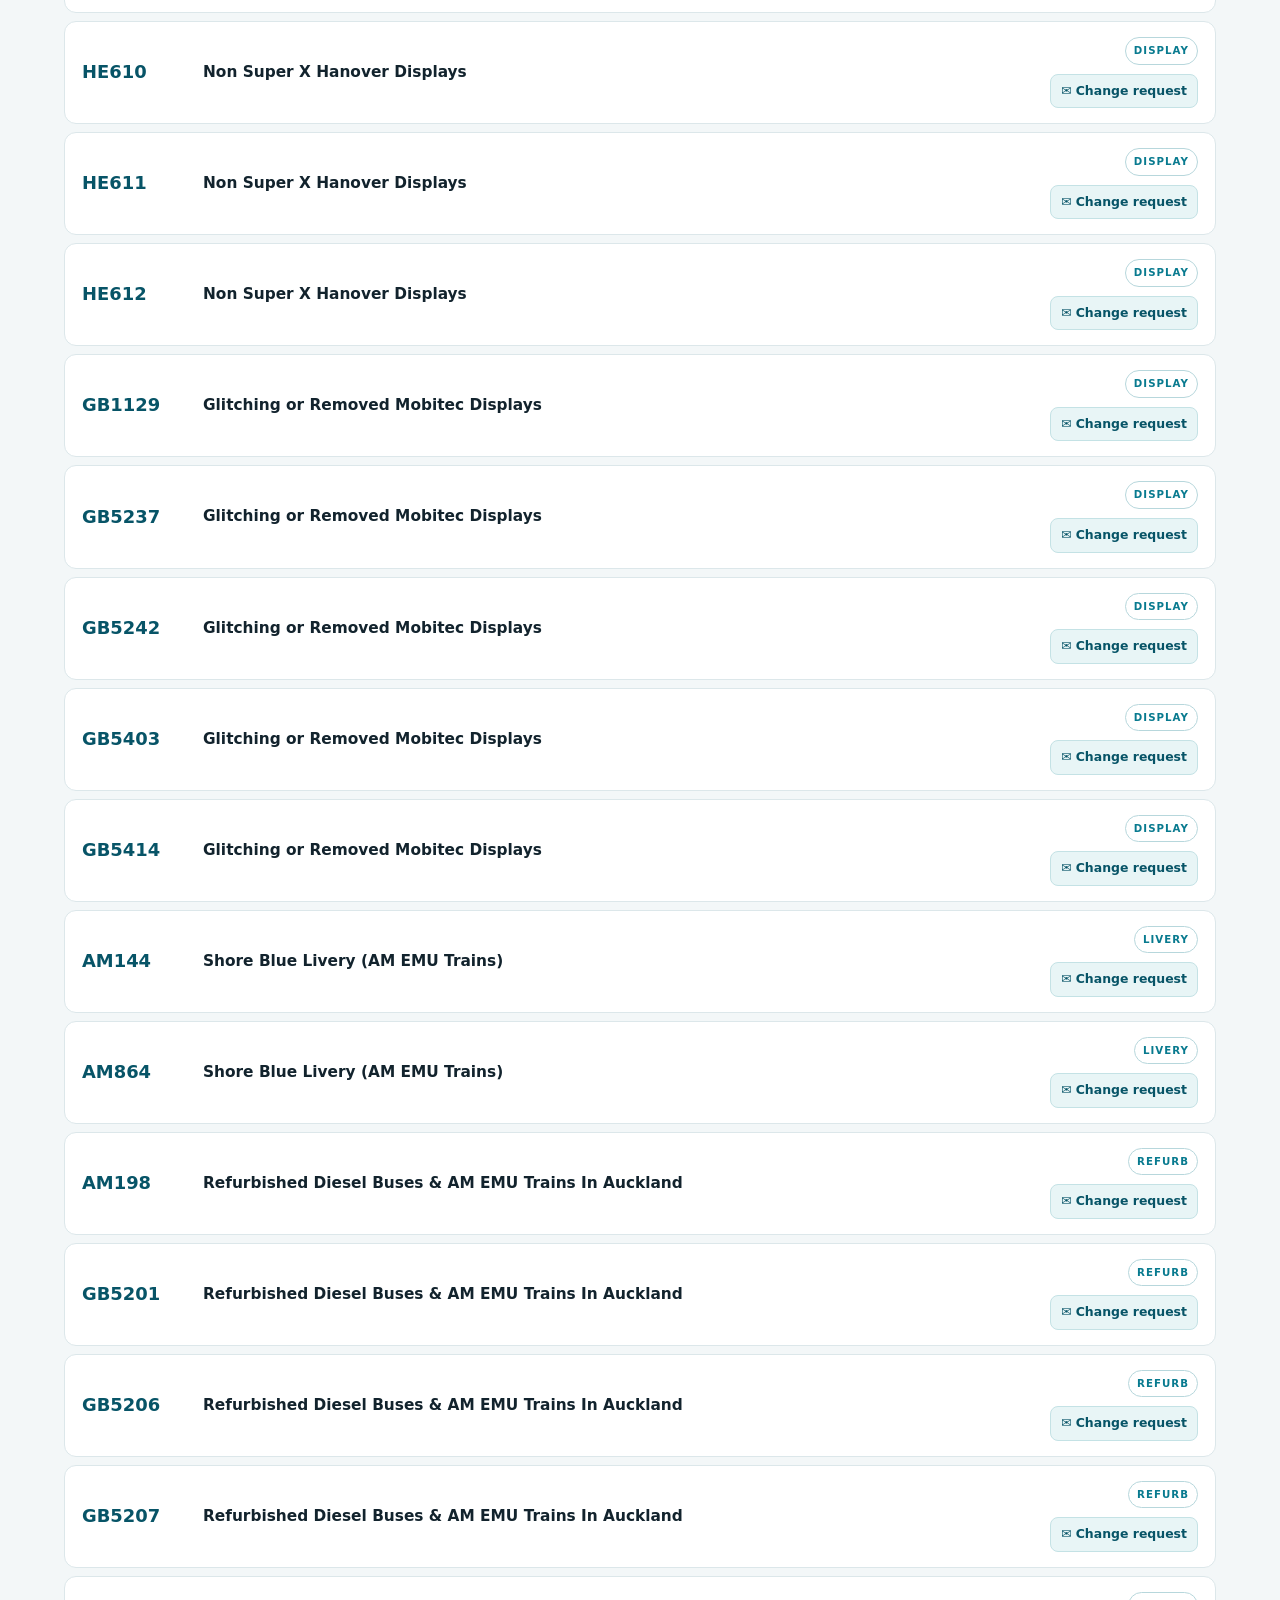
==== commit b44e2346: "Update index.html" ====
--- a/index.html
+++ b/index.html
@@ -255,7 +255,7 @@
     <strong>nzbustrainfleetdatabase.co.nz</strong>
     <span>New Zealand Bus & Train Fleet Database</span>
   </div>
-  <span>Last Updated • 13/10/26, 18:06 (GMT+13)</span>
+  <span>Last Updated • 14/10/26, 21:20 (GMT+13)</span>
 </footer>
 
 <script>
@@ -435,7 +435,6 @@
   {"fleet":"GB5267","category":"Refurbished Diesel Buses & AM EMU Trains In Auckland","detail":""},
   {"fleet":"GB5401","category":"Refurbished Diesel Buses & AM EMU Trains In Auckland","detail":""},
   {"fleet":"GB5402","category":"Refurbished Diesel Buses & AM EMU Trains In Auckland","detail":""},
-  {"fleet":"GB5404","category":"Refurbished Diesel Buses & AM EMU Trains In Auckland","detail":""},
   {"fleet":"GB5405","category":"Refurbished Diesel Buses & AM EMU Trains In Auckland","detail":""},
   {"fleet":"GB5407","category":"Refurbished Diesel Buses & AM EMU Trains In Auckland","detail":""},
   {"fleet":"GB5410","category":"Refurbished Diesel Buses & AM EMU Trains In Auckland","detail":""},
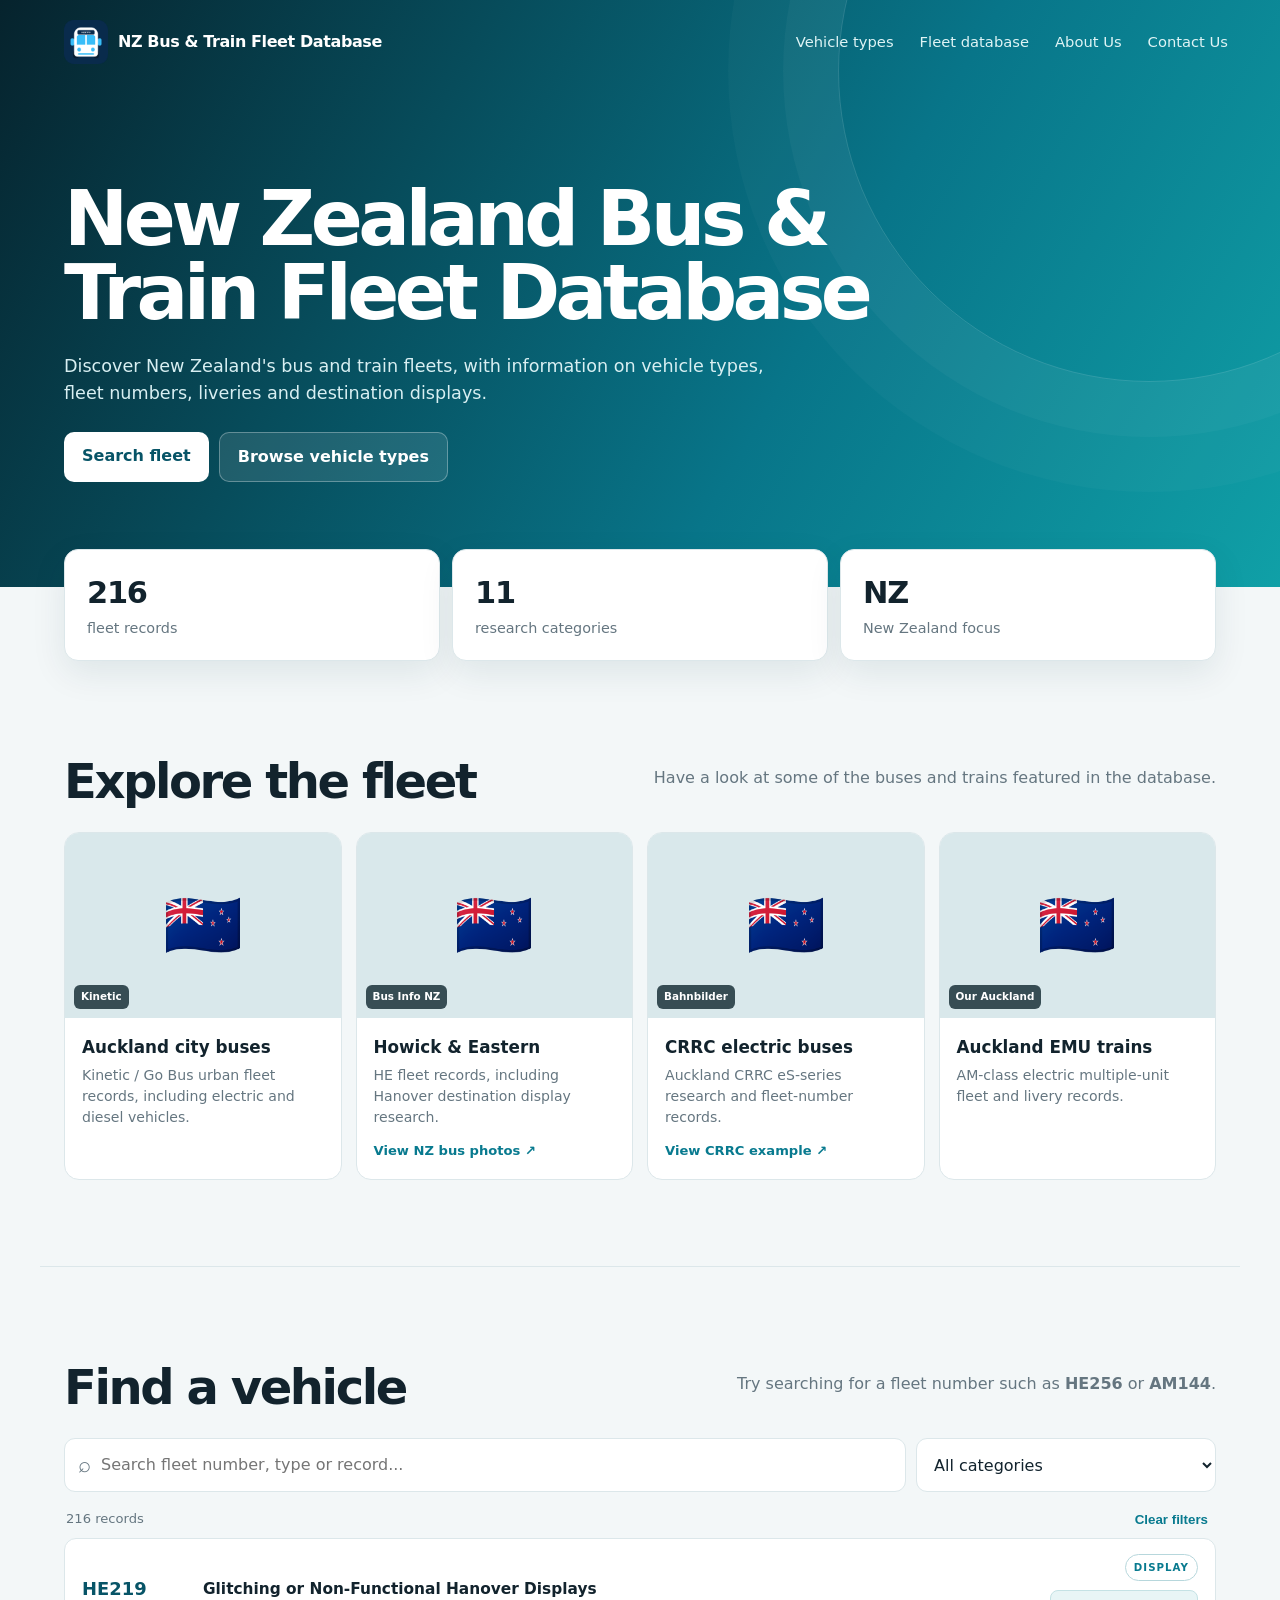
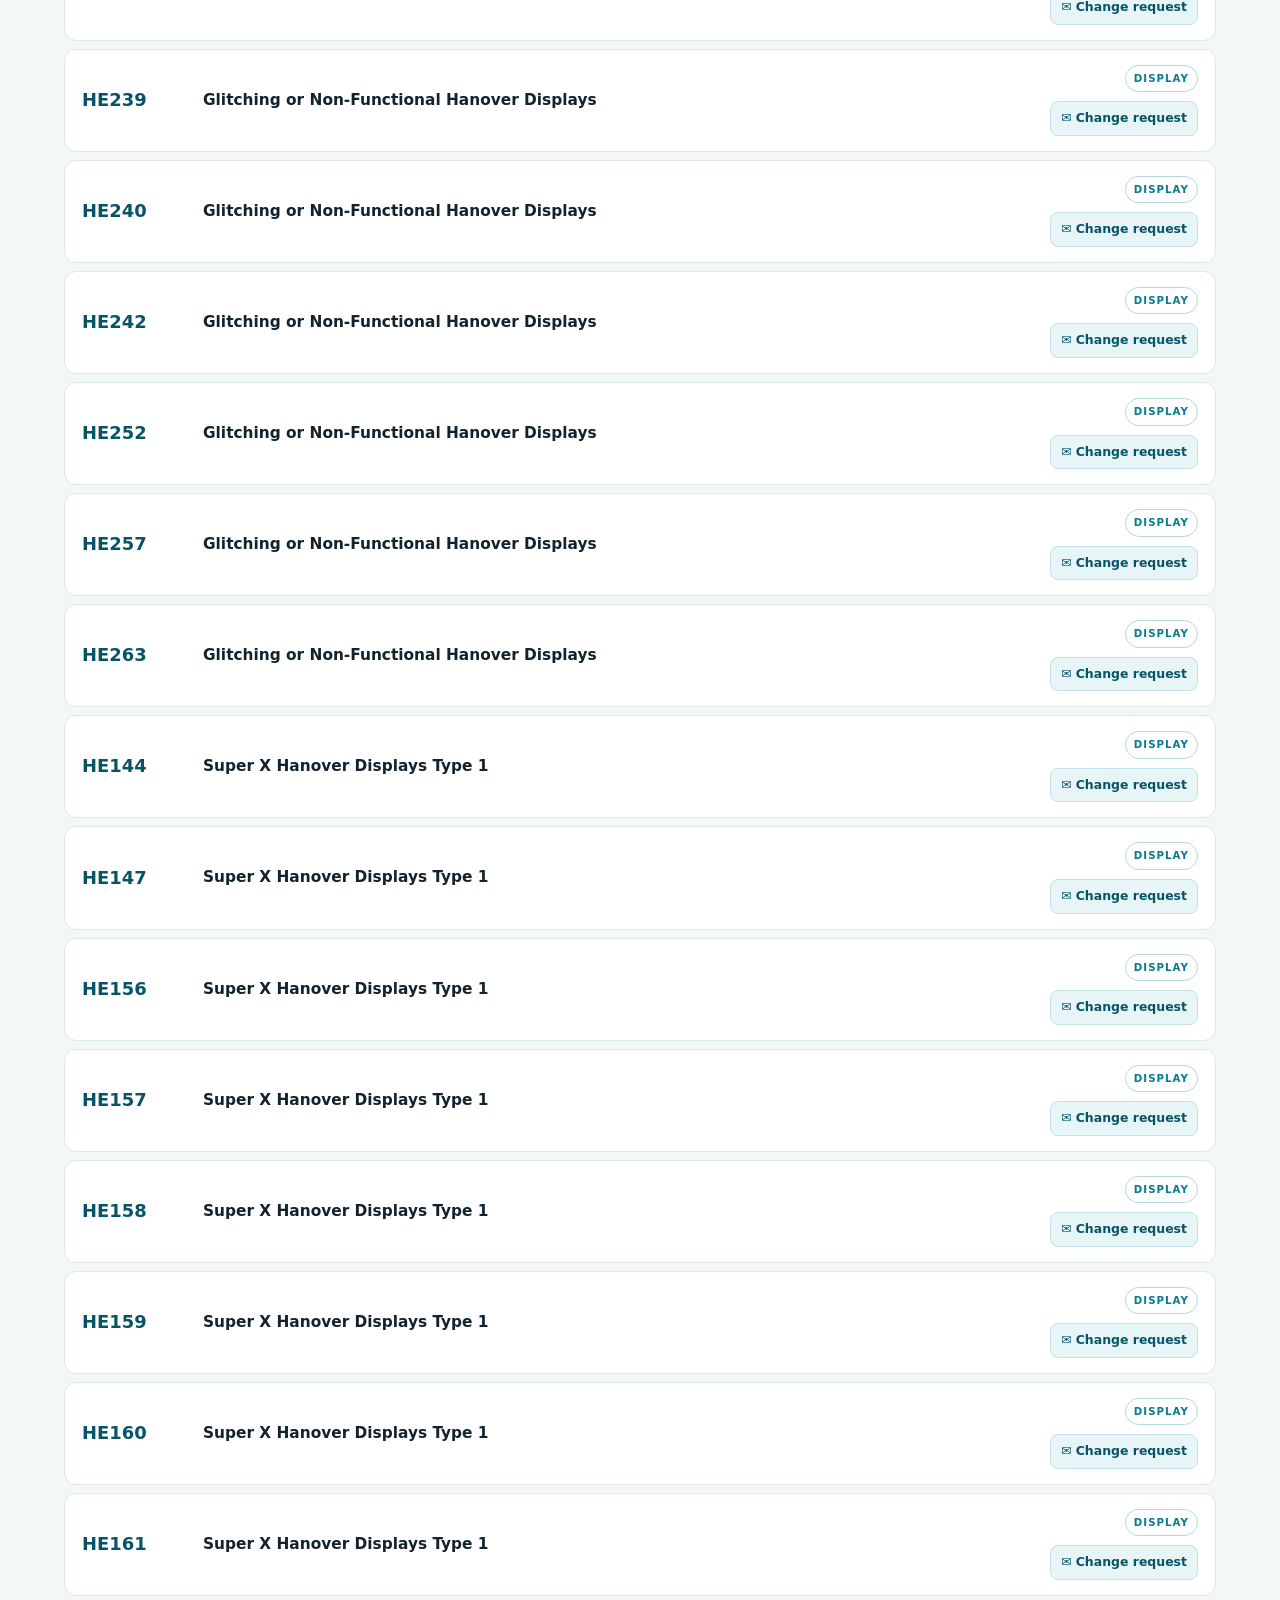
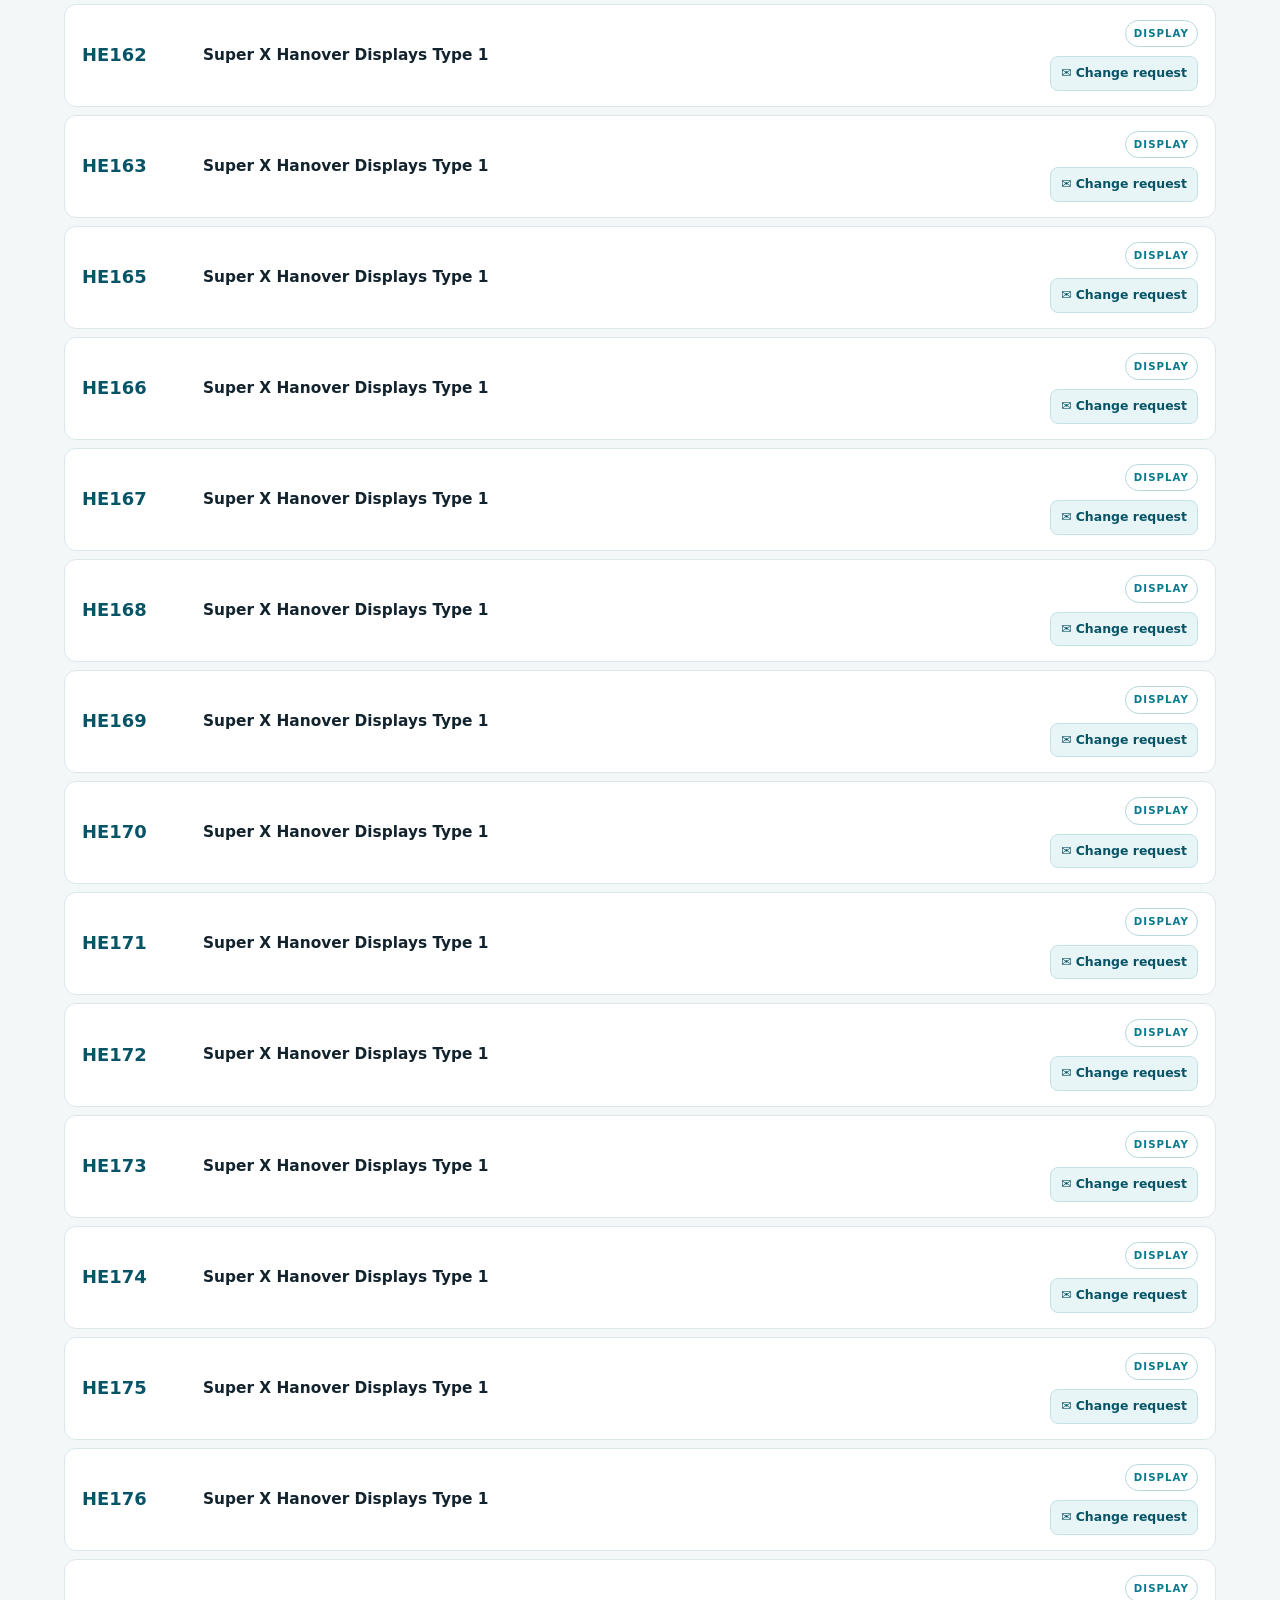
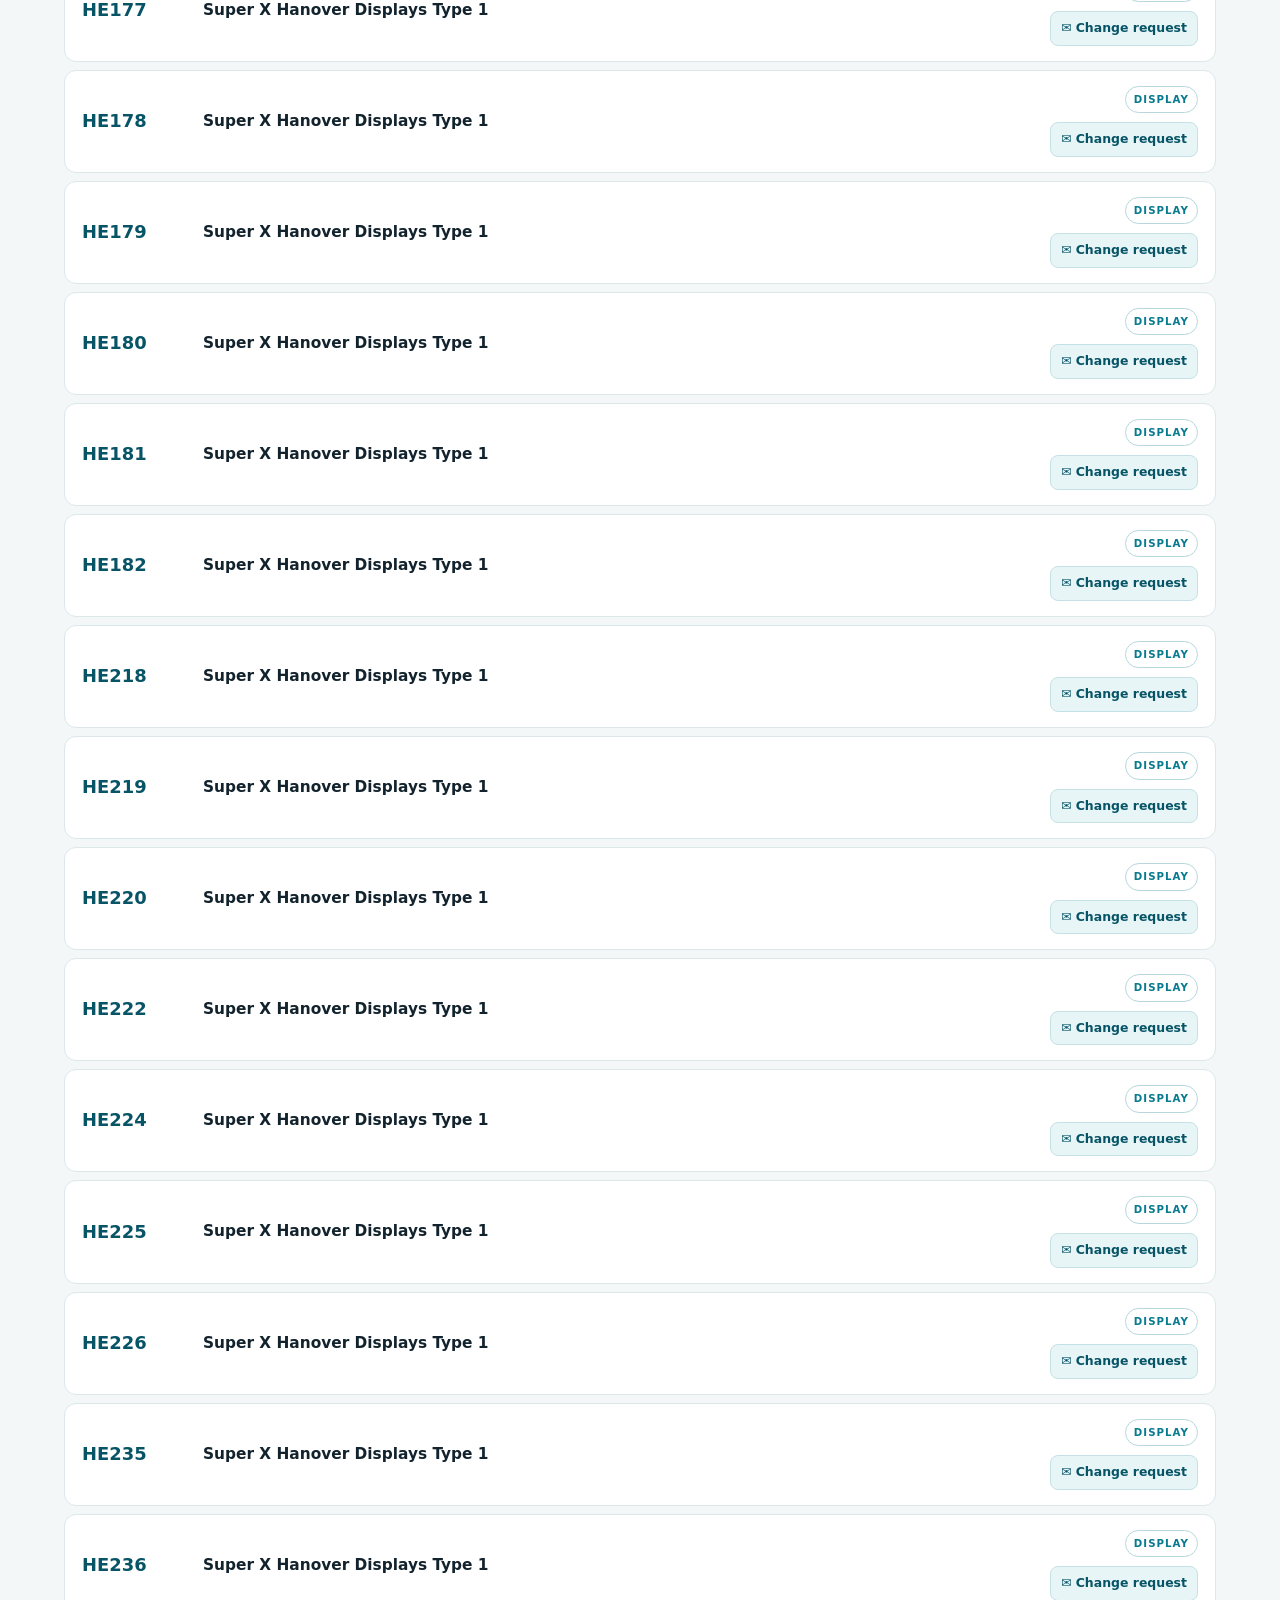
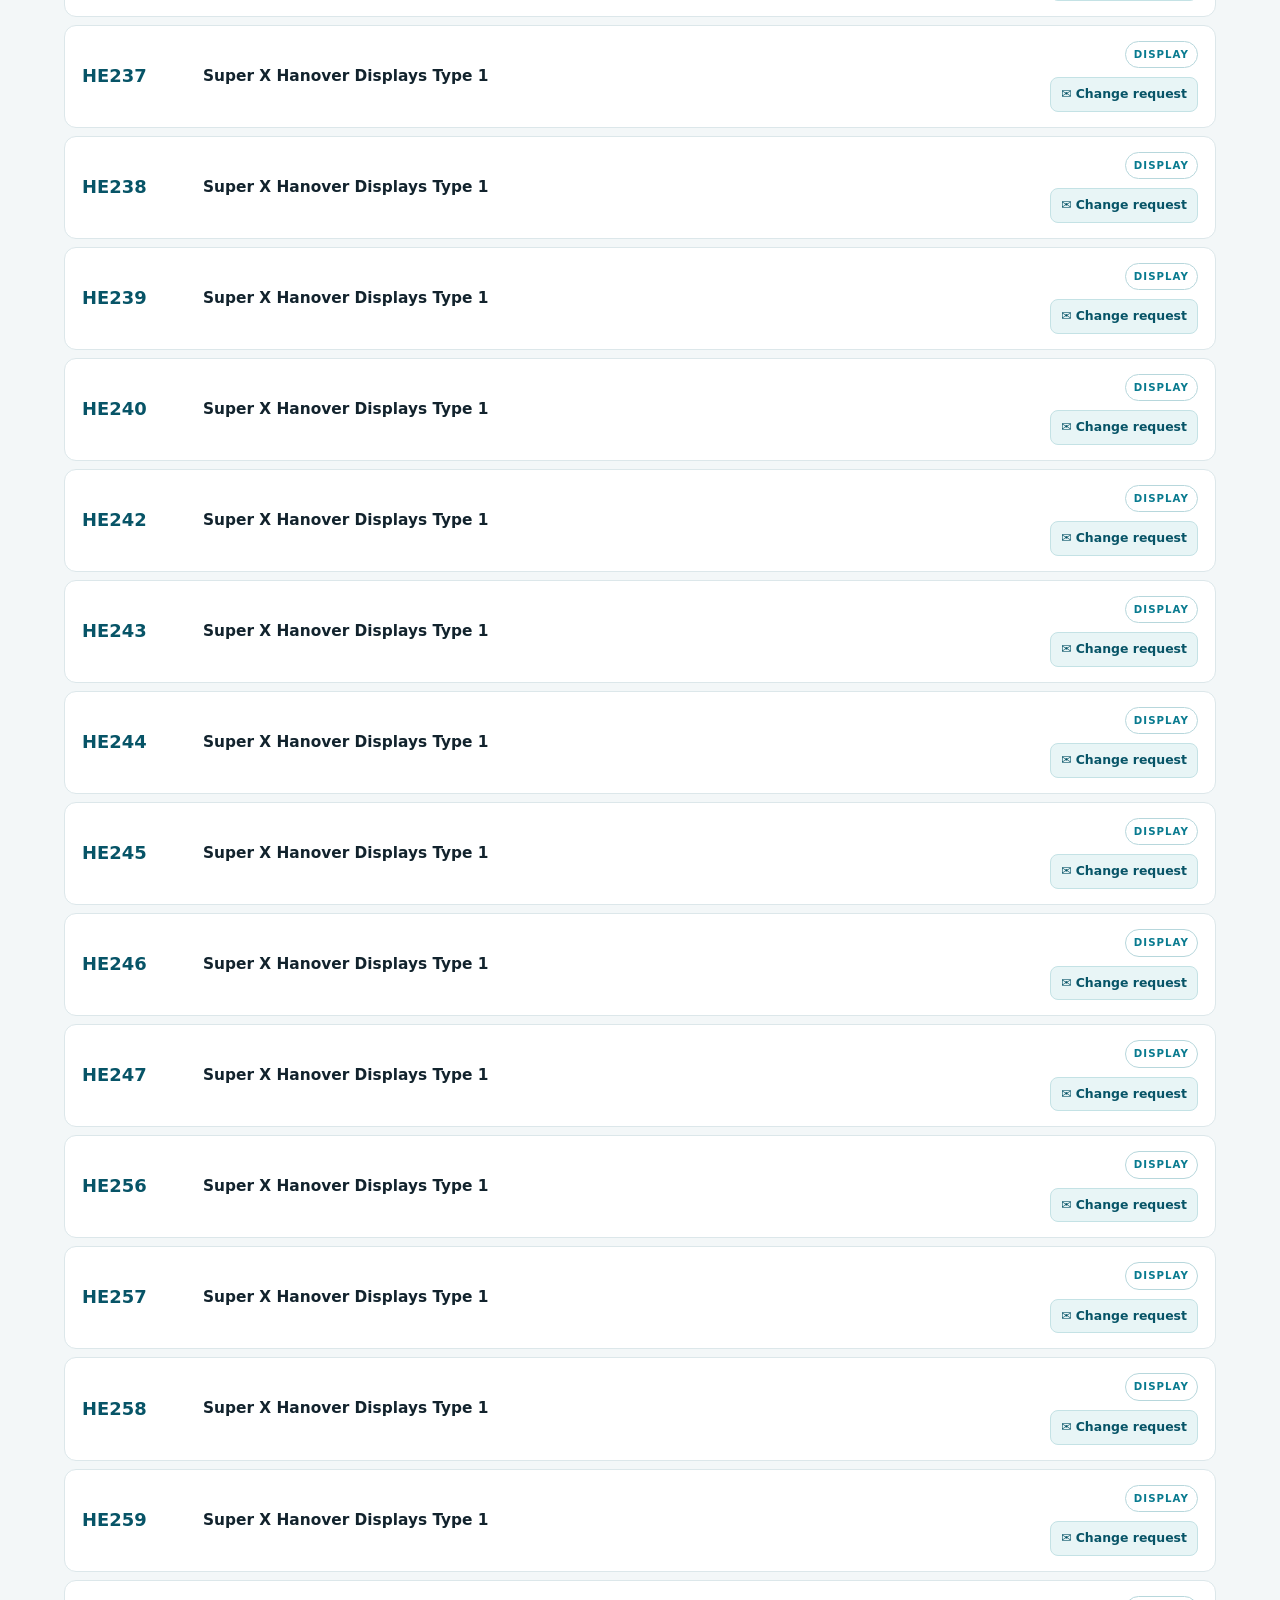
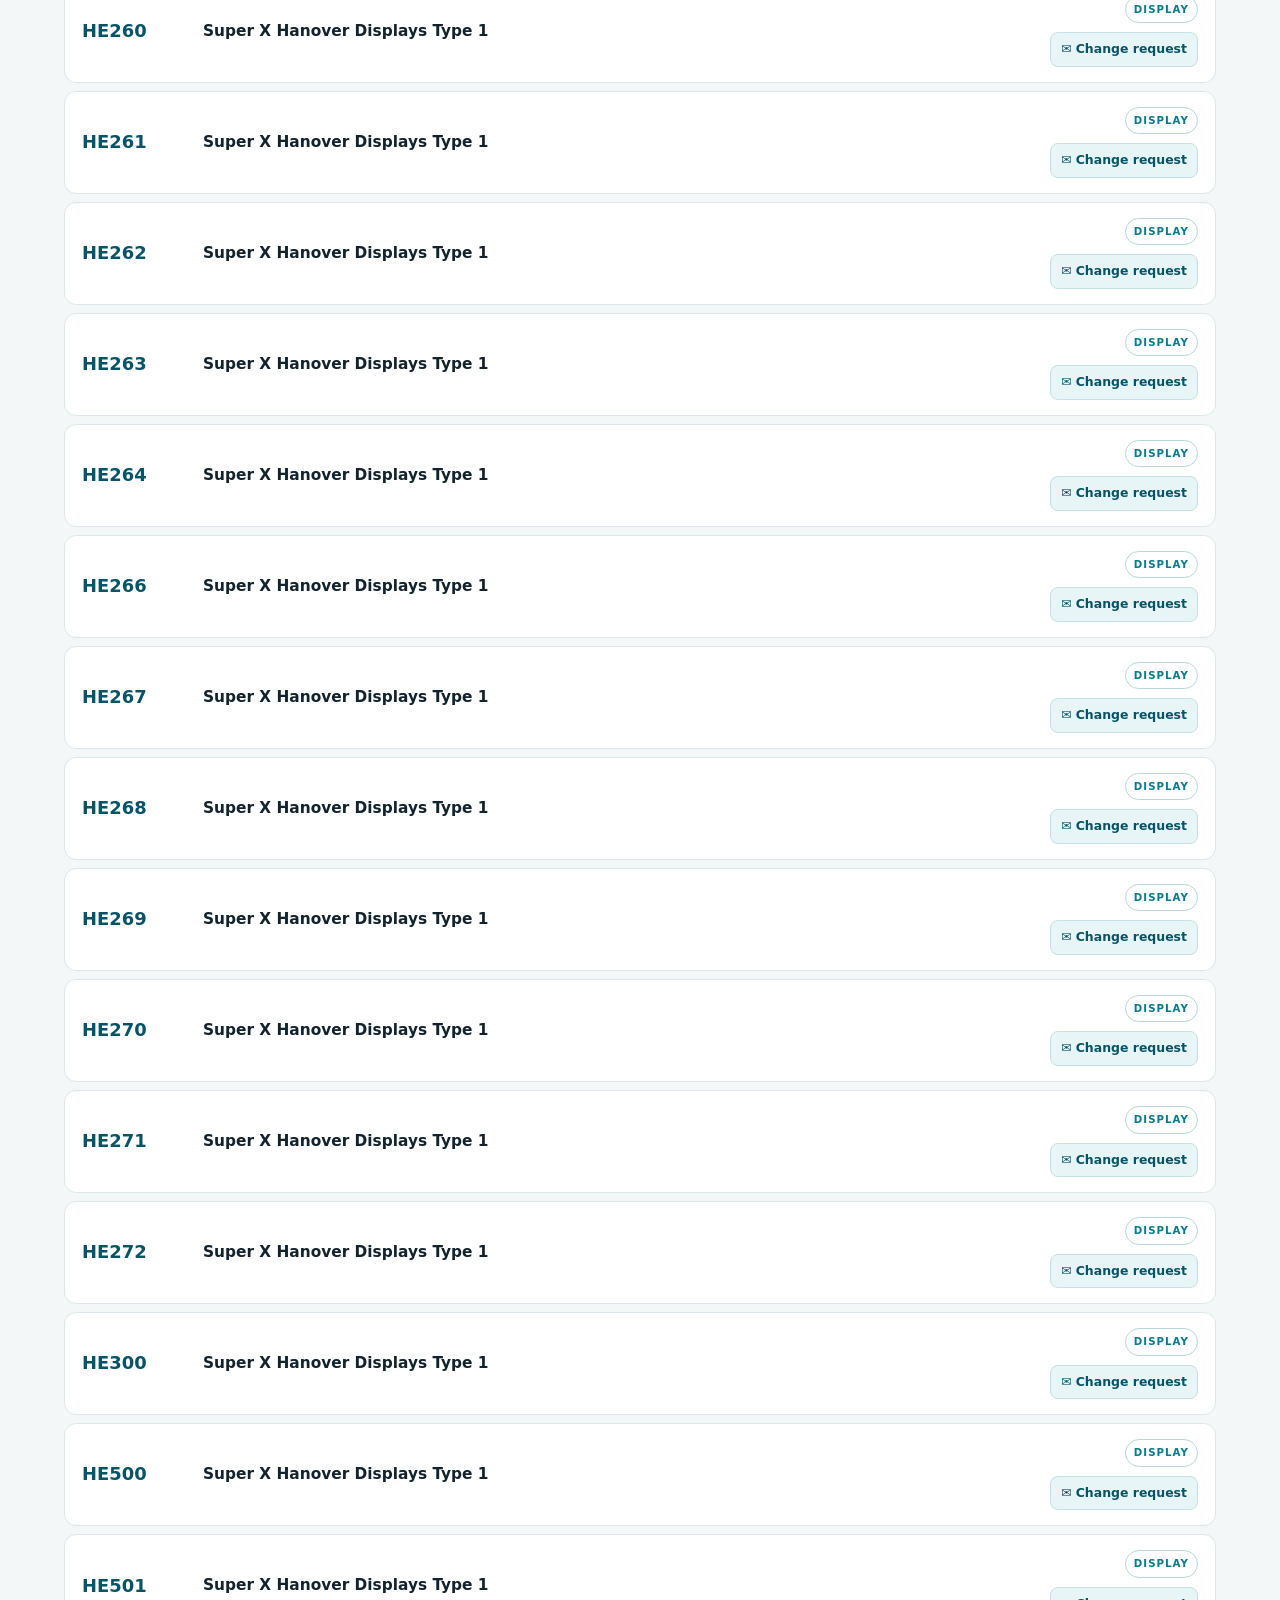
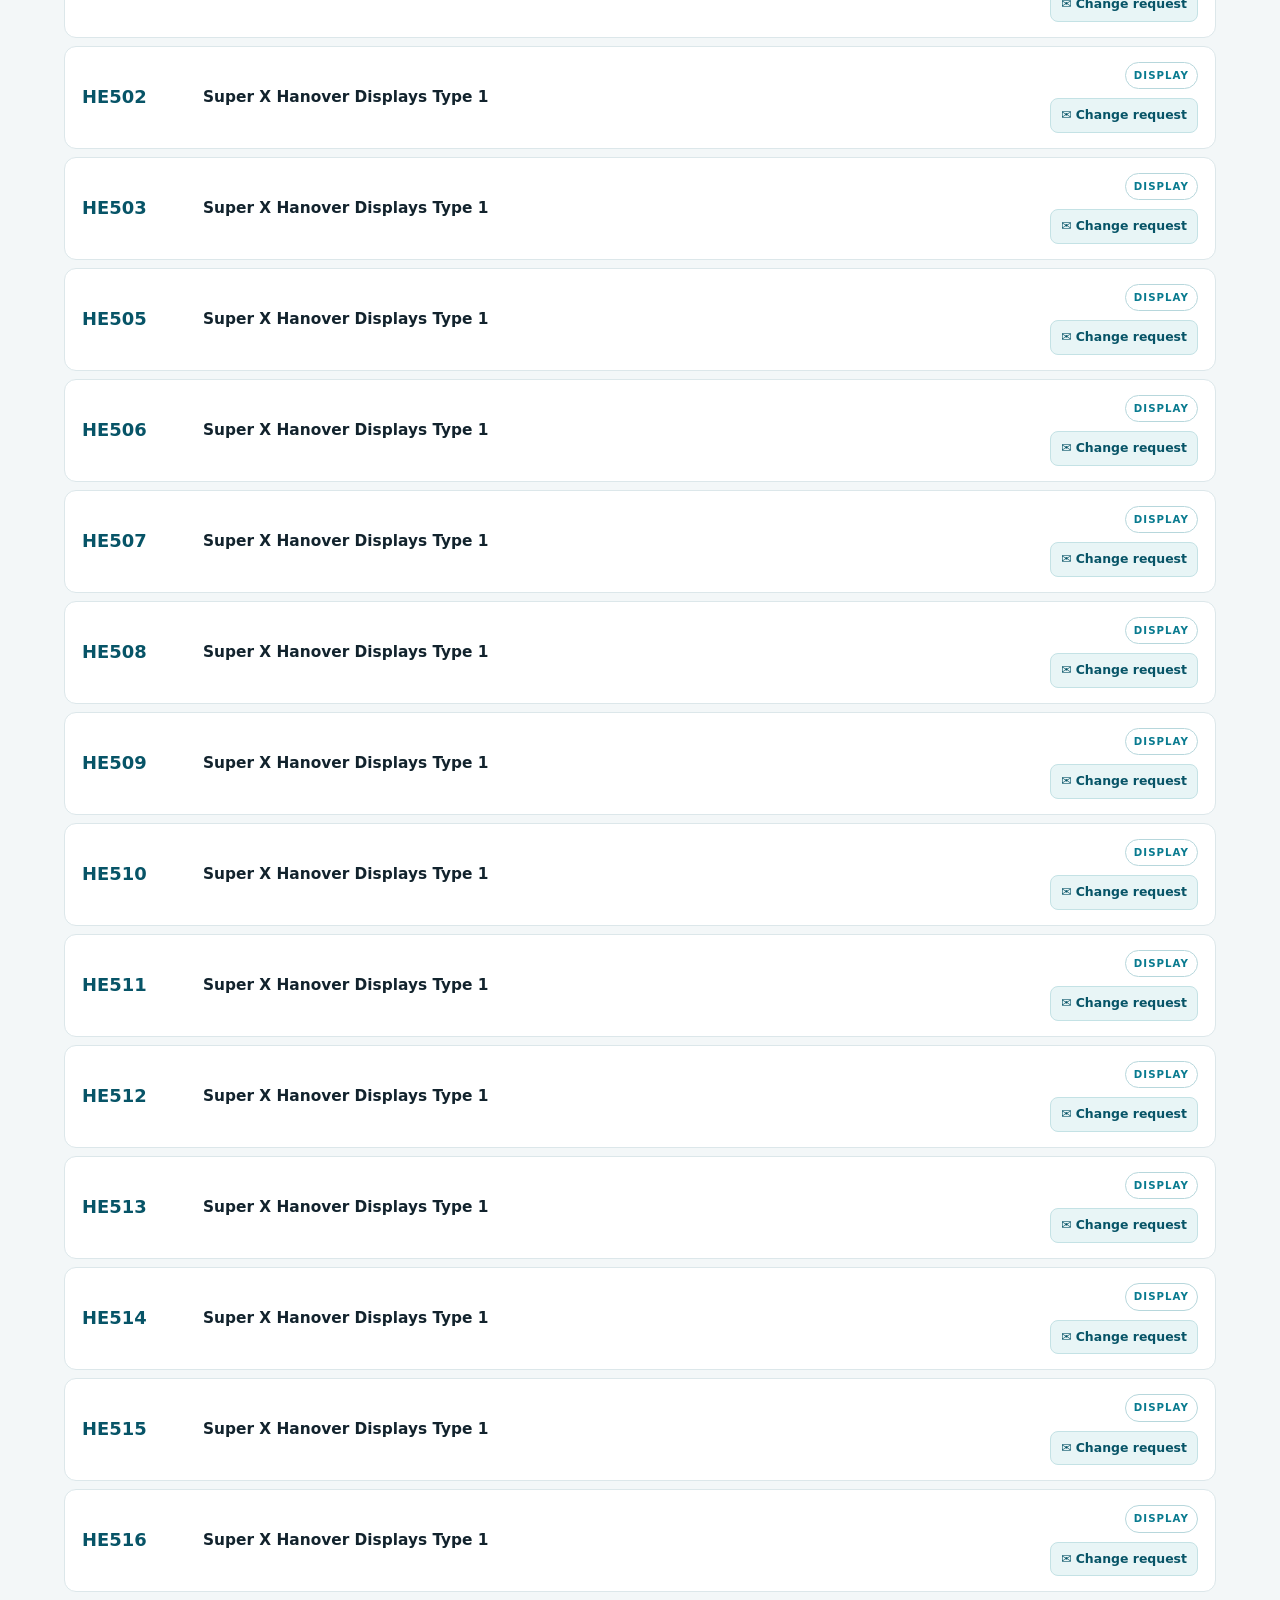
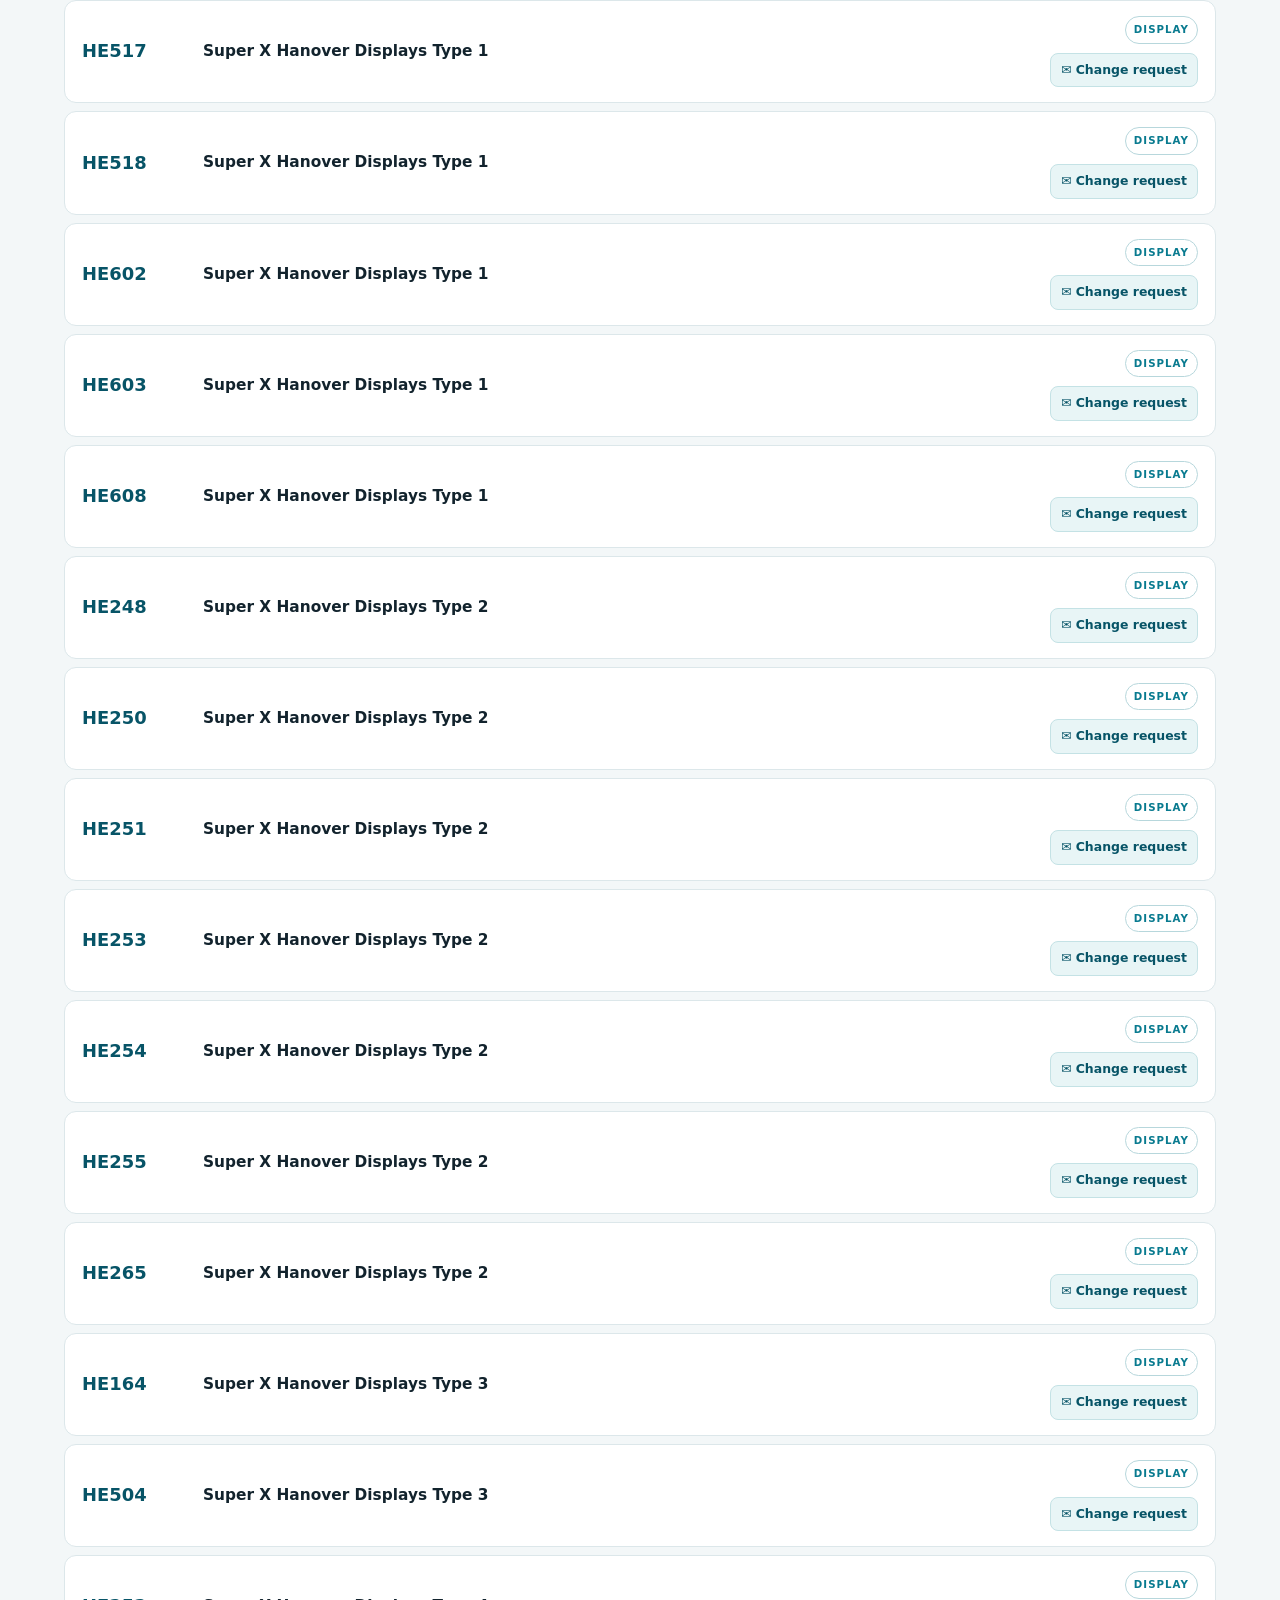
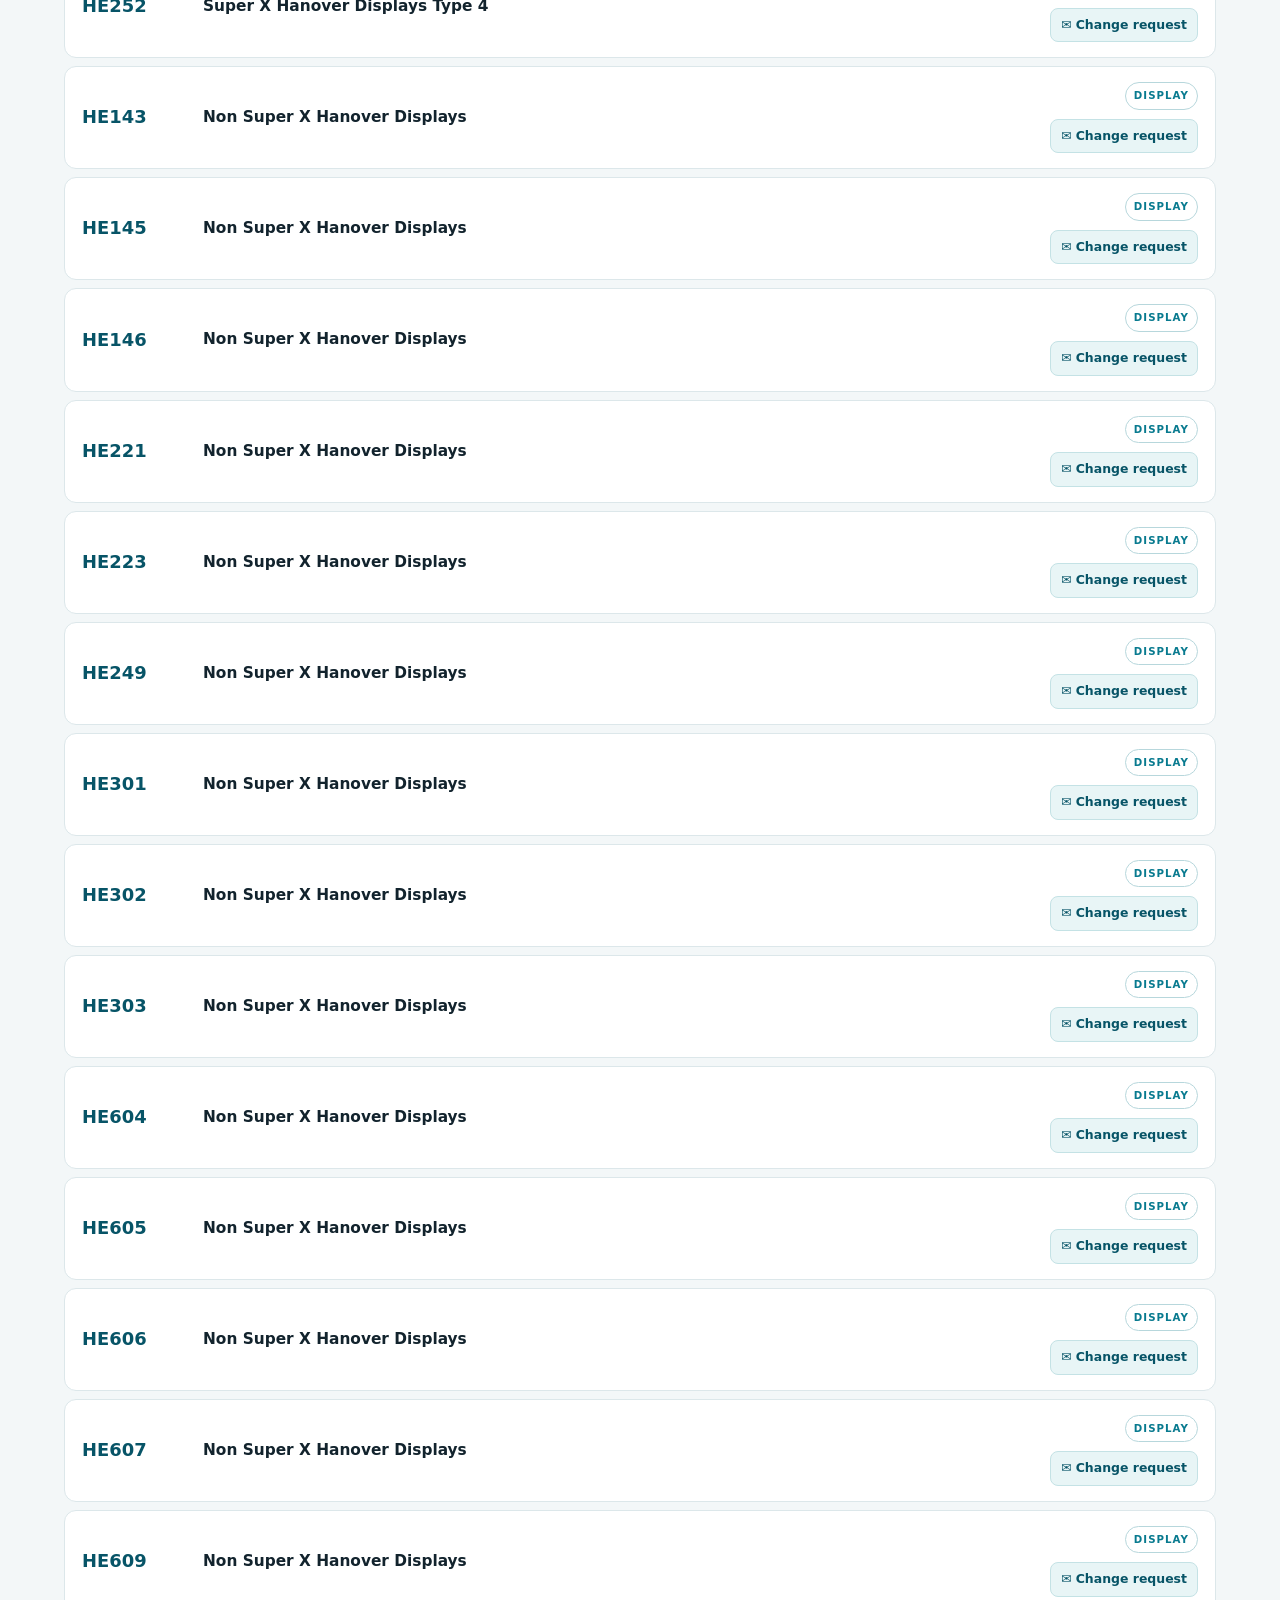
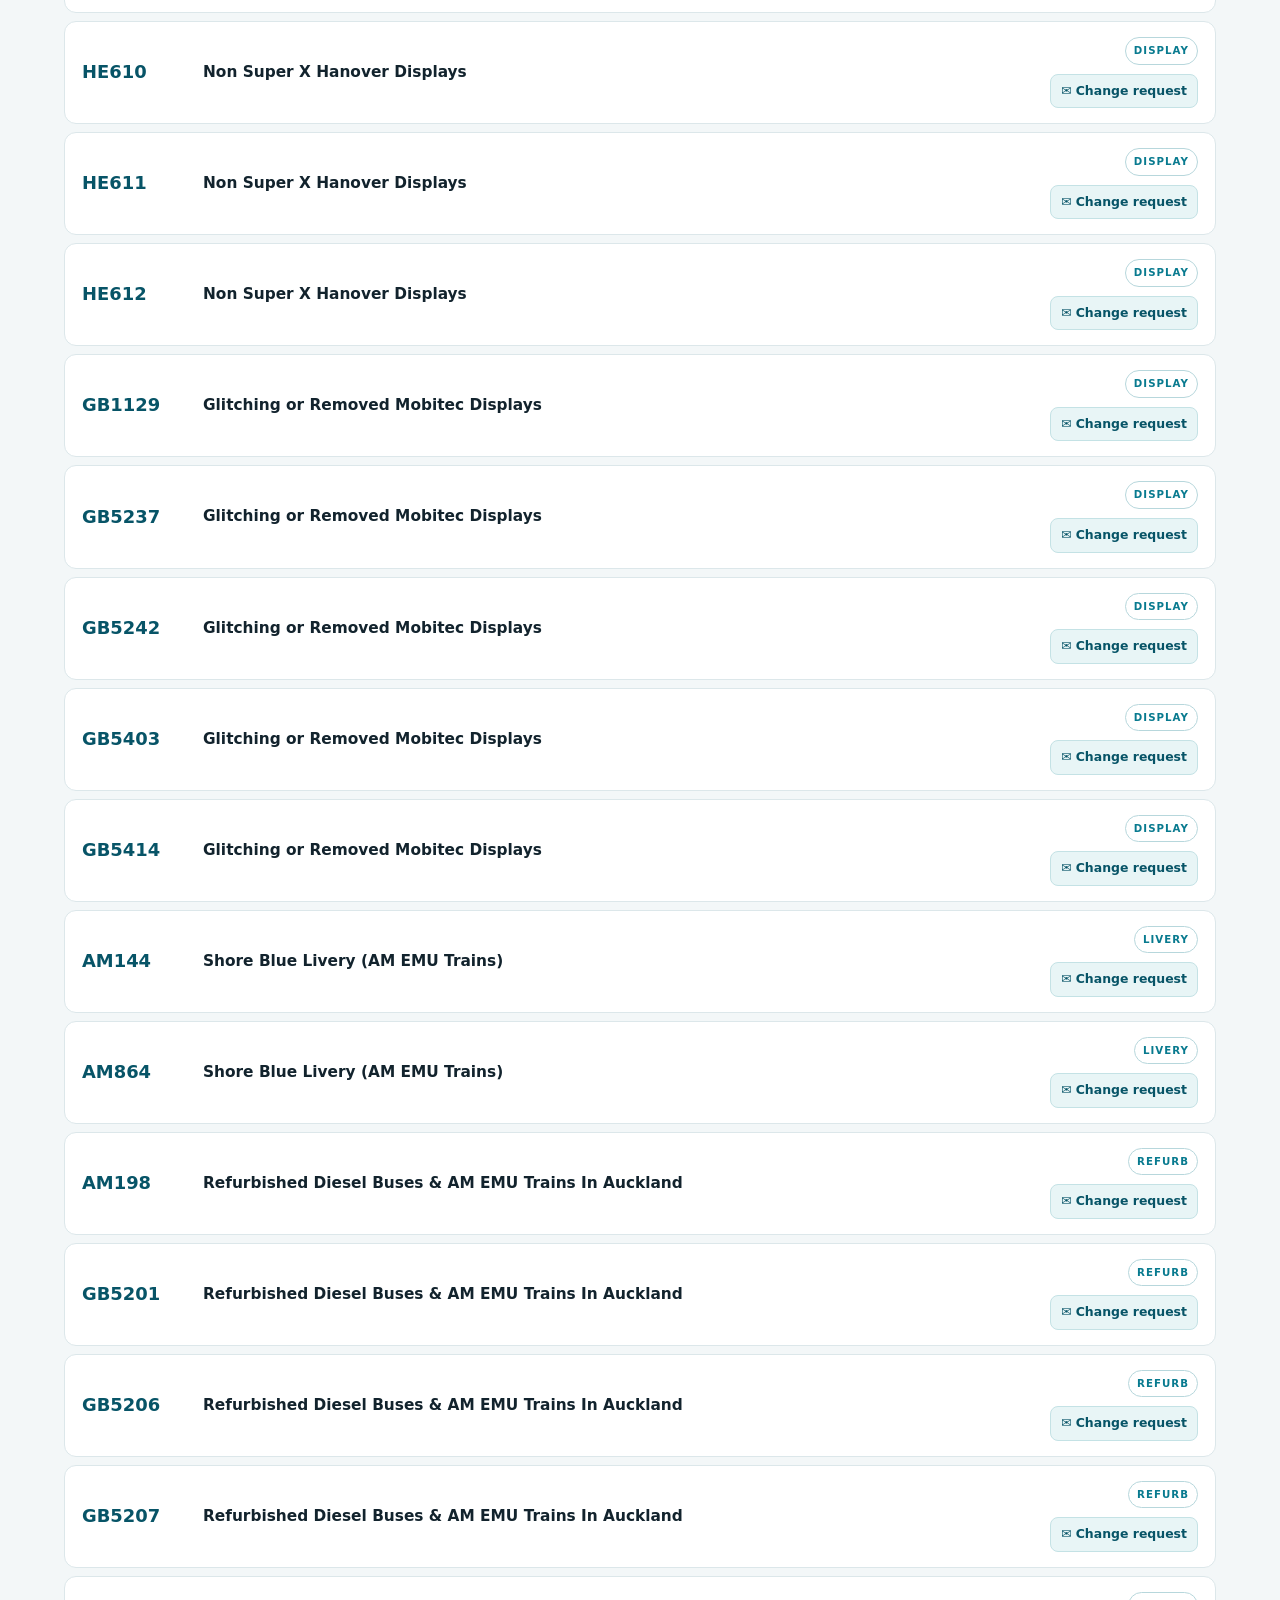
==== commit e63fff81: "Update index.html" ====
--- a/index.html
+++ b/index.html
@@ -255,7 +255,7 @@
     <strong>nzbustrainfleetdatabase.co.nz</strong>
     <span>New Zealand Bus & Train Fleet Database</span>
   </div>
-  <span>Last Updated • 14/10/26, 21:20 (GMT+13)</span>
+  <span>Last Updated • 15/10/26, 16:16 (GMT+13)</span>
 </footer>
 
 <script>
@@ -308,6 +308,7 @@
   {"fleet":"HE237","category":"Super X Hanover Displays Type 1","detail":""},
   {"fleet":"HE238","category":"Super X Hanover Displays Type 1","detail":""},
   {"fleet":"HE239","category":"Super X Hanover Displays Type 1","detail":""},
+  {"fleet":"HE240","category":"Super X Hanover Displays Type 1","detail":""},
   {"fleet":"HE242","category":"Super X Hanover Displays Type 1","detail":""},
   {"fleet":"HE243","category":"Super X Hanover Displays Type 1","detail":""},
   {"fleet":"HE244","category":"Super X Hanover Displays Type 1","detail":""},
@@ -371,7 +372,6 @@
   {"fleet":"HE146","category":"Non Super X Hanover Displays","detail":""},
   {"fleet":"HE221","category":"Non Super X Hanover Displays","detail":""},
   {"fleet":"HE223","category":"Non Super X Hanover Displays","detail":""},
-  {"fleet":"HE240","category":"Non Super X Hanover Displays","detail":""},
   {"fleet":"HE249","category":"Non Super X Hanover Displays","detail":""},
   {"fleet":"HE301","category":"Non Super X Hanover Displays","detail":""},
   {"fleet":"HE302","category":"Non Super X Hanover Displays","detail":""},
--- a/style.css
+++ b/style.css
@@ -1,9 +1,18 @@
 
 :root {
-  --ink:#12232d; --muted:#657680; --line:#dce7ea; --paper:#f3f7f8;
-  --card:#fff; --accent:#087a8f; --accent-dark:#075467; --dark:#081d26;
-}
-*{box-sizing:border-box}
+  --ink: #12232d;
+  --muted: #657680;
+  --line: #dce7ea;
+  --paper: #f3f7f8;
+  --card: #fff;
+  --accent: #087a8f;
+  --accent-dark: #075467;
+  --dark: #081d26;
+}
+
+* {
+  box-sizing: border-box;
+}
 
 html {
   scroll-behavior: auto;
@@ -14,64 +23,53 @@
 body {
   margin: 0;
   padding: 0;
-}
-body{margin:0;background:var(--paper);color:var(--ink);font-family:Inter,ui-sans-serif,system-ui,-apple-system,"Segoe UI",sans-serif;line-height:1.5}
-.hero{color:#fff;background:linear-gradient(120deg,#06232d,#087589 62%,#10a0a7);position:relative;overflow:hidden}
-.hero:after{content:"";position:absolute;right:-180px;top:-240px;width:620px;height:620px;border:1px solid rgba(255,255,255,.15);border-radius:50%;box-shadow:0 0 0 55px rgba(255,255,255,.03),0 0 0 110px rgba(255,255,255,.025)}
-.nav{max-width:1200px;margin:auto;padding:20px 24px;display:flex;align-items:center;position:relative;z-index:2}
-.brand{font-weight:850;color:#fff;text-decoration:none;letter-spacing:-.025em}
-.navlinks{margin-left:auto;display:flex;gap:26px}.navlinks a{color:#dff4f5;text-decoration:none;font-size:.92rem}
-.hero-inner{max-width:1200px;margin:auto;padding:88px 24px 105px;position:relative;z-index:2}
-.eyebrow{margin:0 0 10px;font-size:.72rem;font-weight:850;letter-spacing:.17em;opacity:.76}
-h1{font-size:clamp(2.55rem,6vw,5.35rem);line-height:.96;letter-spacing:-.06em;max-width:940px;margin:0 0 24px}
-.subtitle{max-width:730px;color:#d8eff2;font-size:1.1rem}
-.hero-actions{display:flex;gap:10px;flex-wrap:wrap;margin-top:26px}
-.button{display:inline-block;padding:12px 18px;border-radius:10px;background:#fff;color:var(--accent-dark);text-decoration:none;font-weight:800}
-.button.secondary{background:rgba(255,255,255,.1);color:#fff;border:1px solid rgba(255,255,255,.3)}
-.quick-stats{max-width:1200px;margin:-38px auto 0;padding:0 24px;display:grid;grid-template-columns:repeat(3,1fr);gap:12px;position:relative;z-index:3}
-.stat{background:#fff;border:1px solid var(--line);border-radius:14px;padding:20px 22px;box-shadow:0 12px 35px rgba(9,51,62,.09)}
-.stat strong{display:block;font-size:1.9rem;letter-spacing:-.04em}.stat span{color:var(--muted);font-size:.9rem}
-.types,.database,.about{max-width:1200px;margin:auto;padding:86px 24px}
-.section-heading{display:flex;align-items:end;justify-content:space-between;gap:30px;margin-bottom:26px}
-h2{margin:0;font-size:clamp(1.9rem,4vw,3rem);letter-spacing:-.05em;line-height:1.02}.muted{color:var(--muted)}
-.type-grid{display:grid;grid-template-columns:repeat(4,1fr);gap:14px}
-.type-card{background:#fff;border:1px solid var(--line);border-radius:15px;overflow:hidden;transition:transform .18s,box-shadow .18s}
-.type-card:hover{transform:translateY(-3px);box-shadow:0 14px 32px rgba(9,51,62,.1)}
-.type-image-wrap{height:185px;background:#d9e8eb;position:relative;overflow:hidden}
-.type-image-wrap img{width:100%;height:100%;object-fit:cover;display:block}
-.type-image-wrap.image-fallback:before{content:"🇳🇿";font-size:4rem;position:absolute;inset:0;display:grid;place-items:center}
-.image-label{position:absolute;bottom:9px;left:9px;background:rgba(5,29,38,.76);color:#fff;padding:4px 7px;border-radius:6px;font-size:.65rem;font-weight:750}
-.type-body{padding:17px}.type-body h3{margin:0 0 5px;font-size:1.05rem}.type-body p{margin:0 0 10px;color:var(--muted);font-size:.88rem}.type-body a{font-size:.82rem;color:var(--accent);font-weight:750;text-decoration:none}
-.database{border-top:1px solid var(--line)}
-.controls{display:grid;grid-template-columns:1fr 300px;gap:10px}
-.search-wrap{display:flex;align-items:center;background:#fff;border:1px solid var(--line);border-radius:11px;padding:0 13px}.search-wrap span{font-size:1.4rem;color:var(--muted)}
-input,select{width:100%;font:inherit;color:var(--ink);background:#fff;border:1px solid var(--line);border-radius:11px;outline:none;padding:14px 13px}input{border:0;padding-left:10px}.search-wrap:focus-within{border-color:#82bbc4;box-shadow:0 0 0 3px rgba(8,122,143,.08)}
-.result-bar{display:flex;justify-content:space-between;align-items:center;margin:17px 2px 9px;color:var(--muted);font-size:.82rem}
-.result-bar button{border:0;background:transparent;color:var(--accent);font-weight:800;cursor:pointer}
-.results{display:grid;gap:8px}
-.record{background:#fff;border:1px solid var(--line);border-radius:12px;padding:15px 17px;display:grid;grid-template-columns:105px 1fr auto;gap:16px;align-items:center}
-.fleet{font-size:1.12rem;font-weight:900;color:var(--accent-dark)}.record-main h3{font-size:.96rem;margin:0}.record-main p{font-size:.84rem;color:var(--muted);margin:3px 0 0}
-.tag{font-size:.64rem;font-weight:900;letter-spacing:.1em;color:var(--accent);border:1px solid #b7d7dc;border-radius:999px;padding:5px 8px}
-.no-results{text-align:center;padding:30px;background:#fff;border:1px solid var(--line);border-radius:12px;color:var(--muted)}
-.about{border-top:1px solid var(--line)}.about>p:not(.eyebrow){max-width:780px;color:var(--muted);font-size:1.03rem}
-.feature-grid{display:grid;grid-template-columns:repeat(4,1fr);gap:12px;margin-top:28px}
-.feature-grid>div{background:#fff;border:1px solid var(--line);border-radius:13px;padding:19px}.icon{display:block;font-size:1.5rem;margin-bottom:10px}.feature-grid b,.feature-grid small{display:block}.feature-grid small{color:var(--muted);margin-top:4px}
-footer{background:var(--dark);color:#d6e5e9;padding:27px max(24px,calc((100% - 1200px)/2));display:flex;justify-content:space-between;gap:20px;font-size:.82rem}
-footer span{color:#91aab2;display:block;margin-top:3px}
-@media(max-width:900px){.type-grid{grid-template-columns:repeat(2,1fr)}.feature-grid{grid-template-columns:repeat(2,1fr)}}
-@media(max-width:700px){.navlinks{display:none}.hero-inner{padding-top:58px;padding-bottom:78px}.quick-stats{grid-template-columns:1fr;margin-top:12px}.section-heading{display:block}.controls{grid-template-columns:1fr}.record{grid-template-columns:1fr auto}.record-main{grid-column:1/-1;grid-row:2}.tag{grid-column:2;grid-row:1}}
-@media(max-width:470px){.type-grid,.feature-grid{grid-template-columns:1fr}footer{display:block}footer>span{margin-top:12px}}
-
-.change-help{margin:14px 0;color:var(--muted);font-size:.9rem}.record-actions{display:flex;flex-direction:column;align-items:flex-end;gap:9px}.change-request{display:inline-block;font-size:.78rem;font-weight:800;color:var(--accent-dark);background:#e8f5f6;border:1px solid #c4e2e5;border-radius:8px;padding:7px 10px;text-decoration:none;white-space:nowrap}.change-request:hover{background:#d8eef0}
-@media(max-width:700px){.record-actions{grid-column:1/-1;grid-row:3;flex-direction:row;align-items:center;justify-content:space-between}.change-request{white-space:normal}}
-
-/* Website logo and header brand */
+  background: var(--paper);
+  color: var(--ink);
+  font-family: Inter, ui-sans-serif, system-ui, -apple-system, "Segoe UI", sans-serif;
+  line-height: 1.5;
+}
+
+/* Header */
+.hero {
+  color: #fff;
+  background: linear-gradient(120deg, #06232d, #087589 62%, #10a0a7);
+  position: relative;
+  overflow: hidden;
+}
+
+.hero:after {
+  content: "";
+  position: absolute;
+  right: -180px;
+  top: -240px;
+  width: 620px;
+  height: 620px;
+  border: 1px solid rgba(255, 255, 255, .15);
+  border-radius: 50%;
+  box-shadow: 0 0 0 55px rgba(255, 255, 255, .03),
+              0 0 0 110px rgba(255, 255, 255, .025);
+}
+
+.nav {
+  max-width: 1200px;
+  margin: auto;
+  padding: 20px 24px;
+  display: flex;
+  align-items: center;
+  position: relative;
+  z-index: 2;
+}
+
+/* Website logo and title */
 .brand {
   display: inline-flex;
   align-items: center;
   gap: 10px;
+  min-width: 0;
+  font-weight: 850;
+  color: #fff;
   text-decoration: none;
-  min-width: 0;
+  letter-spacing: -.025em;
 }
 
 .brand-logo {
@@ -82,11 +80,494 @@
   object-fit: contain;
 }
 
-/* Keep the brand tidy on small screens */
+/* Navigation links moved further right */
+.navlinks {
+  margin-left: auto;
+  display: flex;
+  gap: 26px;
+  transform: translateX(12px);
+}
+
+.navlinks a {
+  color: #dff4f5;
+  text-decoration: none;
+  font-size: .92rem;
+}
+
+.navlinks a:hover {
+  color: #fff;
+  text-decoration: underline;
+}
+
+/* Main hero content */
+.hero-inner {
+  max-width: 1200px;
+  margin: auto;
+  padding: 88px 24px 105px;
+  position: relative;
+  z-index: 2;
+}
+
+.hero-copy {
+  max-width: 940px;
+}
+
+.eyebrow {
+  margin: 0 0 10px;
+  font-size: .72rem;
+  font-weight: 850;
+  letter-spacing: .17em;
+  opacity: .76;
+}
+
+h1 {
+  font-size: clamp(2.55rem, 6vw, 5.35rem);
+  line-height: .96;
+  letter-spacing: -.06em;
+  max-width: 940px;
+  margin: 0 0 24px;
+}
+
+.subtitle {
+  max-width: 730px;
+  color: #d8eff2;
+  font-size: 1.1rem;
+}
+
+.hero-actions {
+  display: flex;
+  gap: 10px;
+  flex-wrap: wrap;
+  margin-top: 26px;
+}
+
+.button {
+  display: inline-block;
+  padding: 12px 18px;
+  border-radius: 10px;
+  background: #fff;
+  color: var(--accent-dark);
+  text-decoration: none;
+  font-weight: 800;
+}
+
+.button.secondary {
+  background: rgba(255, 255, 255, .1);
+  color: #fff;
+  border: 1px solid rgba(255, 255, 255, .3);
+}
+
+.button:hover {
+  opacity: .9;
+}
+
+/* Quick statistics */
+.quick-stats {
+  max-width: 1200px;
+  margin: -38px auto 0;
+  padding: 0 24px;
+  display: grid;
+  grid-template-columns: repeat(3, 1fr);
+  gap: 12px;
+  position: relative;
+  z-index: 3;
+}
+
+.stat {
+  background: #fff;
+  border: 1px solid var(--line);
+  border-radius: 14px;
+  padding: 20px 22px;
+  box-shadow: 0 12px 35px rgba(9, 51, 62, .09);
+}
+
+.stat strong {
+  display: block;
+  font-size: 1.9rem;
+  letter-spacing: -.04em;
+}
+
+.stat span {
+  color: var(--muted);
+  font-size: .9rem;
+}
+
+/* Sections */
+.types,
+.database,
+.about {
+  max-width: 1200px;
+  margin: auto;
+  padding: 86px 24px;
+}
+
+.section-heading {
+  display: flex;
+  align-items: end;
+  justify-content: space-between;
+  gap: 30px;
+  margin-bottom: 26px;
+}
+
+h2 {
+  margin: 0;
+  font-size: clamp(1.9rem, 4vw, 3rem);
+  letter-spacing: -.05em;
+  line-height: 1.02;
+}
+
+.muted {
+  color: var(--muted);
+}
+
+/* Vehicle type cards */
+.type-grid {
+  display: grid;
+  grid-template-columns: repeat(4, 1fr);
+  gap: 14px;
+}
+
+.type-card {
+  background: #fff;
+  border: 1px solid var(--line);
+  border-radius: 15px;
+  overflow: hidden;
+  transition: transform .18s, box-shadow .18s;
+}
+
+.type-card:hover {
+  transform: translateY(-3px);
+  box-shadow: 0 14px 32px rgba(9, 51, 62, .1);
+}
+
+.type-image-wrap {
+  height: 185px;
+  background: #d9e8eb;
+  position: relative;
+  overflow: hidden;
+}
+
+.type-image-wrap img {
+  width: 100%;
+  height: 100%;
+  object-fit: cover;
+  display: block;
+}
+
+.type-image-wrap.image-fallback:before {
+  content: "🇳🇿";
+  font-size: 4rem;
+  position: absolute;
+  inset: 0;
+  display: grid;
+  place-items: center;
+}
+
+.image-label {
+  position: absolute;
+  bottom: 9px;
+  left: 9px;
+  background: rgba(5, 29, 38, .76);
+  color: #fff;
+  padding: 4px 7px;
+  border-radius: 6px;
+  font-size: .65rem;
+  font-weight: 750;
+}
+
+.type-body {
+  padding: 17px;
+}
+
+.type-body h3 {
+  margin: 0 0 5px;
+  font-size: 1.05rem;
+}
+
+.type-body p {
+  margin: 0 0 10px;
+  color: var(--muted);
+  font-size: .88rem;
+}
+
+.type-body a {
+  font-size: .82rem;
+  color: var(--accent);
+  font-weight: 750;
+  text-decoration: none;
+}
+
+/* Fleet database */
+.database {
+  border-top: 1px solid var(--line);
+}
+
+.controls {
+  display: grid;
+  grid-template-columns: 1fr 300px;
+  gap: 10px;
+}
+
+.search-wrap {
+  display: flex;
+  align-items: center;
+  background: #fff;
+  border: 1px solid var(--line);
+  border-radius: 11px;
+  padding: 0 13px;
+}
+
+.search-wrap span {
+  font-size: 1.4rem;
+  color: var(--muted);
+}
+
+input,
+select {
+  width: 100%;
+  font: inherit;
+  color: var(--ink);
+  background: #fff;
+  border: 1px solid var(--line);
+  border-radius: 11px;
+  outline: none;
+  padding: 14px 13px;
+}
+
+input {
+  border: 0;
+  padding-left: 10px;
+}
+
+.search-wrap:focus-within {
+  border-color: #82bbc4;
+  box-shadow: 0 0 0 3px rgba(8, 122, 143, .08);
+}
+
+.result-bar {
+  display: flex;
+  justify-content: space-between;
+  align-items: center;
+  margin: 17px 2px 9px;
+  color: var(--muted);
+  font-size: .82rem;
+}
+
+.result-bar button {
+  border: 0;
+  background: transparent;
+  color: var(--accent);
+  font-weight: 800;
+  cursor: pointer;
+}
+
+.results {
+  display: grid;
+  gap: 8px;
+}
+
+.record {
+  background: #fff;
+  border: 1px solid var(--line);
+  border-radius: 12px;
+  padding: 15px 17px;
+  display: grid;
+  grid-template-columns: 105px 1fr auto;
+  gap: 16px;
+  align-items: center;
+}
+
+.fleet {
+  font-size: 1.12rem;
+  font-weight: 900;
+  color: var(--accent-dark);
+}
+
+.record-main h3 {
+  font-size: .96rem;
+  margin: 0;
+}
+
+.record-main p {
+  font-size: .84rem;
+  color: var(--muted);
+  margin: 3px 0 0;
+}
+
+.record-actions {
+  display: flex;
+  flex-direction: column;
+  align-items: flex-end;
+  gap: 9px;
+}
+
+.tag {
+  font-size: .64rem;
+  font-weight: 900;
+  letter-spacing: .1em;
+  color: var(--accent);
+  border: 1px solid #b7d7dc;
+  border-radius: 999px;
+  padding: 5px 8px;
+}
+
+.change-help {
+  margin: 14px 0;
+  color: var(--muted);
+  font-size: .9rem;
+}
+
+.change-request {
+  display: inline-block;
+  font-size: .78rem;
+  font-weight: 800;
+  color: var(--accent-dark);
+  background: #e8f5f6;
+  border: 1px solid #c4e2e5;
+  border-radius: 8px;
+  padding: 7px 10px;
+  text-decoration: none;
+  white-space: nowrap;
+}
+
+.change-request:hover {
+  background: #d8eef0;
+}
+
+.no-results {
+  text-align: center;
+  padding: 30px;
+  background: #fff;
+  border: 1px solid var(--line);
+  border-radius: 12px;
+  color: var(--muted);
+}
+
+/* About section */
+.about {
+  border-top: 1px solid var(--line);
+}
+
+.about > p:not(.eyebrow) {
+  max-width: 780px;
+  color: var(--muted);
+  font-size: 1.03rem;
+}
+
+.feature-grid {
+  display: grid;
+  grid-template-columns: repeat(4, 1fr);
+  gap: 12px;
+  margin-top: 28px;
+}
+
+.feature-grid > div {
+  background: #fff;
+  border: 1px solid var(--line);
+  border-radius: 13px;
+  padding: 19px;
+}
+
+.icon {
+  display: block;
+  font-size: 1.5rem;
+  margin-bottom: 10px;
+}
+
+.feature-grid b,
+.feature-grid small {
+  display: block;
+}
+
+.feature-grid small {
+  color: var(--muted);
+  margin-top: 4px;
+}
+
+/* Footer */
+footer {
+  background: var(--dark);
+  color: #d6e5e9;
+  padding: 27px max(24px, calc((100% - 1200px) / 2));
+  display: flex;
+  justify-content: space-between;
+  gap: 20px;
+  font-size: .82rem;
+}
+
+footer span {
+  color: #91aab2;
+  display: block;
+  margin-top: 3px;
+}
+
+/* Tablet layout */
+@media (max-width: 900px) {
+  .type-grid {
+    grid-template-columns: repeat(2, 1fr);
+  }
+
+  .feature-grid {
+    grid-template-columns: repeat(2, 1fr);
+  }
+}
+
+/* Mobile layout */
+@media (max-width: 700px) {
+  .navlinks {
+    display: none;
+  }
+
+  .hero-inner {
+    padding-top: 58px;
+    padding-bottom: 78px;
+  }
+
+  .quick-stats {
+    grid-template-columns: 1fr;
+    margin-top: 12px;
+  }
+
+  .section-heading {
+    display: block;
+  }
+
+  .controls {
+    grid-template-columns: 1fr;
+  }
+
+  .record {
+    grid-template-columns: 1fr auto;
+  }
+
+  .record-main {
+    grid-column: 1 / -1;
+    grid-row: 2;
+  }
+
+  .tag {
+    grid-column: 2;
+    grid-row: 1;
+  }
+
+  .record-actions {
+    grid-column: 1 / -1;
+    grid-row: 3;
+    flex-direction: row;
+    align-items: center;
+    justify-content: space-between;
+  }
+
+  .change-request {
+    white-space: normal;
+  }
+}
+
+/* Small phones */
 @media (max-width: 600px) {
   .brand {
     gap: 8px;
-    font-size: 0.92rem;
+    font-size: .92rem;
   }
 
   .brand-logo {
@@ -95,3 +576,18 @@
     flex-basis: 36px;
   }
 }
+
+@media (max-width: 470px) {
+  .type-grid,
+  .feature-grid {
+    grid-template-columns: 1fr;
+  }
+
+  footer {
+    display: block;
+  }
+
+  footer > span {
+    margin-top: 12px;
+  }
+}
